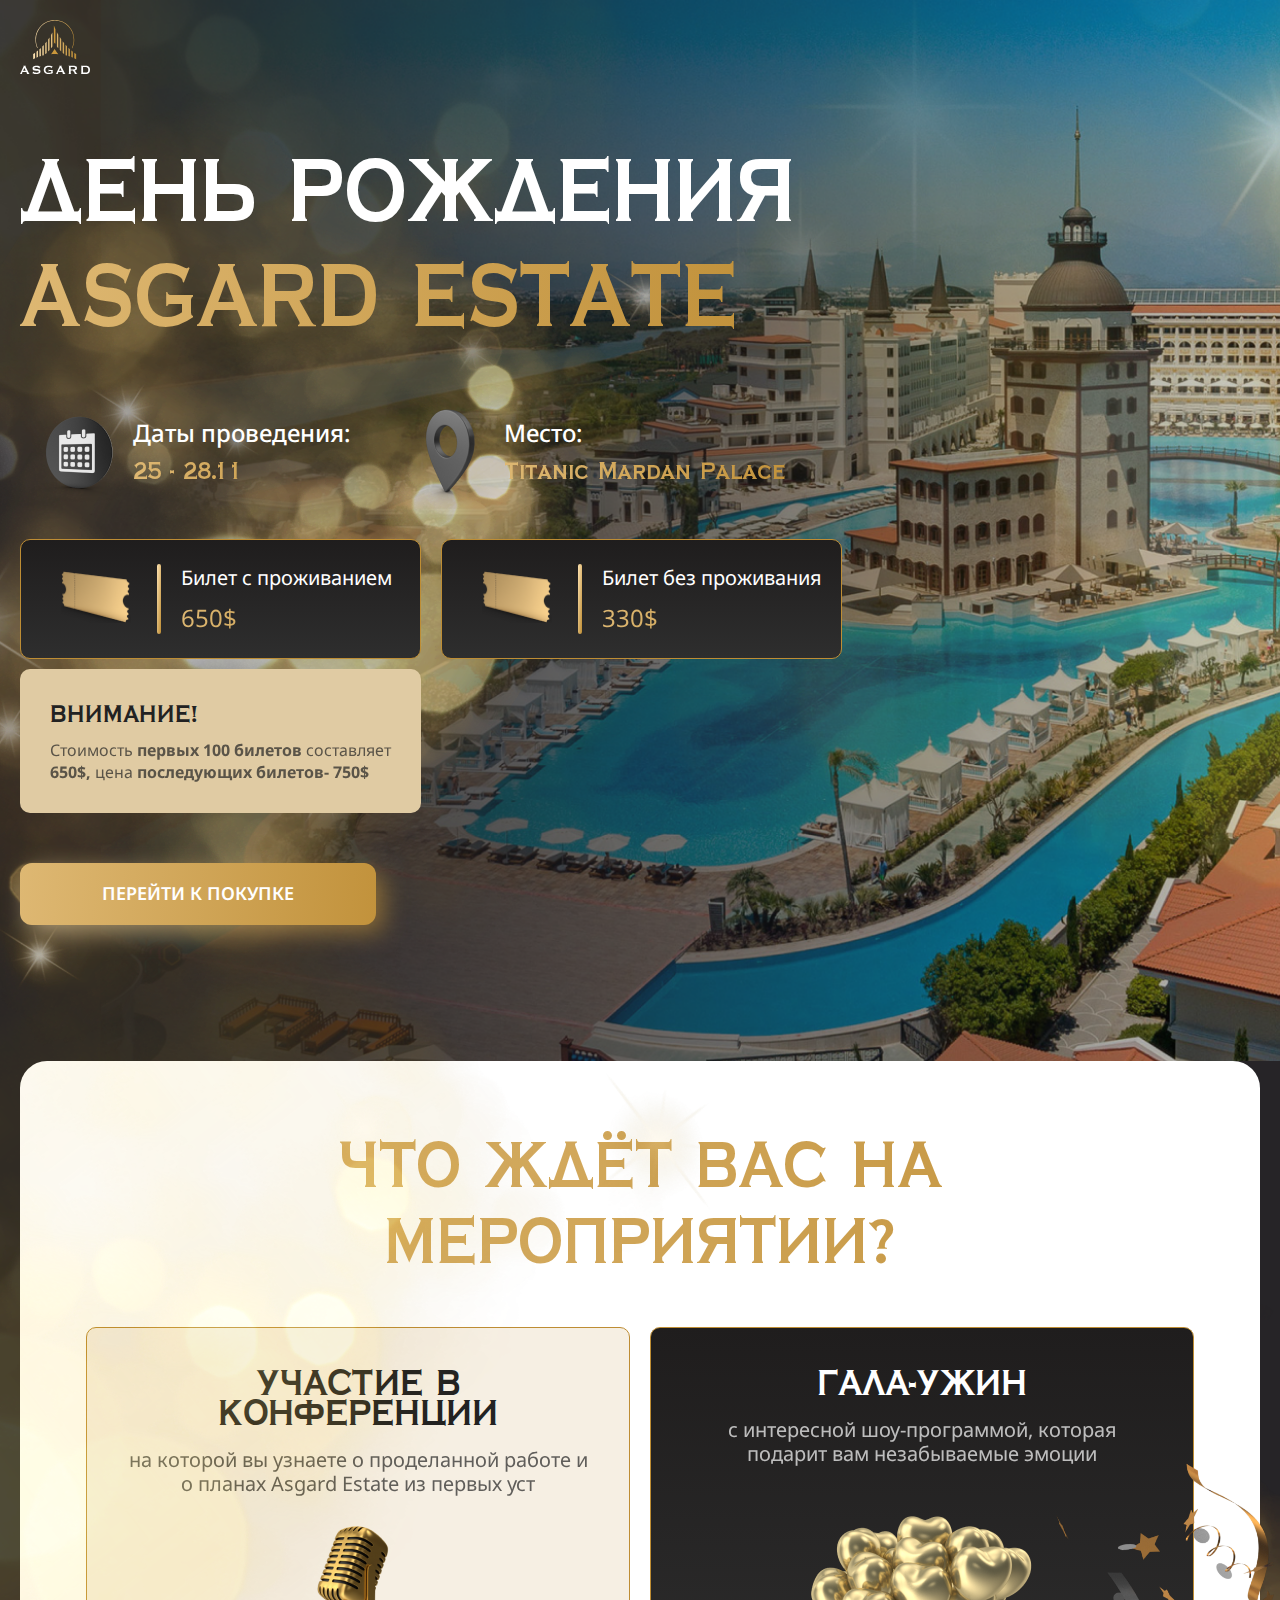
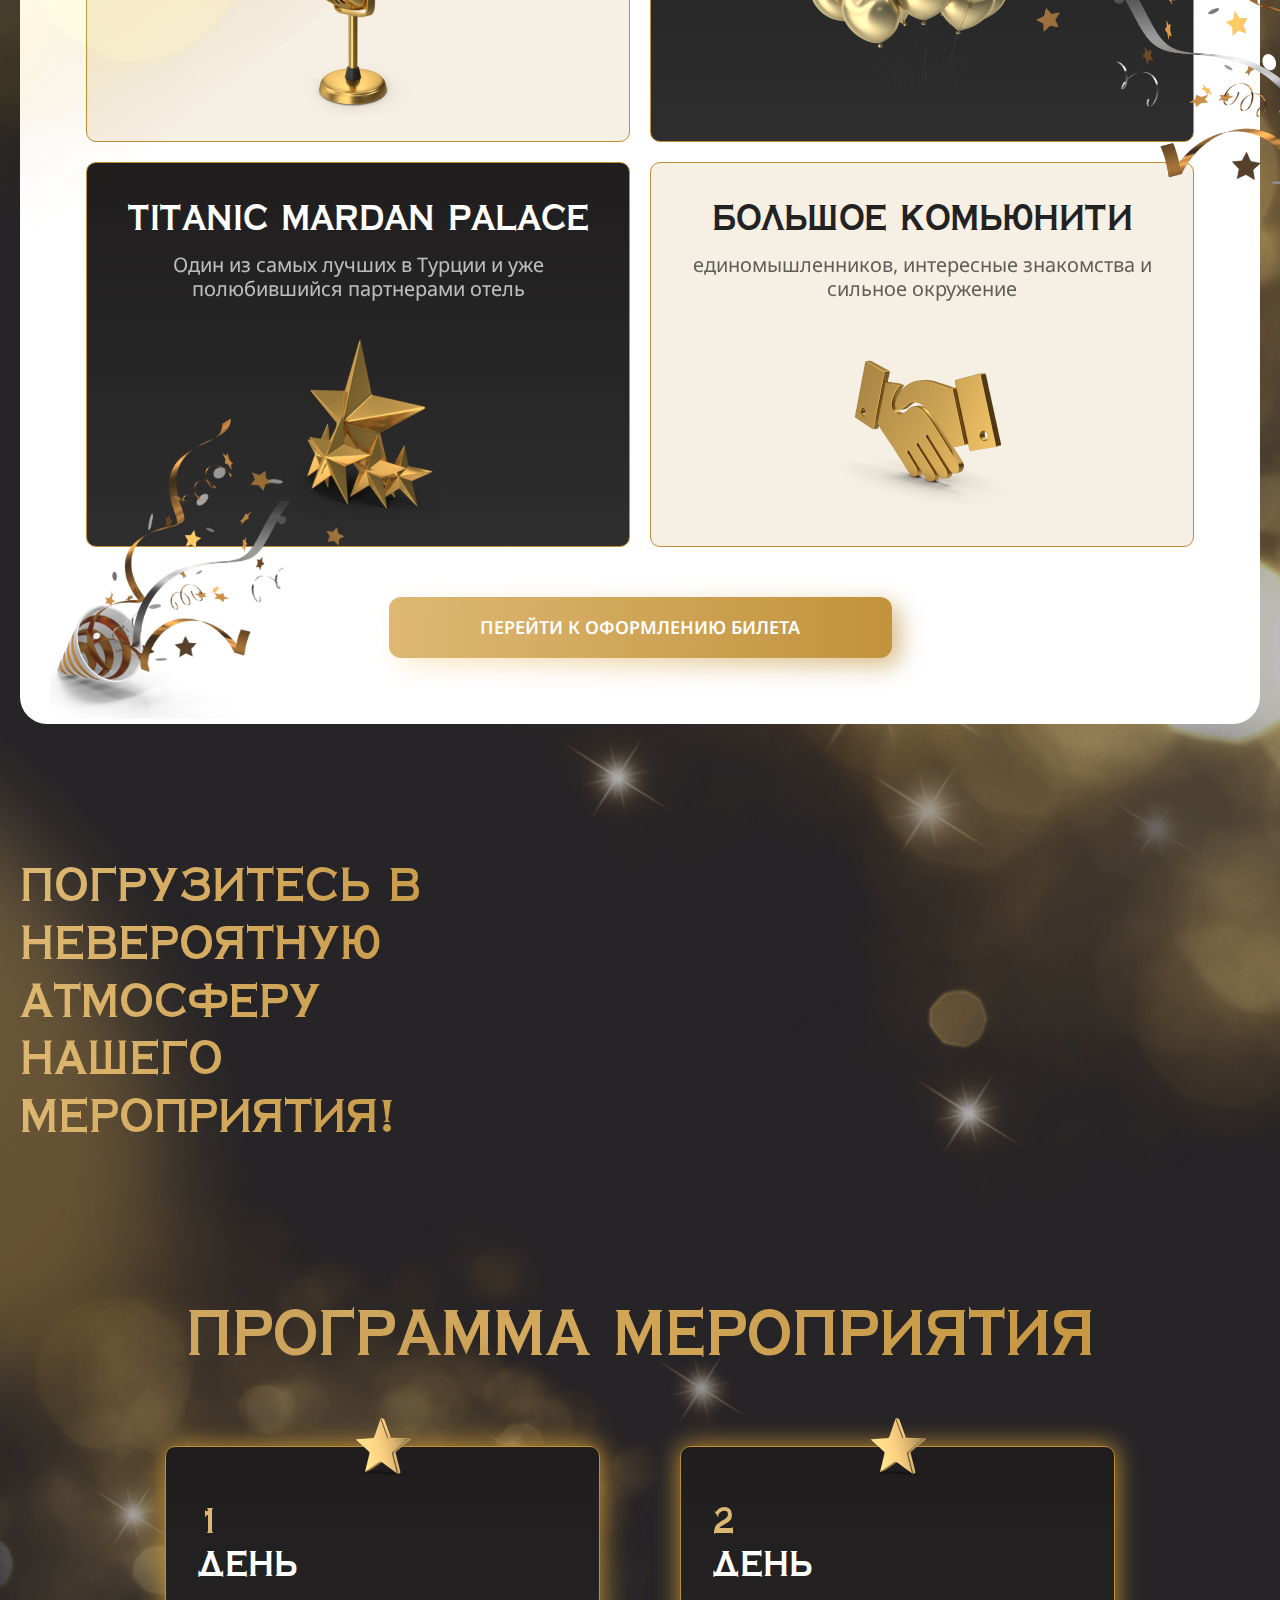
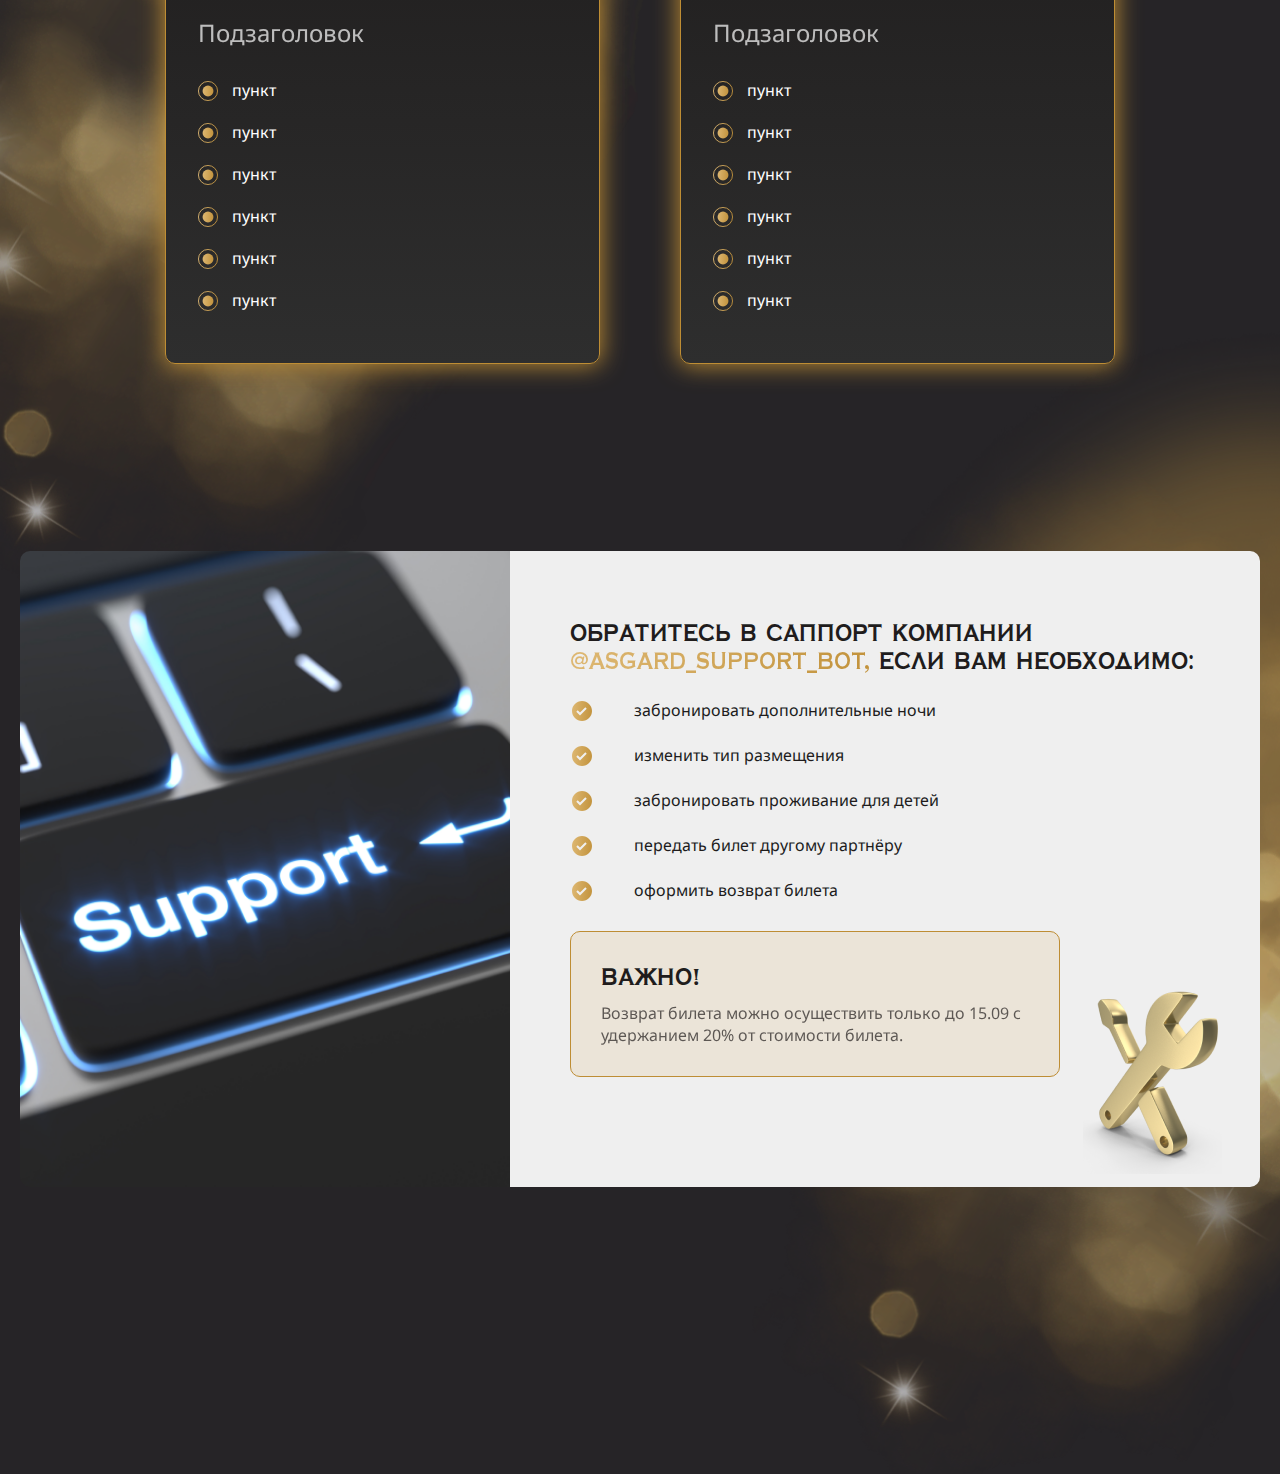
==== index.html @ 9347aa6e "v1.0" ====
<!DOCTYPE html>
<html lang="ru">
  <head>
    <meta charset="UTF-8" />
    <meta name="viewport" content="width=device-width, initial-scale=1.0" />

    <link rel="preconnect" href="https://fonts.googleapis.com" />
    <link rel="preconnect" href="https://fonts.gstatic.com" crossorigin />
    <link
      href="https://fonts.googleapis.com/css2?family=Noto+Sans:wght@400;500;700&display=swap"
      rel="stylesheet"
    />

    <link rel="stylesheet" href="css/styles.css" />
    <title>Birthday asgard</title>
  </head>
  <body>
    <header class="header">
      <div class="container">
        <div class="header__wrapper">
          <div class="header__logo logo"><img src="img/logo.svg" alt="" /></div>
          <div class="header__title">День рождения <span class="--select">ASGARD ESTATE</span></div>
          <div class="header__infos">
            <div class="header__info">
              <div class="header__info-img"><img src="img/header/info-1.png" alt="" /></div>
              <div class="header__info-texts">
                <div class="header__info-title">Даты проведения:</div>
                <div class="header__info-text --select">25 - 28.11</div>
              </div>
            </div>
            <div class="header__info">
              <div class="header__info-img"><img src="img/header/info-2.png" alt="" /></div>
              <div class="header__info-texts">
                <div class="header__info-title">Место:</div>
                <div class="header__info-text --select">Titanic Mardan Palace</div>
              </div>
            </div>
          </div>
          <div class="header__items">
            <div class="header__item">
              <div class="header__item-img"><img src="img/header/item.png" alt="" /></div>
              <div class="header__item-texts">
                <div class="header__item-title">Билет с проживанием</div>
                <div class="header__item-text --select">650$</div>
              </div>
            </div>
            <div class="header__item">
              <div class="header__item-img"><img src="img/header/item.png" alt="" /></div>
              <div class="header__item-texts">
                <div class="header__item-title">Билет без проживания</div>
                <div class="header__item-text --select">330$</div>
              </div>
            </div>
            <div class="header__desc">
              <div class="header__desc-title">Внимание!</div>
              <div class="header__desc-text">
                Стоимость <b> первых 100 билетов</b> составляет <b>650$,</b> цена
                <b> последующих билетов- 750$</b>
              </div>
            </div>
          </div>

          <button class="header__btn btn"><div>Перейти к покупке</div></button>
        </div>
      </div>

      <div class="header__dec header__dec-1"><img src="img/header/dec.png" alt="" /></div>
      <div class="header__dec header__dec-2"><img src="img/header/dec2.png" alt="" /></div>
    </header>

    <section class="description">
      <div class="container">
        <div class="description__wrapper">
          <div class="description__title --select">Что ждёт вас на мероприятии?</div>
          <div class="description__items">
            <div class="description__item">
              <div class="description__item-title">Участие в конференции</div>
              <div class="description__item-text">
                на которой вы узнаете о проделанной работе и о планах Asgard Estate из первых уст
              </div>
              <div class="description__item-img"><img src="img/description/1.png" alt="" /></div>
            </div>
            <div class="description__item description__item--dark">
              <div class="description__item-title">Гала-ужин</div>
              <div class="description__item-text">
                с интересной шоу-программой, которая подарит вам незабываемые эмоции
              </div>
              <div class="description__item-img"><img src="img/description/2.png" alt="" /></div>
            </div>
            <div class="description__item description__item--dark">
              <div class="description__item-title">Titanic Mardan Palace</div>
              <div class="description__item-text">
                Один из самых лучших в Турции и уже полюбившийся партнерами отель
              </div>
              <div class="description__item-img"><img src="img/description/3.png" alt="" /></div>
            </div>
            <div class="description__item">
              <div class="description__item-title">Большое комьюнити</div>
              <div class="description__item-text">
                единомышленников, интересные знакомства и сильное окружение
              </div>
              <div class="description__item-img"><img src="img/description/4.png" alt="" /></div>
            </div>
          </div>
          <button class="description__btn btn"><div>Перейти к оформлению билета</div></button>

          <div class="description__dec-3"><img src="img/description/dec3.png" alt="" /></div>
        </div>
      </div>

      <div class="description__dec"><img src="img/description/dec.png" alt="" /></div>
      <div class="description__dec2"><img src="img/description/dec2.png" alt="" /></div>
    </section>

    <section class="video">
      <div class="container">
        <div class="video__wrapper">
          <div class="video__title --select">
            Погрузитесь в невероятную атмосферу нашего мероприятия!
          </div>
          <div class="video__video">
            <iframe
              width="100%"
              height="100%"
              src="https://www.youtube.com/embed/FR8OXDDoQOs?controls=0"
              title="YouTube video player"
              frameborder="0"
              allow="accelerometer; autoplay; clipboard-write; encrypted-media; gyroscope; picture-in-picture; web-share"
              allowfullscreen
            ></iframe>
          </div>
        </div>
      </div>

      <div class="video__dec"><img src="img/video/dec.png" alt="" /></div>
    </section>

    <section class="program">
      <div class="container">
        <div class="program__wrapper">
          <div class="program__title --select">Программа мероприятия</div>
          <div class="program__items">
            <div class="program__item">
              <div class="program__item-num --select">1</div>
              <div class="program__item-title">день</div>
              <div class="program__item-subtitle">Подзаголовок</div>
              <div class="program__item-elems">
                <div class="program__item-elem">пункт</div>
                <div class="program__item-elem">пункт</div>
                <div class="program__item-elem">пункт</div>
                <div class="program__item-elem">пункт</div>
                <div class="program__item-elem">пункт</div>
                <div class="program__item-elem">пункт</div>
              </div>
            </div>
            <div class="program__item">
              <div class="program__item-num --select">2</div>
              <div class="program__item-title">день</div>
              <div class="program__item-subtitle">Подзаголовок</div>
              <div class="program__item-elems">
                <div class="program__item-elem">пункт</div>
                <div class="program__item-elem">пункт</div>
                <div class="program__item-elem">пункт</div>
                <div class="program__item-elem">пункт</div>
                <div class="program__item-elem">пункт</div>
                <div class="program__item-elem">пункт</div>
              </div>
            </div>
          </div>
        </div>
      </div>
    </section>

    <footer class="footer">
      <div class="container">
        <div class="footer__wrapper">
          <div class="footer__img"><img src="img/footer/img.png" alt="" /></div>
          <div class="footer__content">
            <div class="footer__title">
              Обратитесь в саппорт компании <br />
              <span class="--select"> @asgard_support_bot,</span> если вам необходимо:
            </div>
            <div class="footer__list">
              <div class="footer__list-item">забронировать дополнительные ночи</div>
              <div class="footer__list-item">изменить тип размещения</div>
              <div class="footer__list-item">забронировать проживание для детей</div>
              <div class="footer__list-item">передать билет другому партнёру</div>
              <div class="footer__list-item">оформить возврат билета</div>
            </div>
            <div class="footer__desc">
              <div class="footer__desc-title">Важно!</div>
              <div class="footer__desc-text">
                Возврат билета можно осуществить только до 15.09 с удержанием 20% от стоимости
                билета.
              </div>
            </div>

            <div class="footer__dec-2"><img src="img/footer/dec2.png" alt="" /></div>
          </div>
        </div>
      </div>

      <div class="footer__dec"><img src="img/footer/dec.png" alt="" /></div>
    </footer>
  </body>
</html>
---- css/styles.css ----
@font-face{font-family:"CopperPlate";src:url("../fonts/CopperPlate-Bold.eot");src:url("../fonts/CopperPlate-Bold.eot?#iefix") format("embedded-opentype"),url("../fonts/CopperPlate-Bold.woff2") format("woff2"),url("../fonts/CopperPlate-Bold.woff") format("woff"),url("../fonts/CopperPlate-Bold.ttf") format("truetype"),url("../fonts/CopperPlate-Bold.svg#CopperPlate-Bold") format("svg");font-weight:bold;font-style:normal;font-display:swap}:root{--font-text: "Noto Sans", sans-serif;--font-text-2: "CopperPlate", sans-serif;--color-dark: #262427;--color-light: #efefef;--gradient: linear-gradient(274.39deg, #be8d34 -14.04%, #fee3b2 215.29%)}html,body,*,*::after,*::before{padding:0;margin:0;box-sizing:border-box;font-weight:400}ul,ol{list-style:none}img{width:100%;height:100%;-o-object-fit:cover;object-fit:cover}a{color:inherit;text-decoration:none}input[type=number]::-webkit-outer-spin-button,input[type=number]::-webkit-inner-spin-button{-webkit-appearance:none;margin:0}input[type=number]{-moz-appearance:textfield}input[type=number]:hover,input[type=number]:focus{-moz-appearance:number-input}input[type=number]::-webkit-inner-spin-button,input[type=number]::-webkit-outer-spin-button{-webkit-appearance:none;margin:0}body{background-color:var(--color-dark);color:#fff;font-family:var(--font-text);font-weight:normal;position:relative}body.lock{overflow:hidden}body.--light{background-color:#fff;color:#121010}.container{width:100%;max-width:1840px;margin:0 auto;padding:0 20px}.--select{background-image:var(--gradient);background-clip:text;-webkit-background-clip:text;-webkit-text-fill-color:rgba(0,0,0,0)}.btn{background-color:rgba(0,0,0,0);border:0;width:100%;cursor:pointer;position:relative}.btn::before{content:"";position:absolute;width:100%;height:100%;top:8px;left:8px;background-image:linear-gradient(274deg, #be8d34 0%, #fee3b2 100%);border-radius:12px;filter:blur(12px);opacity:.6;pointer-events:none}.btn div{font-family:var(--font-text);color:#fff;background-image:var(--gradient);border-radius:12px;width:100%;display:block;padding:20px 10px;font-weight:600;font-size:18px;line-height:120%;text-align:center;border:0;position:relative;z-index:1;text-transform:uppercase;width:100%;height:100%}.header{padding:20px 0 136px;background-image:url(../img/header/bg.png);background-position:top center;background-size:cover;background-repeat:no-repeat;position:relative}.header__dec{display:flex;position:absolute;pointer-events:none}.header__dec-1{left:0;top:0;width:1250px}.header__dec-2{width:843px;left:0;top:358px;z-index:2}.header__wrapper{position:relative;z-index:3}.header__logo{margin-bottom:60px}.header__title{max-width:781px;font-size:88px;font-family:var(--font-text-2);line-height:120%;text-transform:uppercase;margin-bottom:46px}.header__infos{display:flex;margin-bottom:30px}.header__info{display:flex;align-items:center;margin-right:40px}.header__info:last-child{margin-right:0}.header__info-img{width:100%;max-width:113px;display:flex}.header__info-texts{font-size:24px;line-height:120%}.header__info-title{font-weight:500;margin-bottom:10px}.header__info-text{font-family:var(--font-text-2)}.header__items{display:grid;grid-template-columns:repeat(2, 1fr);grid-column-gap:20px;grid-row-gap:10px;width:100%;max-width:822px;margin-bottom:50px}.header__item{border-radius:10px;background:linear-gradient(180deg, #1f1d1d 0%, #2e2e2e 100%);display:flex;align-items:center;padding:24px 10px 24px 40px;border:.5px #be8d34 solid}.header__item-img{width:100%;max-width:70px;margin-right:26px}.header__item-texts{padding-left:24px;position:relative}.header__item-texts::before{content:"";position:absolute;width:4px;height:100%;border-radius:10px;background-image:linear-gradient(274deg, #be8d34 0%, #fee3b2 100%);left:0;top:50%;transform:translateY(-50%)}.header__item-title{font-size:20px;margin-bottom:10px}.header__item-text{font-size:24px}.header__desc{color:#222;padding:30px;border-radius:10px;background-color:#e0cba3}.header__desc-title{font-family:var(--font-text-2);font-size:24px;line-height:125%;text-transform:uppercase;margin-bottom:10px}.header__desc-text{opacity:.7}.header__desc-text b{font-weight:700}.header__btn{width:100%;max-width:356px;display:flex}@media(max-width: 1300px){.header__dec-1{width:768px}}@media(max-width: 850px){.header__dec-2{width:768px}.header__logo{margin-bottom:30px}.header__title{text-align:center;font-size:60px}.header__info-img{max-width:90px}.header__info-texts{font-size:20px}.header__item{padding:20px}.header__item-img{margin-right:20px}.header__item-title{font-size:18px}.header__desc{grid-column:1/3}.header__btn{margin:0 auto}}@media(max-width: 768px){.header__dec-1,.header__dec-2{width:450px}}@media(max-width: 650px){.header{padding-bottom:50px}.header__logo{margin-bottom:20px}.header__title{font-size:45px;max-width:500px;margin:0 auto 30px}.header__info{margin-right:20px}.header__info-img{max-width:60px}.header__info-texts{font-size:18px}.header__items{margin-bottom:30px;grid-column-gap:10px}.header__item{padding:15px}.header__item-title{margin-bottom:0;font-size:16px}.header__item-img{max-width:50px;margin-right:15px}.header__item-texts{padding-left:17px}.header__item-texts::before{width:2px}.header__desc{padding:15px}.header__desc-title{margin-bottom:0}}@media(max-width: 500px){.header__dec-1,.header__dec-2{display:none}.header__title{font-size:40px}.header__info-texts{font-size:16px}.header__info-img{max-width:40px}.header__info-title{margin-bottom:5px}.header__items{grid-template-columns:repeat(1, 1fr)}.header__item-img{margin-right:10px}.header__item-texts{padding-left:12px}.header__desc{grid-column:1/2}.header__item{padding:10px}}@media(max-width: 375px){.header__title{font-size:35px}.header__infos{flex-direction:column;margin-bottom:20px}.header__info{margin-right:0;margin-bottom:10px}.header__info:last-child{margin-bottom:0}.header__desc-title{font-size:16px}.header__desc-text{font-size:14px}}@media(max-width: 350px){.header__title{font-size:30px}}.logo{width:100%;max-width:70px}@media(max-width: 650px){.logo{max-width:50px}}.description{margin-bottom:81px;position:relative}.description__dec{position:absolute;right:0;top:-38px;width:1450px}.description__dec2{position:absolute;width:460px;right:0;top:230px;z-index:2;pointer-events:none}.description__dec-3{position:absolute;z-index:2;pointer-events:none;width:405px;left:30px;bottom:0}.description__wrapper{border-radius:27px;background-color:#fff;display:flex;flex-direction:column;align-items:center;text-align:center;padding:66px;position:relative;z-index:1}.description__title{font-family:var(--font-text-2);font-size:64px;line-height:120%;text-transform:uppercase;margin-bottom:47px}.description__items{width:100%;max-width:1270px;display:grid;grid-template-columns:repeat(2, 1fr);grid-column-gap:20px;grid-row-gap:20px;margin-bottom:50px}.description__item{border-radius:10px;background-color:rgba(224,203,163,.3);color:#222;padding:40px 40px 25px;border:.5px #be8d34 solid}.description__item--dark{background-image:linear-gradient(180deg, #1f1d1d 0%, #2e2e2e 100%);color:#fff}.description__item-title{font-family:var(--font-text-2);font-size:36px;line-height:83.333%;text-transform:uppercase;margin-bottom:20px}.description__item-text{font-size:20px;line-height:120%;opacity:.7;margin-bottom:20px}.description__item-img{height:100%;max-height:200px;display:flex;max-width:-moz-fit-content;max-width:fit-content;margin:0 auto}.description__btn{max-width:503px}@media(max-width: 1700px){.description__dec2{width:300px}}@media(max-width: 1500px){.description__dec-3{width:300px}}@media(max-width: 1450px){.description__dec{width:1200px}}@media(max-width: 1350px){.description__dec2{width:250px;top:400px}}@media(max-width: 1200px){.description__dec{width:768px}.description__dec2{display:none}.description__dec-3{width:200px}.description__wrapper{padding:66px 40px}.description__title{font-size:50px}.description__item{padding:40px 20px 25px}.description__item-title{font-size:30px}.description__item-text{font-size:18px}.description__item-img{max-height:180px}}@media(max-width: 768px){.description{margin-bottom:50px}.description__dec{width:450px}.description__dec-3{display:none}.description__wrapper{padding:50px 20px}.description__title{font-size:40px;margin-bottom:30px}.description__items{grid-template-columns:repeat(1, 1fr)}}@media(max-width: 500px){.description__dec{display:none}.description__title{font-size:34px}.description__item-title{font-size:30px}.description__item-text{font-size:16px}.description__item-img{max-height:150px}}@media(max-width: 400px){.description__title{font-size:30px}.description__item-title{font-size:24px}}.video{margin-bottom:100px;position:relative}.video__dec{display:flex;position:absolute;width:836px;left:0;top:-206px;pointer-events:none}.video__wrapper{display:flex;align-items:center;position:relative;z-index:1}.video__title{width:100%;max-width:890px;margin-right:20px;font-family:var(--font-text-2);font-size:48px;line-height:120%;text-transform:uppercase}.video__video{width:100%;max-width:890px;height:490px;display:flex;flex-shrink:0}@media(max-width: 1500px){.video__video{max-width:700px;height:390px}}@media(max-width: 1200px){.video__video{max-width:500px;height:280px}}@media(max-width: 1100px){.video__title{font-size:40px}}@media(max-width: 900px){.video__title{font-size:34px}}@media(max-width: 850px){.video{margin-bottom:60px}.video__dec{width:500px}.video__wrapper{flex-direction:column}.video__title{text-align:center;margin-right:0;margin-bottom:30px}.video__video{max-width:550px;height:280px}}@media(max-width: 550px){.video__dec{display:none}.video__title{font-size:26px}.video__video{height:250px}}@media(max-width: 480px){.video__video{height:200px}}@media(max-width: 400px){.video__video{height:160px}}.program{margin-bottom:187px}.program__title{font-family:var(--font-text-2);font-size:64px;line-height:120%;text-transform:uppercase;margin-bottom:74px;text-align:center}.program__items{display:grid;grid-template-columns:repeat(2, 1fr);grid-column-gap:80px;grid-row-gap:50px;width:100%;max-width:950px;margin:0 auto}.program__item{border-radius:10px;border:.5px #be8d34 solid;box-shadow:0 0 25px 1px #be8d34;background-image:linear-gradient(180deg, #1f1d1d 0%, #2e2e2e 100%);padding:52px 32px;position:relative}.program__item::before{content:"";position:absolute;width:62px;height:62px;left:50%;top:-32px;transform:translateX(-50%);background-image:url(../img/program/item.png);background-repeat:no-repeat;background-position:center;background-size:contain}.program__item-num{font-family:var(--font-text-2);font-size:36px;line-height:120%;text-transform:uppercase}.program__item-title{font-family:var(--font-text-2);font-size:36px;line-height:120%;text-transform:uppercase;margin-bottom:30px}.program__item-subtitle{margin-bottom:30px;font-size:24px;opacity:.7}.program__item-elem{padding-left:34px;position:relative;margin-bottom:20px}.program__item-elem:last-child{margin-bottom:0}.program__item-elem::before{content:"";position:absolute;width:20px;height:20px;left:0;top:2px;background-image:url(../img/circle.svg);background-repeat:no-repeat;background-position:center;background-size:contain}@media(max-width: 950px){.program__title{font-size:50px;margin-bottom:50px}.program__items{grid-column-gap:40px}}@media(max-width: 768px){.program{margin-bottom:80px}.program__title{font-size:40px;margin-bottom:50px}.program__items{max-width:500px;grid-template-columns:repeat(1, 1fr)}.program__item{padding:40px 20px}.program__item-title{font-size:28px;margin-bottom:20px}.program__item-subtitle{font-size:20px}}@media(max-width: 400px){.program__title{font-size:30px}}.footer{padding-bottom:287px;position:relative}.footer__dec{display:flex;position:absolute;right:0;bottom:0;width:818px;pointer-events:none}.footer__dec-2{display:flex;pointer-events:none;position:absolute;width:139px;bottom:13px;right:38px}.footer__wrapper{display:flex;border-radius:10px;position:relative;z-index:1}.footer__img{width:100%;max-width:890px;display:flex;overflow:hidden;border-radius:10px 0 0 10px}.footer__content{color:#201c1c;width:100%;max-width:910px;display:flex;flex-direction:column;flex-shrink:0;background-color:#efefef;padding:68px 60px 110px;border-radius:0 10px 10px 0;position:relative}.footer__title{font-family:var(--font-text-2);font-size:24px;line-height:120%;text-transform:uppercase;margin-bottom:23px}.footer__list{margin-bottom:30px}.footer__list-item{padding-left:64px;position:relative;margin-bottom:23px}.footer__list-item:last-child{margin-bottom:0}.footer__list-item::before{content:"";position:absolute;width:24px;height:24px;left:0;top:0;background-image:url(../img/footer/check.svg);background-repeat:no-repeat;background-size:contain}.footer__desc{border-radius:10px;background-color:rgba(224,203,163,.3);padding:30px;border:.5px #be8d34 solid;width:100%;max-width:490px}.footer__desc-title{font-family:var(--font-text-2);font-size:24px;line-height:125%;text-transform:uppercase;margin-bottom:10px}.footer__desc-text{opacity:.7}@media(max-width: 1450px){.footer__content{max-width:750px}}@media(max-width: 1250px){.footer__dec-2{bottom:-100px;right:0}.footer__content{max-width:550px}}@media(max-width: 1000px){.footer{padding-bottom:100px}.footer__dec{width:768px}.footer__content{padding:50px 30px;max-width:450px}.footer__title br{display:none}}@media(max-width: 768px){.footer__dec{width:450px}.footer__img{display:none}.footer__content{max-width:100%;border-radius:10px}.footer__list-item{padding-left:34px;margin-bottom:15px}}@media(max-width: 450px){.footer__dec{display:none}.footer__title{font-size:20px}.footer__content{padding:50px 20px}}
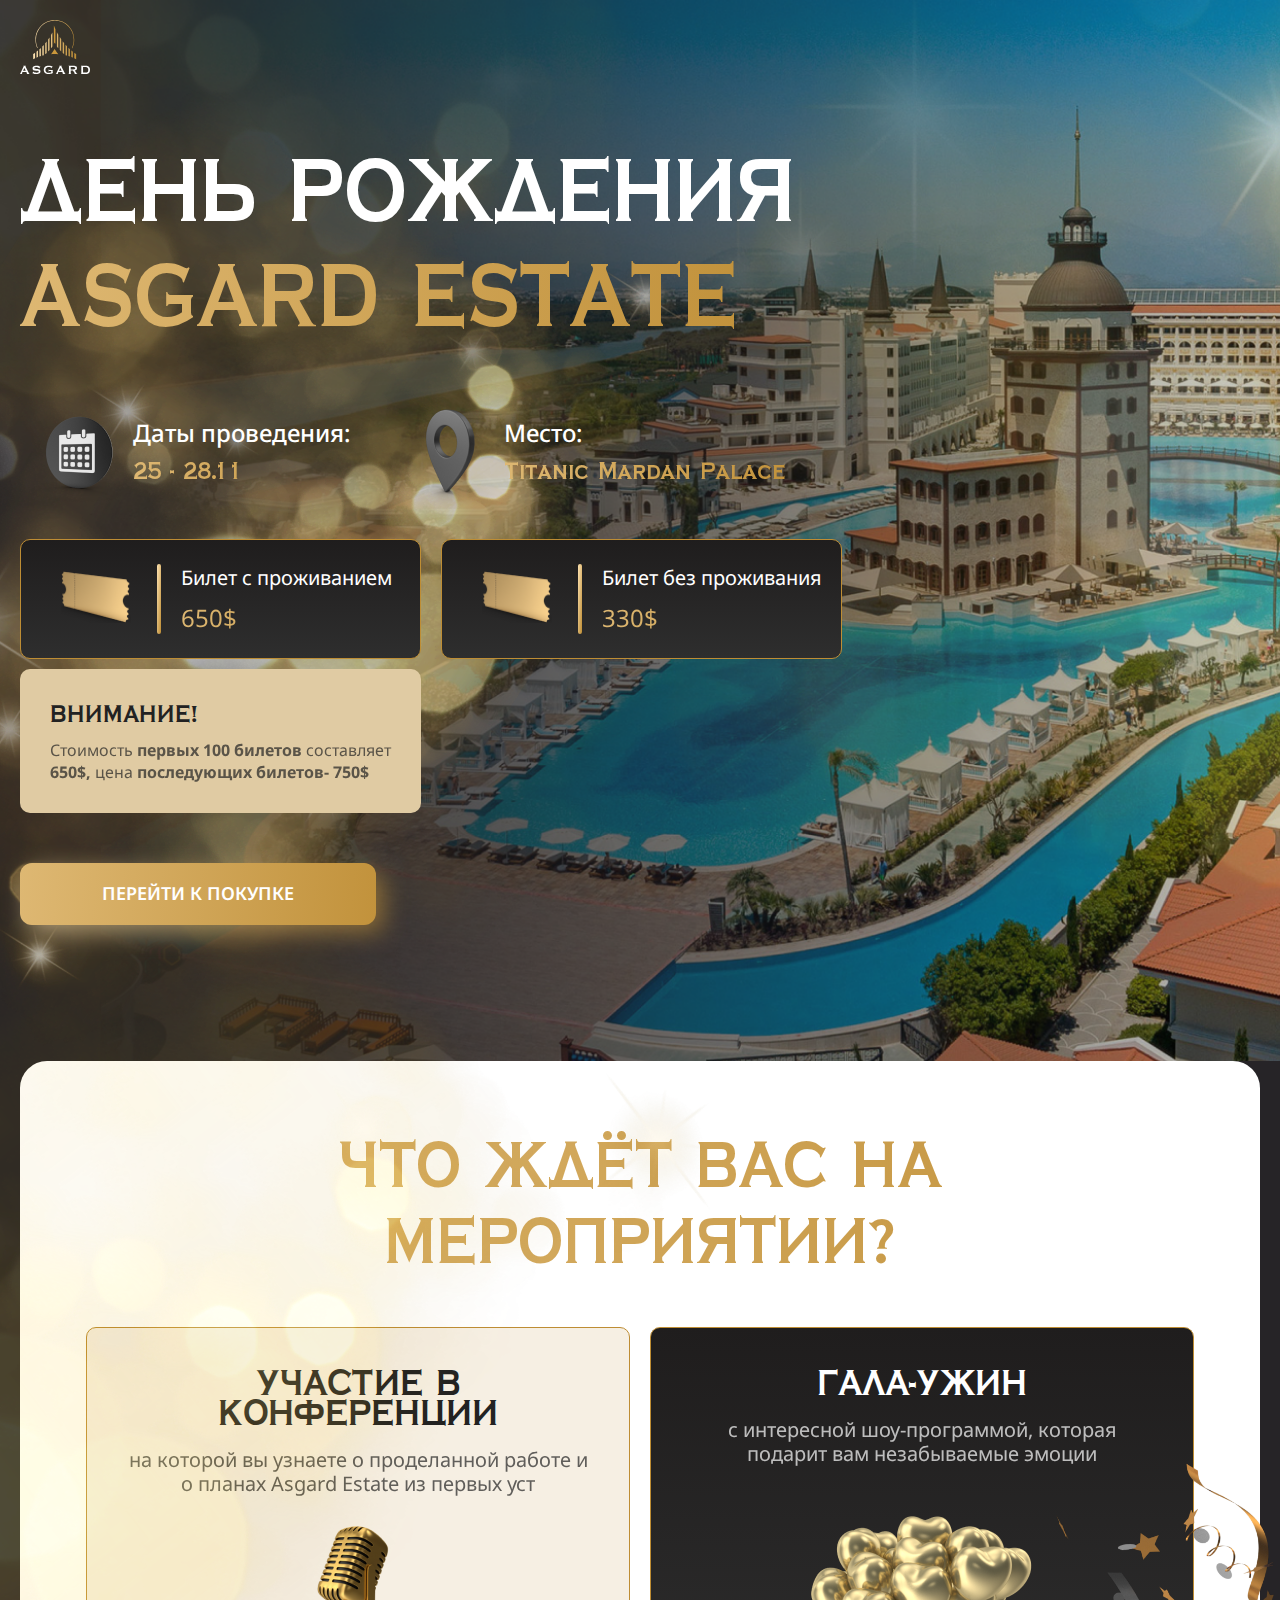
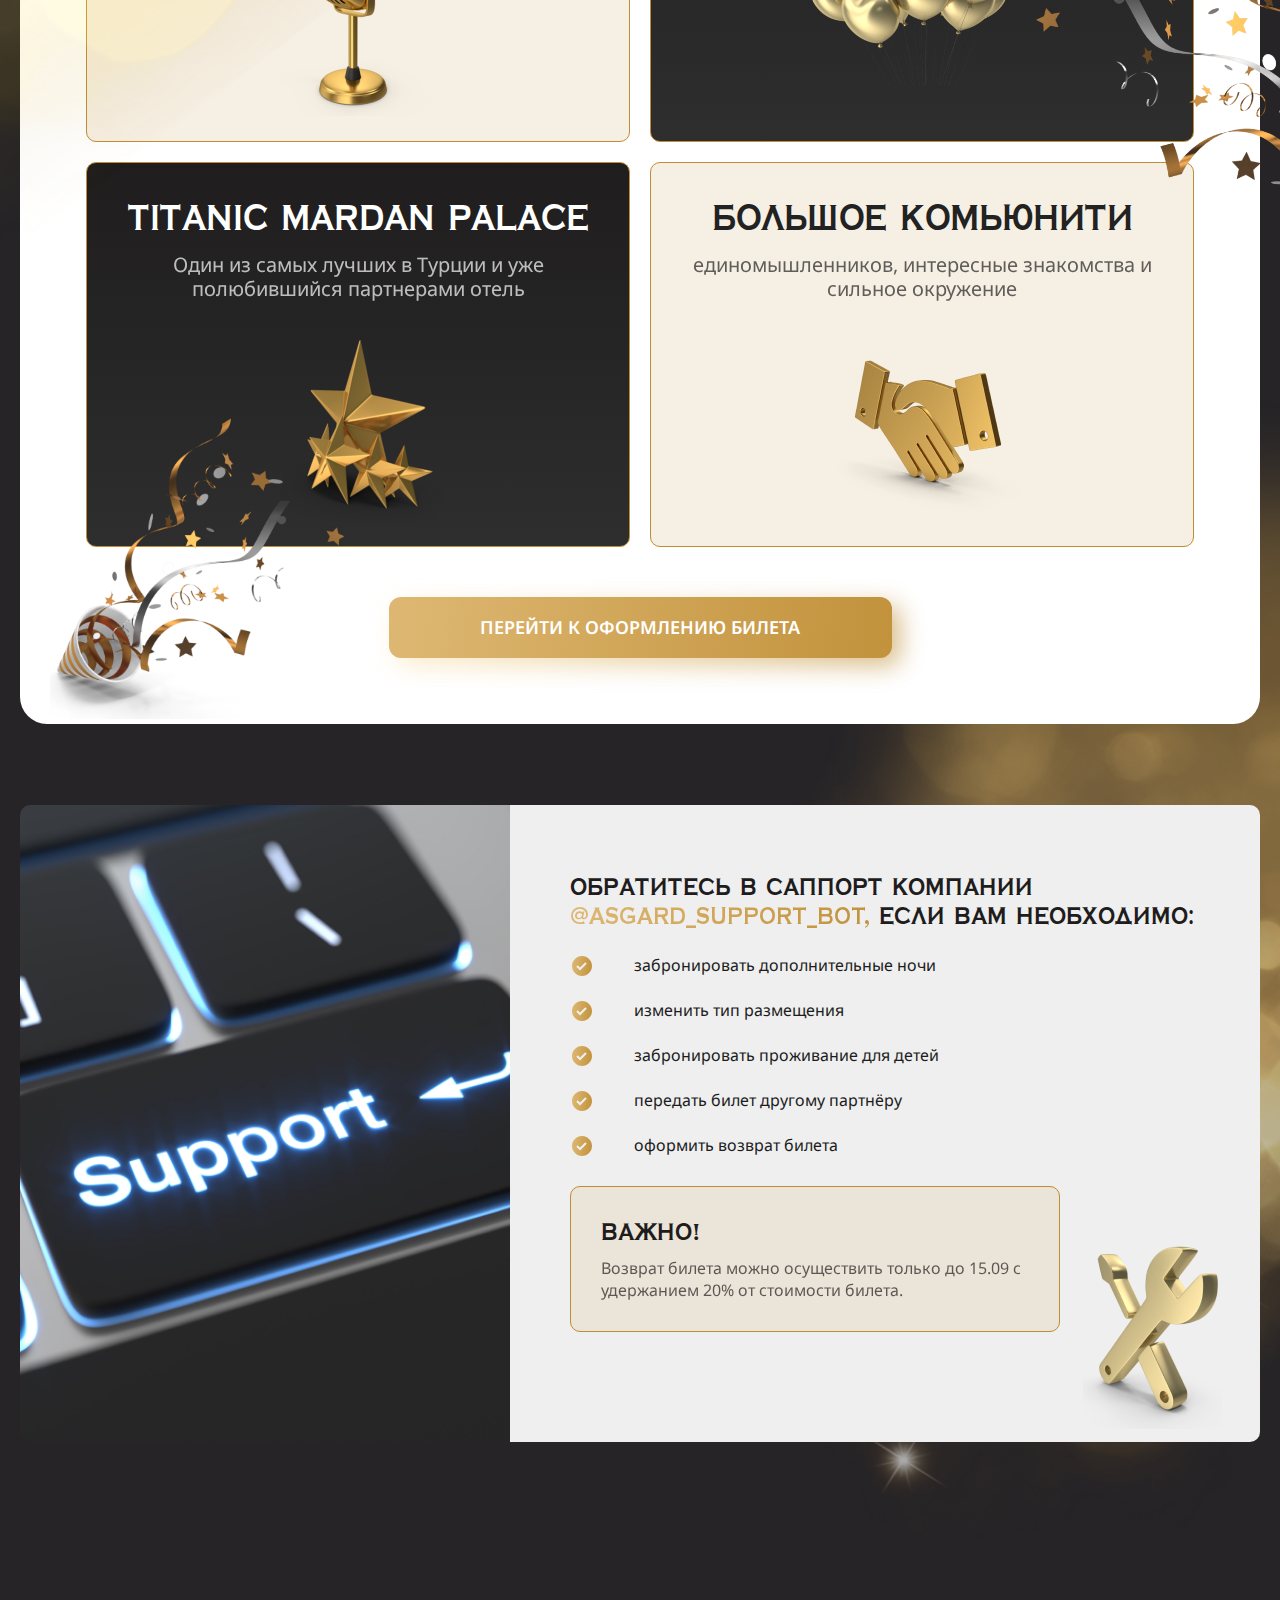
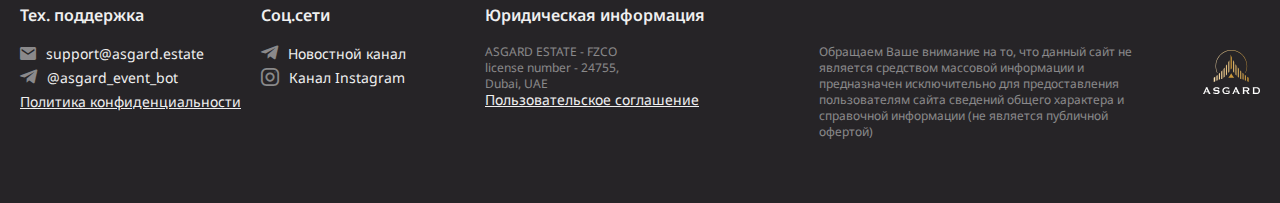
==== commit 17bdd9eb: "add documentation" ====
--- a/index.html
+++ b/index.html
@@ -60,7 +60,9 @@
             </div>
           </div>
 
-          <button class="header__btn btn"><div>Перейти к покупке</div></button>
+          <a href="https://t.me/asgard_event_bot" target="_blank" class="header__btn btn"
+            ><div>Перейти к покупке</div></a
+          >
         </div>
       </div>
 
@@ -102,17 +104,19 @@
               <div class="description__item-img"><img src="img/description/4.png" alt="" /></div>
             </div>
           </div>
-          <button class="description__btn btn"><div>Перейти к оформлению билета</div></button>
+          <a href="https://t.me/asgard_event_bot" target="_blank" class="description__btn btn"
+            ><div>Перейти к оформлению билета</div></a
+          >
 
           <div class="description__dec-3"><img src="img/description/dec3.png" alt="" /></div>
         </div>
       </div>
 
-      <div class="description__dec"><img src="img/description/dec.png" alt="" /></div>
+      <!-- <div class="description__dec"><img src="img/description/dec.png" alt="" /></div> -->
       <div class="description__dec2"><img src="img/description/dec2.png" alt="" /></div>
     </section>
 
-    <section class="video">
+    <!-- <section class="video">
       <div class="container">
         <div class="video__wrapper">
           <div class="video__title --select">
@@ -133,8 +137,8 @@
       </div>
 
       <div class="video__dec"><img src="img/video/dec.png" alt="" /></div>
-    </section>
-
+    </section> -->
+    <!-- 
     <section class="program">
       <div class="container">
         <div class="program__wrapper">
@@ -169,38 +173,107 @@
           </div>
         </div>
       </div>
-    </section>
-
-    <footer class="footer">
-      <div class="container">
-        <div class="footer__wrapper">
-          <div class="footer__img"><img src="img/footer/img.png" alt="" /></div>
-          <div class="footer__content">
-            <div class="footer__title">
+    </section> -->
+
+    <section class="support">
+      <div class="container">
+        <div class="support__wrapper">
+          <div class="support__img"><img src="img/support/img.png" alt="" /></div>
+          <div class="support__content">
+            <div class="support__title">
               Обратитесь в саппорт компании <br />
               <span class="--select"> @asgard_support_bot,</span> если вам необходимо:
             </div>
-            <div class="footer__list">
-              <div class="footer__list-item">забронировать дополнительные ночи</div>
-              <div class="footer__list-item">изменить тип размещения</div>
-              <div class="footer__list-item">забронировать проживание для детей</div>
-              <div class="footer__list-item">передать билет другому партнёру</div>
-              <div class="footer__list-item">оформить возврат билета</div>
-            </div>
-            <div class="footer__desc">
-              <div class="footer__desc-title">Важно!</div>
-              <div class="footer__desc-text">
+            <div class="support__list">
+              <div class="support__list-item">забронировать дополнительные ночи</div>
+              <div class="support__list-item">изменить тип размещения</div>
+              <div class="support__list-item">забронировать проживание для детей</div>
+              <div class="support__list-item">передать билет другому партнёру</div>
+              <div class="support__list-item">оформить возврат билета</div>
+            </div>
+            <div class="support__desc">
+              <div class="support__desc-title">Важно!</div>
+              <div class="support__desc-text">
                 Возврат билета можно осуществить только до 15.09 с удержанием 20% от стоимости
                 билета.
               </div>
             </div>
 
-            <div class="footer__dec-2"><img src="img/footer/dec2.png" alt="" /></div>
-          </div>
-        </div>
-      </div>
-
-      <div class="footer__dec"><img src="img/footer/dec.png" alt="" /></div>
+            <div class="support__dec-2"><img src="img/support/dec2.png" alt="" /></div>
+          </div>
+        </div>
+      </div>
+
+      <div class="support__dec"><img src="img/support/dec.png" alt="" /></div>
+    </section>
+
+    <footer class="footer">
+      <div class="container">
+        <div class="footer__wrapper">
+          <div class="footer__links-wrapper">
+            <div class="footer__links-block">
+              <div class="footer__title">Тех. поддержка</div>
+              <div class="footer__links">
+                <a href="mailto:support@asgard.estate" class="footer__link">
+                  <span class="icon-mail"></span>
+                  <p>support@asgard.estate</p></a
+                >
+                <a href="https://t.me/asgard_event_bot" target="_blank" class="footer__link"
+                  ><span class="icon-telegram-i"></span>
+                  <p>@asgard_event_bot</p></a
+                >
+                <a
+                  href="privacy-policy.html"
+                  target="_blank"
+                  class="footer__link footer__link--underline"
+                >
+                  <p>Политика конфиденциальности</p></a
+                >
+              </div>
+            </div>
+            <div class="footer__links-block">
+              <div class="footer__title">Соц.сети</div>
+              <div class="footer__links">
+                <a href="https://t.me/AsgardInternational" target="_blank" class="footer__link"
+                  ><span class="icon-telegram-i"></span>
+                  <p>Новостной канал</p></a
+                >
+                <a
+                  href="https://instagram.com/asgard.estate?igshid=YmMyMTA2M2Y="
+                  target="_blank"
+                  class="footer__link"
+                  ><span class="icon-instagram"></span>
+                  <p>Канал Instagram</p></a
+                >
+              </div>
+            </div>
+          </div>
+          <div class="footer__text-wrapper">
+            <div class="footer__title">Юридическая информация</div>
+            <div class="footer__text">
+              <p>
+                ASGARD ESTATE - FZCO <br />
+                license number - 24755, <br />
+                Dubai, UAE
+                <br />
+                <a
+                  href="terms-of-use.html"
+                  target="_blank"
+                  class="footer__link footer__link--underline"
+                >
+                  Пользовательское соглашение</a
+                >
+              </p>
+              <p>
+                Обращаем Ваше внимание на то, что данный сайт не является средством массовой
+                информации и предназначен исключительно для предоставления пользователям сайта
+                сведений общего характера и справочной информации (не является публичной офертой)
+              </p>
+            </div>
+          </div>
+          <div class="footer__logo"><img src="img/logo.svg" alt="" /></div>
+        </div>
+      </div>
     </footer>
   </body>
 </html>
--- a/css/styles.css
+++ b/css/styles.css
@@ -1 +1 @@
-@font-face{font-family:"CopperPlate";src:url("../fonts/CopperPlate-Bold.eot");src:url("../fonts/CopperPlate-Bold.eot?#iefix") format("embedded-opentype"),url("../fonts/CopperPlate-Bold.woff2") format("woff2"),url("../fonts/CopperPlate-Bold.woff") format("woff"),url("../fonts/CopperPlate-Bold.ttf") format("truetype"),url("../fonts/CopperPlate-Bold.svg#CopperPlate-Bold") format("svg");font-weight:bold;font-style:normal;font-display:swap}:root{--font-text: "Noto Sans", sans-serif;--font-text-2: "CopperPlate", sans-serif;--color-dark: #262427;--color-light: #efefef;--gradient: linear-gradient(274.39deg, #be8d34 -14.04%, #fee3b2 215.29%)}html,body,*,*::after,*::before{padding:0;margin:0;box-sizing:border-box;font-weight:400}ul,ol{list-style:none}img{width:100%;height:100%;-o-object-fit:cover;object-fit:cover}a{color:inherit;text-decoration:none}input[type=number]::-webkit-outer-spin-button,input[type=number]::-webkit-inner-spin-button{-webkit-appearance:none;margin:0}input[type=number]{-moz-appearance:textfield}input[type=number]:hover,input[type=number]:focus{-moz-appearance:number-input}input[type=number]::-webkit-inner-spin-button,input[type=number]::-webkit-outer-spin-button{-webkit-appearance:none;margin:0}body{background-color:var(--color-dark);color:#fff;font-family:var(--font-text);font-weight:normal;position:relative}body.lock{overflow:hidden}body.--light{background-color:#fff;color:#121010}.container{width:100%;max-width:1840px;margin:0 auto;padding:0 20px}.--select{background-image:var(--gradient);background-clip:text;-webkit-background-clip:text;-webkit-text-fill-color:rgba(0,0,0,0)}.btn{background-color:rgba(0,0,0,0);border:0;width:100%;cursor:pointer;position:relative}.btn::before{content:"";position:absolute;width:100%;height:100%;top:8px;left:8px;background-image:linear-gradient(274deg, #be8d34 0%, #fee3b2 100%);border-radius:12px;filter:blur(12px);opacity:.6;pointer-events:none}.btn div{font-family:var(--font-text);color:#fff;background-image:var(--gradient);border-radius:12px;width:100%;display:block;padding:20px 10px;font-weight:600;font-size:18px;line-height:120%;text-align:center;border:0;position:relative;z-index:1;text-transform:uppercase;width:100%;height:100%}.header{padding:20px 0 136px;background-image:url(../img/header/bg.png);background-position:top center;background-size:cover;background-repeat:no-repeat;position:relative}.header__dec{display:flex;position:absolute;pointer-events:none}.header__dec-1{left:0;top:0;width:1250px}.header__dec-2{width:843px;left:0;top:358px;z-index:2}.header__wrapper{position:relative;z-index:3}.header__logo{margin-bottom:60px}.header__title{max-width:781px;font-size:88px;font-family:var(--font-text-2);line-height:120%;text-transform:uppercase;margin-bottom:46px}.header__infos{display:flex;margin-bottom:30px}.header__info{display:flex;align-items:center;margin-right:40px}.header__info:last-child{margin-right:0}.header__info-img{width:100%;max-width:113px;display:flex}.header__info-texts{font-size:24px;line-height:120%}.header__info-title{font-weight:500;margin-bottom:10px}.header__info-text{font-family:var(--font-text-2)}.header__items{display:grid;grid-template-columns:repeat(2, 1fr);grid-column-gap:20px;grid-row-gap:10px;width:100%;max-width:822px;margin-bottom:50px}.header__item{border-radius:10px;background:linear-gradient(180deg, #1f1d1d 0%, #2e2e2e 100%);display:flex;align-items:center;padding:24px 10px 24px 40px;border:.5px #be8d34 solid}.header__item-img{width:100%;max-width:70px;margin-right:26px}.header__item-texts{padding-left:24px;position:relative}.header__item-texts::before{content:"";position:absolute;width:4px;height:100%;border-radius:10px;background-image:linear-gradient(274deg, #be8d34 0%, #fee3b2 100%);left:0;top:50%;transform:translateY(-50%)}.header__item-title{font-size:20px;margin-bottom:10px}.header__item-text{font-size:24px}.header__desc{color:#222;padding:30px;border-radius:10px;background-color:#e0cba3}.header__desc-title{font-family:var(--font-text-2);font-size:24px;line-height:125%;text-transform:uppercase;margin-bottom:10px}.header__desc-text{opacity:.7}.header__desc-text b{font-weight:700}.header__btn{width:100%;max-width:356px;display:flex}@media(max-width: 1300px){.header__dec-1{width:768px}}@media(max-width: 850px){.header__dec-2{width:768px}.header__logo{margin-bottom:30px}.header__title{text-align:center;font-size:60px}.header__info-img{max-width:90px}.header__info-texts{font-size:20px}.header__item{padding:20px}.header__item-img{margin-right:20px}.header__item-title{font-size:18px}.header__desc{grid-column:1/3}.header__btn{margin:0 auto}}@media(max-width: 768px){.header__dec-1,.header__dec-2{width:450px}}@media(max-width: 650px){.header{padding-bottom:50px}.header__logo{margin-bottom:20px}.header__title{font-size:45px;max-width:500px;margin:0 auto 30px}.header__info{margin-right:20px}.header__info-img{max-width:60px}.header__info-texts{font-size:18px}.header__items{margin-bottom:30px;grid-column-gap:10px}.header__item{padding:15px}.header__item-title{margin-bottom:0;font-size:16px}.header__item-img{max-width:50px;margin-right:15px}.header__item-texts{padding-left:17px}.header__item-texts::before{width:2px}.header__desc{padding:15px}.header__desc-title{margin-bottom:0}}@media(max-width: 500px){.header__dec-1,.header__dec-2{display:none}.header__title{font-size:40px}.header__info-texts{font-size:16px}.header__info-img{max-width:40px}.header__info-title{margin-bottom:5px}.header__items{grid-template-columns:repeat(1, 1fr)}.header__item-img{margin-right:10px}.header__item-texts{padding-left:12px}.header__desc{grid-column:1/2}.header__item{padding:10px}}@media(max-width: 375px){.header__title{font-size:35px}.header__infos{flex-direction:column;margin-bottom:20px}.header__info{margin-right:0;margin-bottom:10px}.header__info:last-child{margin-bottom:0}.header__desc-title{font-size:16px}.header__desc-text{font-size:14px}}@media(max-width: 350px){.header__title{font-size:30px}}.logo{width:100%;max-width:70px}@media(max-width: 650px){.logo{max-width:50px}}.description{margin-bottom:81px;position:relative}.description__dec{position:absolute;right:0;top:-38px;width:1450px}.description__dec2{position:absolute;width:460px;right:0;top:230px;z-index:2;pointer-events:none}.description__dec-3{position:absolute;z-index:2;pointer-events:none;width:405px;left:30px;bottom:0}.description__wrapper{border-radius:27px;background-color:#fff;display:flex;flex-direction:column;align-items:center;text-align:center;padding:66px;position:relative;z-index:1}.description__title{font-family:var(--font-text-2);font-size:64px;line-height:120%;text-transform:uppercase;margin-bottom:47px}.description__items{width:100%;max-width:1270px;display:grid;grid-template-columns:repeat(2, 1fr);grid-column-gap:20px;grid-row-gap:20px;margin-bottom:50px}.description__item{border-radius:10px;background-color:rgba(224,203,163,.3);color:#222;padding:40px 40px 25px;border:.5px #be8d34 solid}.description__item--dark{background-image:linear-gradient(180deg, #1f1d1d 0%, #2e2e2e 100%);color:#fff}.description__item-title{font-family:var(--font-text-2);font-size:36px;line-height:83.333%;text-transform:uppercase;margin-bottom:20px}.description__item-text{font-size:20px;line-height:120%;opacity:.7;margin-bottom:20px}.description__item-img{height:100%;max-height:200px;display:flex;max-width:-moz-fit-content;max-width:fit-content;margin:0 auto}.description__btn{max-width:503px}@media(max-width: 1700px){.description__dec2{width:300px}}@media(max-width: 1500px){.description__dec-3{width:300px}}@media(max-width: 1450px){.description__dec{width:1200px}}@media(max-width: 1350px){.description__dec2{width:250px;top:400px}}@media(max-width: 1200px){.description__dec{width:768px}.description__dec2{display:none}.description__dec-3{width:200px}.description__wrapper{padding:66px 40px}.description__title{font-size:50px}.description__item{padding:40px 20px 25px}.description__item-title{font-size:30px}.description__item-text{font-size:18px}.description__item-img{max-height:180px}}@media(max-width: 768px){.description{margin-bottom:50px}.description__dec{width:450px}.description__dec-3{display:none}.description__wrapper{padding:50px 20px}.description__title{font-size:40px;margin-bottom:30px}.description__items{grid-template-columns:repeat(1, 1fr)}}@media(max-width: 500px){.description__dec{display:none}.description__title{font-size:34px}.description__item-title{font-size:30px}.description__item-text{font-size:16px}.description__item-img{max-height:150px}}@media(max-width: 400px){.description__title{font-size:30px}.description__item-title{font-size:24px}}.video{margin-bottom:100px;position:relative}.video__dec{display:flex;position:absolute;width:836px;left:0;top:-206px;pointer-events:none}.video__wrapper{display:flex;align-items:center;position:relative;z-index:1}.video__title{width:100%;max-width:890px;margin-right:20px;font-family:var(--font-text-2);font-size:48px;line-height:120%;text-transform:uppercase}.video__video{width:100%;max-width:890px;height:490px;display:flex;flex-shrink:0}@media(max-width: 1500px){.video__video{max-width:700px;height:390px}}@media(max-width: 1200px){.video__video{max-width:500px;height:280px}}@media(max-width: 1100px){.video__title{font-size:40px}}@media(max-width: 900px){.video__title{font-size:34px}}@media(max-width: 850px){.video{margin-bottom:60px}.video__dec{width:500px}.video__wrapper{flex-direction:column}.video__title{text-align:center;margin-right:0;margin-bottom:30px}.video__video{max-width:550px;height:280px}}@media(max-width: 550px){.video__dec{display:none}.video__title{font-size:26px}.video__video{height:250px}}@media(max-width: 480px){.video__video{height:200px}}@media(max-width: 400px){.video__video{height:160px}}.program{margin-bottom:187px}.program__title{font-family:var(--font-text-2);font-size:64px;line-height:120%;text-transform:uppercase;margin-bottom:74px;text-align:center}.program__items{display:grid;grid-template-columns:repeat(2, 1fr);grid-column-gap:80px;grid-row-gap:50px;width:100%;max-width:950px;margin:0 auto}.program__item{border-radius:10px;border:.5px #be8d34 solid;box-shadow:0 0 25px 1px #be8d34;background-image:linear-gradient(180deg, #1f1d1d 0%, #2e2e2e 100%);padding:52px 32px;position:relative}.program__item::before{content:"";position:absolute;width:62px;height:62px;left:50%;top:-32px;transform:translateX(-50%);background-image:url(../img/program/item.png);background-repeat:no-repeat;background-position:center;background-size:contain}.program__item-num{font-family:var(--font-text-2);font-size:36px;line-height:120%;text-transform:uppercase}.program__item-title{font-family:var(--font-text-2);font-size:36px;line-height:120%;text-transform:uppercase;margin-bottom:30px}.program__item-subtitle{margin-bottom:30px;font-size:24px;opacity:.7}.program__item-elem{padding-left:34px;position:relative;margin-bottom:20px}.program__item-elem:last-child{margin-bottom:0}.program__item-elem::before{content:"";position:absolute;width:20px;height:20px;left:0;top:2px;background-image:url(../img/circle.svg);background-repeat:no-repeat;background-position:center;background-size:contain}@media(max-width: 950px){.program__title{font-size:50px;margin-bottom:50px}.program__items{grid-column-gap:40px}}@media(max-width: 768px){.program{margin-bottom:80px}.program__title{font-size:40px;margin-bottom:50px}.program__items{max-width:500px;grid-template-columns:repeat(1, 1fr)}.program__item{padding:40px 20px}.program__item-title{font-size:28px;margin-bottom:20px}.program__item-subtitle{font-size:20px}}@media(max-width: 400px){.program__title{font-size:30px}}.footer{padding-bottom:287px;position:relative}.footer__dec{display:flex;position:absolute;right:0;bottom:0;width:818px;pointer-events:none}.footer__dec-2{display:flex;pointer-events:none;position:absolute;width:139px;bottom:13px;right:38px}.footer__wrapper{display:flex;border-radius:10px;position:relative;z-index:1}.footer__img{width:100%;max-width:890px;display:flex;overflow:hidden;border-radius:10px 0 0 10px}.footer__content{color:#201c1c;width:100%;max-width:910px;display:flex;flex-direction:column;flex-shrink:0;background-color:#efefef;padding:68px 60px 110px;border-radius:0 10px 10px 0;position:relative}.footer__title{font-family:var(--font-text-2);font-size:24px;line-height:120%;text-transform:uppercase;margin-bottom:23px}.footer__list{margin-bottom:30px}.footer__list-item{padding-left:64px;position:relative;margin-bottom:23px}.footer__list-item:last-child{margin-bottom:0}.footer__list-item::before{content:"";position:absolute;width:24px;height:24px;left:0;top:0;background-image:url(../img/footer/check.svg);background-repeat:no-repeat;background-size:contain}.footer__desc{border-radius:10px;background-color:rgba(224,203,163,.3);padding:30px;border:.5px #be8d34 solid;width:100%;max-width:490px}.footer__desc-title{font-family:var(--font-text-2);font-size:24px;line-height:125%;text-transform:uppercase;margin-bottom:10px}.footer__desc-text{opacity:.7}@media(max-width: 1450px){.footer__content{max-width:750px}}@media(max-width: 1250px){.footer__dec-2{bottom:-100px;right:0}.footer__content{max-width:550px}}@media(max-width: 1000px){.footer{padding-bottom:100px}.footer__dec{width:768px}.footer__content{padding:50px 30px;max-width:450px}.footer__title br{display:none}}@media(max-width: 768px){.footer__dec{width:450px}.footer__img{display:none}.footer__content{max-width:100%;border-radius:10px}.footer__list-item{padding-left:34px;margin-bottom:15px}}@media(max-width: 450px){.footer__dec{display:none}.footer__title{font-size:20px}.footer__content{padding:50px 20px}}+@font-face{font-family:"CopperPlate";src:url("../fonts/CopperPlate-Bold.eot");src:url("../fonts/CopperPlate-Bold.eot?#iefix") format("embedded-opentype"),url("../fonts/CopperPlate-Bold.woff2") format("woff2"),url("../fonts/CopperPlate-Bold.woff") format("woff"),url("../fonts/CopperPlate-Bold.ttf") format("truetype"),url("../fonts/CopperPlate-Bold.svg#CopperPlate-Bold") format("svg");font-weight:bold;font-style:normal;font-display:swap}@font-face{font-family:"icomoon";src:url("../fonts/icomoon.eot?wpksqj");src:url("../fonts/icomoon.eot?wpksqj#iefix") format("embedded-opentype"),url("../fonts/icomoon.ttf?wpksqj") format("truetype"),url("../fonts/icomoon.woff?wpksqj") format("woff"),url("../fonts/icomoon.svg?wpksqj#icomoon") format("svg");font-weight:normal;font-style:normal;font-display:block}[class^=icon-],[class*=" icon-"]{font-family:"icomoon" !important;speak:never;font-style:normal;font-weight:normal;font-variant:normal;text-transform:none;line-height:1;-webkit-font-smoothing:antialiased;-moz-osx-font-smoothing:grayscale}[class^=icon-]::before,[class*=" icon-"]::before{transition:.3s}.icon-zoom-min:before{content:"";color:#fff}.icon-zoom-plus:before{content:"";color:#fff}.icon-arrow-l:before{content:"";color:#e0cba3}.icon-arrow-r:before{content:"";color:#e0cba3}.icon-close:before{content:"";color:#fff}.icon-instagram:before{content:"";color:#efefef}.icon-mail:before{content:"";color:#efefef}.icon-telegram-i:before{content:"";color:#efefef}.icon-youtube:before{content:"";color:#efefef}:root{--font-text: "Noto Sans", sans-serif;--font-text-2: "CopperPlate", sans-serif;--color-dark: #262427;--color-light: #efefef;--gradient: linear-gradient(274.39deg, #be8d34 -14.04%, #fee3b2 215.29%)}html,body,*,*::after,*::before{padding:0;margin:0;box-sizing:border-box;font-weight:400}ul,ol{list-style:none}img{width:100%;height:100%;-o-object-fit:cover;object-fit:cover}a{color:inherit;text-decoration:none}input[type=number]::-webkit-outer-spin-button,input[type=number]::-webkit-inner-spin-button{-webkit-appearance:none;margin:0}input[type=number]{-moz-appearance:textfield}input[type=number]:hover,input[type=number]:focus{-moz-appearance:number-input}input[type=number]::-webkit-inner-spin-button,input[type=number]::-webkit-outer-spin-button{-webkit-appearance:none;margin:0}body{background-color:var(--color-dark);color:#fff;font-family:var(--font-text);font-weight:normal;position:relative}body.lock{overflow:hidden}body.--light{background-color:#fff;color:#121010}.container{width:100%;max-width:1840px;margin:0 auto;padding:0 20px}.--select{background-image:var(--gradient);background-clip:text;-webkit-background-clip:text;-webkit-text-fill-color:rgba(0,0,0,0)}.btn{background-color:rgba(0,0,0,0);border:0;width:100%;cursor:pointer;position:relative}.btn::before{content:"";position:absolute;width:100%;height:100%;top:8px;left:8px;background-image:linear-gradient(274deg, #be8d34 0%, #fee3b2 100%);border-radius:12px;filter:blur(12px);opacity:.6;pointer-events:none}.btn div{font-family:var(--font-text);color:#fff;background-image:var(--gradient);border-radius:12px;width:100%;display:block;padding:20px 10px;font-weight:600;font-size:18px;line-height:120%;text-align:center;border:0;position:relative;z-index:1;text-transform:uppercase;width:100%;height:100%}.header{padding:20px 0 136px;background-image:url(../img/header/bg.png);background-position:top center;background-size:cover;background-repeat:no-repeat;position:relative}.header__dec{display:flex;position:absolute;pointer-events:none}.header__dec-1{left:0;top:0;width:1250px}.header__dec-2{width:843px;left:0;top:358px;z-index:2}.header__wrapper{position:relative;z-index:3}.header__logo{margin-bottom:60px}.header__title{max-width:781px;font-size:88px;font-family:var(--font-text-2);line-height:120%;text-transform:uppercase;margin-bottom:46px}.header__infos{display:flex;margin-bottom:30px}.header__info{display:flex;align-items:center;margin-right:40px}.header__info:last-child{margin-right:0}.header__info-img{width:100%;max-width:113px;display:flex}.header__info-texts{font-size:24px;line-height:120%}.header__info-title{font-weight:500;margin-bottom:10px}.header__info-text{font-family:var(--font-text-2)}.header__items{display:grid;grid-template-columns:repeat(2, 1fr);grid-column-gap:20px;grid-row-gap:10px;width:100%;max-width:822px;margin-bottom:50px}.header__item{border-radius:10px;background:linear-gradient(180deg, #1f1d1d 0%, #2e2e2e 100%);display:flex;align-items:center;padding:24px 10px 24px 40px;border:.5px #be8d34 solid}.header__item-img{width:100%;max-width:70px;margin-right:26px}.header__item-texts{padding-left:24px;position:relative}.header__item-texts::before{content:"";position:absolute;width:4px;height:100%;border-radius:10px;background-image:linear-gradient(274deg, #be8d34 0%, #fee3b2 100%);left:0;top:50%;transform:translateY(-50%)}.header__item-title{font-size:20px;margin-bottom:10px}.header__item-text{font-size:24px}.header__desc{color:#222;padding:30px;border-radius:10px;background-color:#e0cba3}.header__desc-title{font-family:var(--font-text-2);font-size:24px;line-height:125%;text-transform:uppercase;margin-bottom:10px}.header__desc-text{opacity:.7}.header__desc-text b{font-weight:700}.header__btn{width:100%;max-width:356px;display:flex}@media(max-width: 1300px){.header__dec-1{width:768px}}@media(max-width: 850px){.header__dec-2{width:768px}.header__logo{margin-bottom:30px}.header__title{text-align:center;font-size:60px}.header__info-img{max-width:90px}.header__info-texts{font-size:20px}.header__item{padding:20px}.header__item-img{margin-right:20px}.header__item-title{font-size:18px}.header__desc{grid-column:1/3}.header__btn{margin:0 auto}}@media(max-width: 768px){.header__dec-1,.header__dec-2{width:450px}}@media(max-width: 650px){.header{padding-bottom:50px}.header__logo{margin-bottom:20px}.header__title{font-size:45px;max-width:500px;margin:0 auto 30px}.header__info{margin-right:20px}.header__info-img{max-width:60px}.header__info-texts{font-size:18px}.header__items{margin-bottom:30px;grid-column-gap:10px}.header__item{padding:15px}.header__item-title{margin-bottom:0;font-size:16px}.header__item-img{max-width:50px;margin-right:15px}.header__item-texts{padding-left:17px}.header__item-texts::before{width:2px}.header__desc{padding:15px}.header__desc-title{margin-bottom:0}}@media(max-width: 500px){.header__dec-1,.header__dec-2{display:none}.header__title{font-size:40px}.header__info-texts{font-size:16px}.header__info-img{max-width:40px}.header__info-title{margin-bottom:5px}.header__items{grid-template-columns:repeat(1, 1fr)}.header__item-img{margin-right:10px}.header__item-texts{padding-left:12px}.header__desc{grid-column:1/2}.header__item{padding:10px}}@media(max-width: 375px){.header__title{font-size:35px}.header__infos{flex-direction:column;margin-bottom:20px}.header__info{margin-right:0;margin-bottom:10px}.header__info:last-child{margin-bottom:0}.header__desc-title{font-size:16px}.header__desc-text{font-size:14px}}@media(max-width: 350px){.header__title{font-size:30px}}.logo{width:100%;max-width:70px}@media(max-width: 650px){.logo{max-width:50px}}.description{margin-bottom:81px;position:relative}.description__dec{position:absolute;right:0;top:-38px;width:1450px}.description__dec2{position:absolute;width:460px;right:0;top:230px;z-index:2;pointer-events:none}.description__dec-3{position:absolute;z-index:2;pointer-events:none;width:405px;left:30px;bottom:0}.description__wrapper{border-radius:27px;background-color:#fff;display:flex;flex-direction:column;align-items:center;text-align:center;padding:66px;position:relative;z-index:1}.description__title{font-family:var(--font-text-2);font-size:64px;line-height:120%;text-transform:uppercase;margin-bottom:47px}.description__items{width:100%;max-width:1270px;display:grid;grid-template-columns:repeat(2, 1fr);grid-column-gap:20px;grid-row-gap:20px;margin-bottom:50px}.description__item{border-radius:10px;background-color:rgba(224,203,163,.3);color:#222;padding:40px 40px 25px;border:.5px #be8d34 solid}.description__item--dark{background-image:linear-gradient(180deg, #1f1d1d 0%, #2e2e2e 100%);color:#fff}.description__item-title{font-family:var(--font-text-2);font-size:36px;line-height:83.333%;text-transform:uppercase;margin-bottom:20px}.description__item-text{font-size:20px;line-height:120%;opacity:.7;margin-bottom:20px}.description__item-img{height:100%;max-height:200px;display:flex;max-width:-moz-fit-content;max-width:fit-content;margin:0 auto}.description__btn{max-width:503px}@media(max-width: 1700px){.description__dec2{width:300px}}@media(max-width: 1500px){.description__dec-3{width:300px}}@media(max-width: 1450px){.description__dec{width:1200px}}@media(max-width: 1350px){.description__dec2{width:250px;top:400px}}@media(max-width: 1200px){.description__dec{width:768px}.description__dec2{display:none}.description__dec-3{width:200px}.description__wrapper{padding:66px 40px}.description__title{font-size:50px}.description__item{padding:40px 20px 25px}.description__item-title{font-size:30px}.description__item-text{font-size:18px}.description__item-img{max-height:180px}}@media(max-width: 768px){.description{margin-bottom:50px}.description__dec{width:450px}.description__dec-3{display:none}.description__wrapper{padding:50px 20px}.description__title{font-size:40px;margin-bottom:30px}.description__items{grid-template-columns:repeat(1, 1fr)}}@media(max-width: 500px){.description__dec{display:none}.description__title{font-size:34px}.description__item-title{font-size:30px}.description__item-text{font-size:16px}.description__item-img{max-height:150px}}@media(max-width: 400px){.description__title{font-size:30px}.description__item-title{font-size:24px}}.video{margin-bottom:100px;position:relative}.video__dec{display:flex;position:absolute;width:836px;left:0;top:-206px;pointer-events:none}.video__wrapper{display:flex;align-items:center;position:relative;z-index:1}.video__title{width:100%;max-width:890px;margin-right:20px;font-family:var(--font-text-2);font-size:48px;line-height:120%;text-transform:uppercase}.video__video{width:100%;max-width:890px;height:490px;display:flex;flex-shrink:0}@media(max-width: 1500px){.video__video{max-width:700px;height:390px}}@media(max-width: 1200px){.video__video{max-width:500px;height:280px}}@media(max-width: 1100px){.video__title{font-size:40px}}@media(max-width: 900px){.video__title{font-size:34px}}@media(max-width: 850px){.video{margin-bottom:60px}.video__dec{width:500px}.video__wrapper{flex-direction:column}.video__title{text-align:center;margin-right:0;margin-bottom:30px}.video__video{max-width:550px;height:280px}}@media(max-width: 550px){.video__dec{display:none}.video__title{font-size:26px}.video__video{height:250px}}@media(max-width: 480px){.video__video{height:200px}}@media(max-width: 400px){.video__video{height:160px}}.program{margin-bottom:187px}.program__title{font-family:var(--font-text-2);font-size:64px;line-height:120%;text-transform:uppercase;margin-bottom:74px;text-align:center}.program__items{display:grid;grid-template-columns:repeat(2, 1fr);grid-column-gap:80px;grid-row-gap:50px;width:100%;max-width:950px;margin:0 auto}.program__item{border-radius:10px;border:.5px #be8d34 solid;box-shadow:0 0 25px 1px #be8d34;background-image:linear-gradient(180deg, #1f1d1d 0%, #2e2e2e 100%);padding:52px 32px;position:relative}.program__item::before{content:"";position:absolute;width:62px;height:62px;left:50%;top:-32px;transform:translateX(-50%);background-image:url(../img/program/item.png);background-repeat:no-repeat;background-position:center;background-size:contain}.program__item-num{font-family:var(--font-text-2);font-size:36px;line-height:120%;text-transform:uppercase}.program__item-title{font-family:var(--font-text-2);font-size:36px;line-height:120%;text-transform:uppercase;margin-bottom:30px}.program__item-subtitle{margin-bottom:30px;font-size:24px;opacity:.7}.program__item-elem{padding-left:34px;position:relative;margin-bottom:20px}.program__item-elem:last-child{margin-bottom:0}.program__item-elem::before{content:"";position:absolute;width:20px;height:20px;left:0;top:2px;background-image:url(../img/circle.svg);background-repeat:no-repeat;background-position:center;background-size:contain}@media(max-width: 950px){.program__title{font-size:50px;margin-bottom:50px}.program__items{grid-column-gap:40px}}@media(max-width: 768px){.program{margin-bottom:80px}.program__title{font-size:40px;margin-bottom:50px}.program__items{max-width:500px;grid-template-columns:repeat(1, 1fr)}.program__item{padding:40px 20px}.program__item-title{font-size:28px;margin-bottom:20px}.program__item-subtitle{font-size:20px}}@media(max-width: 400px){.program__title{font-size:30px}}.support{padding-bottom:100px;position:relative}.support__dec{display:flex;position:absolute;right:0;bottom:0;width:818px;pointer-events:none}.support__dec-2{display:flex;pointer-events:none;position:absolute;width:139px;bottom:13px;right:38px}.support__wrapper{display:flex;border-radius:10px;position:relative;z-index:1}.support__img{width:100%;max-width:890px;display:flex;overflow:hidden;border-radius:10px 0 0 10px}.support__content{color:#201c1c;width:100%;max-width:910px;display:flex;flex-direction:column;flex-shrink:0;background-color:#efefef;padding:68px 60px 110px;border-radius:0 10px 10px 0;position:relative}.support__title{font-family:var(--font-text-2);font-size:24px;line-height:120%;text-transform:uppercase;margin-bottom:23px}.support__list{margin-bottom:30px}.support__list-item{padding-left:64px;position:relative;margin-bottom:23px}.support__list-item:last-child{margin-bottom:0}.support__list-item::before{content:"";position:absolute;width:24px;height:24px;left:0;top:0;background-image:url(../img/support/check.svg);background-repeat:no-repeat;background-size:contain}.support__desc{border-radius:10px;background-color:rgba(224,203,163,.3);padding:30px;border:.5px #be8d34 solid;width:100%;max-width:490px}.support__desc-title{font-family:var(--font-text-2);font-size:24px;line-height:125%;text-transform:uppercase;margin-bottom:10px}.support__desc-text{opacity:.7}@media(max-width: 1450px){.support__content{max-width:750px}}@media(max-width: 1250px){.support__dec-2{bottom:-100px;right:0}.support__content{max-width:550px}}@media(max-width: 1000px){.support{padding-bottom:80px}.support__dec{width:768px}.support__content{padding:50px 30px;max-width:450px}.support__title br{display:none}}@media(max-width: 768px){.support__dec{width:450px}.support__img{display:none}.support__content{max-width:100%;border-radius:10px}.support__list-item{padding-left:34px;margin-bottom:15px}}@media(max-width: 450px){.support__dec{display:none}.support__title{font-size:20px}.support__content{padding:50px 20px}}.footer{background-color:#262427;padding:63px 0;position:relative;z-index:1}.footer__wrapper{display:grid;grid-template-columns:395px 1fr 57px;grid-column-gap:70px;grid-row-gap:30px}.footer__links-wrapper{display:flex;width:100%;max-width:395px}.footer__links-block{margin-right:20px}.footer__links-block:last-child{margin-right:0}.footer__title{font-weight:600;font-size:16px;line-height:130%;color:#efefef;margin-bottom:18px}.footer__link{width:-moz-fit-content;width:fit-content;display:flex;align-items:center;transition:.3s;color:#efefef;margin-bottom:5px;text-transform:none;font-family:var(--font-text);font-size:14px}.footer__link:hover{color:#be8d34}.footer__link:hover span::before{color:#be8d34}.footer__link--underline{text-decoration:underline}.footer__link p{font-size:14px;line-height:19px}.footer__link span{font-size:14px;margin-right:10px;display:flex}.footer__link span::before{color:rgba(239,239,239,.5)}.footer__link:last-child{margin-bottom:0}.footer__text{display:grid;grid-template-columns:repeat(2, 1fr);grid-column-gap:20px;grid-row-gap:20px}.footer__text p{font-size:12px;line-height:16px;color:rgba(239,239,239,.5);display:flex;flex-direction:column}.footer__logo{width:100%;max-width:57px;height:-moz-fit-content;height:fit-content;display:flex;margin:auto 0}.footer .icon-mail{font-size:13px}.footer .icon-telegram-i{font-size:14.4px}.footer .icon-youtube{font-size:12px}.footer .icon-instagram{font-size:18px}@media(max-width: 1200px){.footer__text{grid-template-columns:repeat(1, 1fr)}.footer__logo{margin:0}}@media(max-width: 1000px){.footer__wrapper{grid-template-columns:225px 1fr 57px;grid-column-gap:50px}.footer__links-wrapper{flex-direction:column}.footer__links-block{margin-right:0px;margin-bottom:40px}.footer__links-block:last-child{margin-bottom:0}}@media(max-width: 768px){.footer__wrapper{grid-template-columns:1fr;grid-column-gap:50px}.footer__links-wrapper{flex-direction:row;max-width:395px;margin:0 auto}.footer__links-block{margin-right:20px;margin-bottom:0}.footer__text-wrapper{max-width:395px;margin:0 auto}.footer__logo{margin:0 auto}}@media(max-width: 450px){.footer__links-wrapper{flex-direction:column}.footer__links-block{margin-right:0px;margin-bottom:20px}}.documentation{padding:150px 0}.documentation--select{font-weight:700}.documentation__block{margin-bottom:80px}.documentation__block:last-child{margin-bottom:0}.documentation__title{font-weight:900;font-size:32px;text-align:center;margin-bottom:30px;font-family:var(--font-text-2)}.documentation__title:last-child{margin-bottom:0}.documentation__title-block{font-size:24px;font-family:var(--font-text-2);font-weight:900;margin-bottom:30px}.documentation p{text-indent:20px}.documentation p,.documentation ul{margin-bottom:20px}.documentation p:last-child,.documentation ul:last-child{margin-bottom:0}.documentation li{text-indent:40px;margin-bottom:10px}.documentation li:last-child{margin-bottom:0}@media(max-width: 1024px){.documentation{padding:100px 0}}@media(max-width: 768px){.documentation{padding:80px 0}.documentation__title{font-size:24px}.documentation__title-block{font-size:20px}}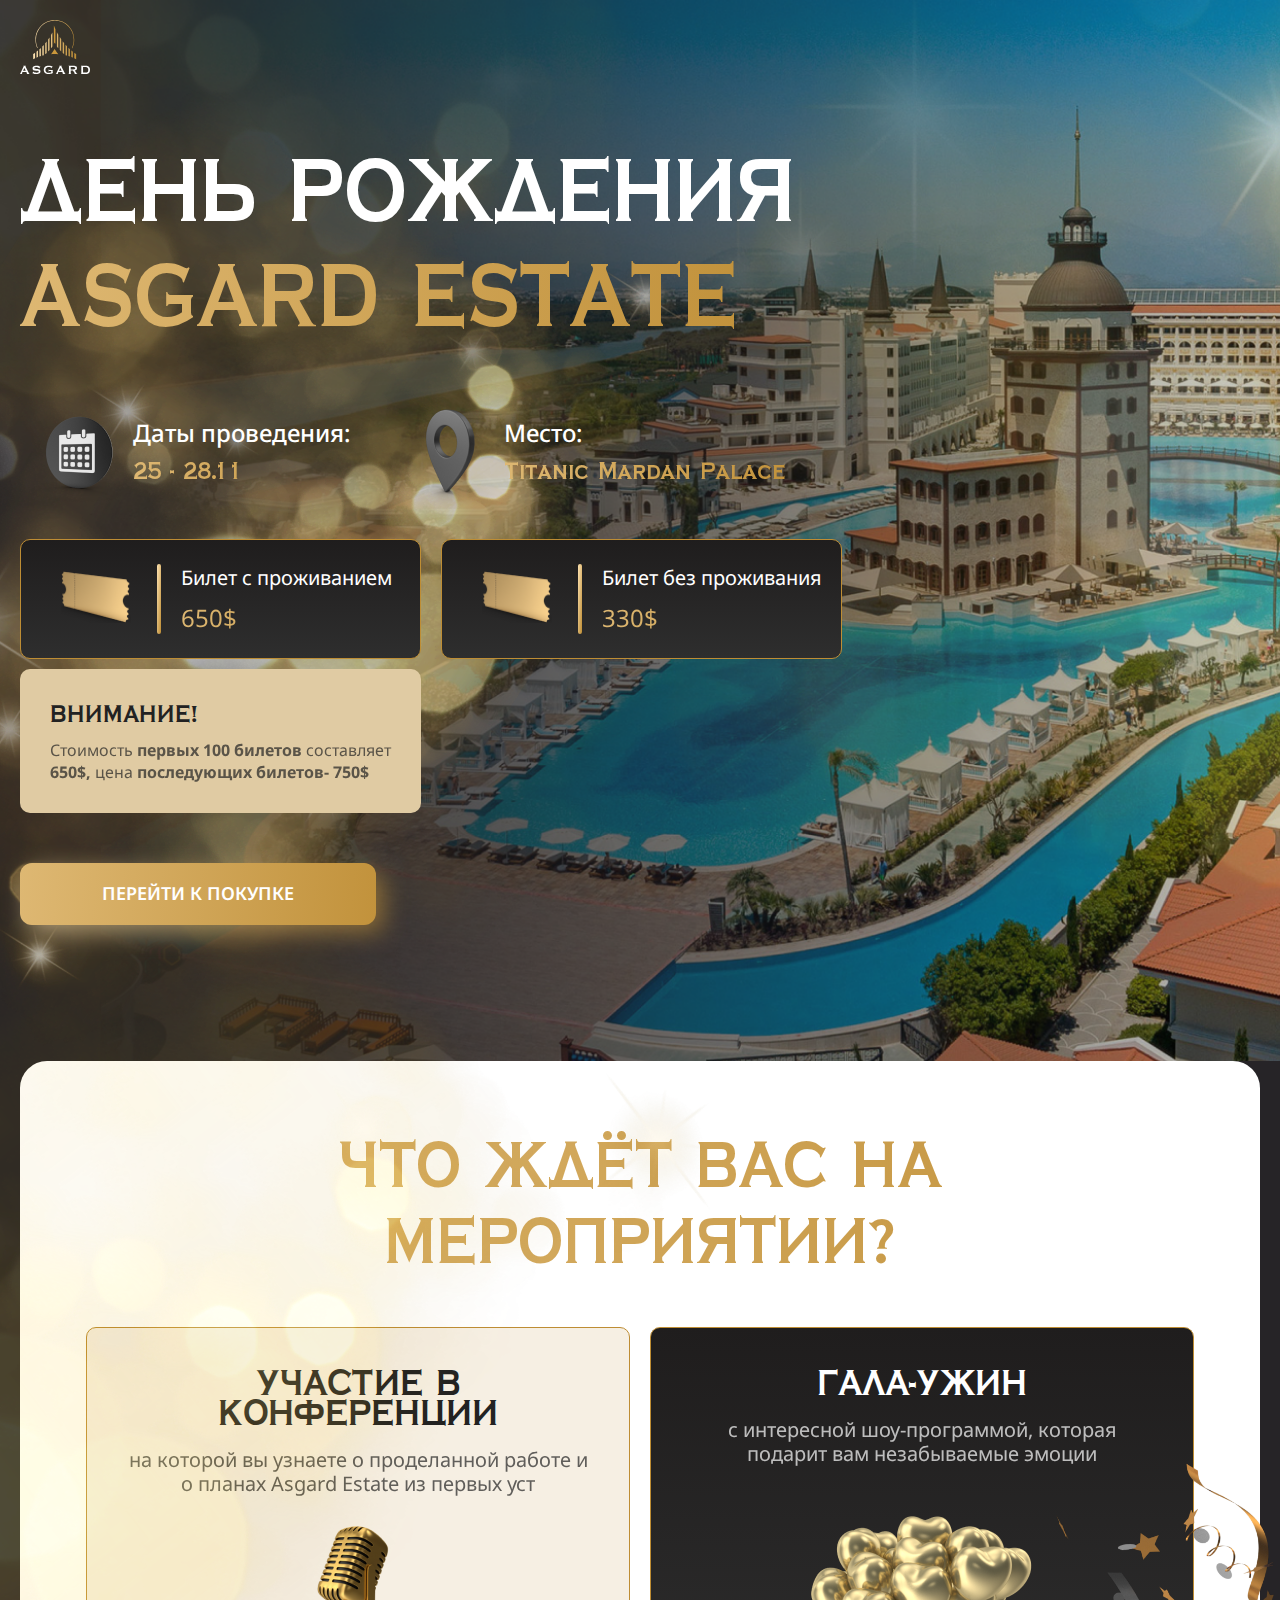
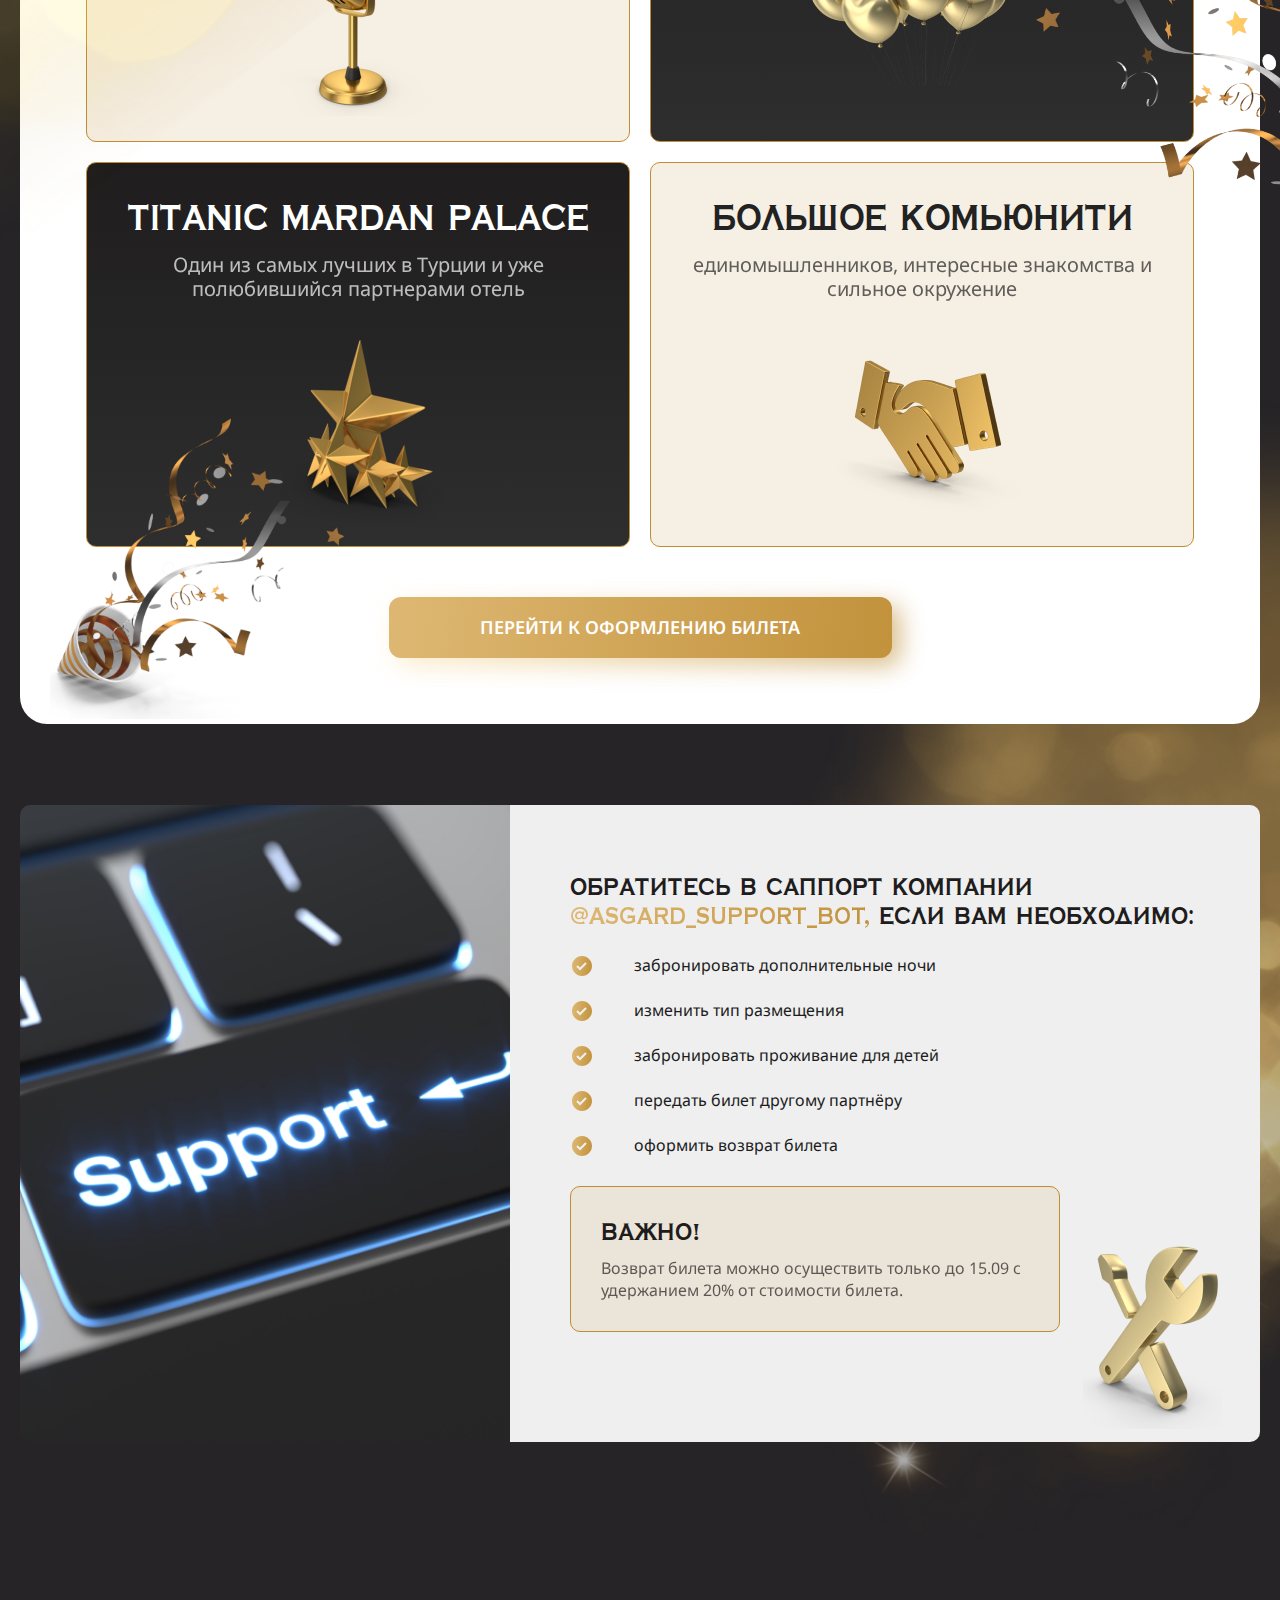
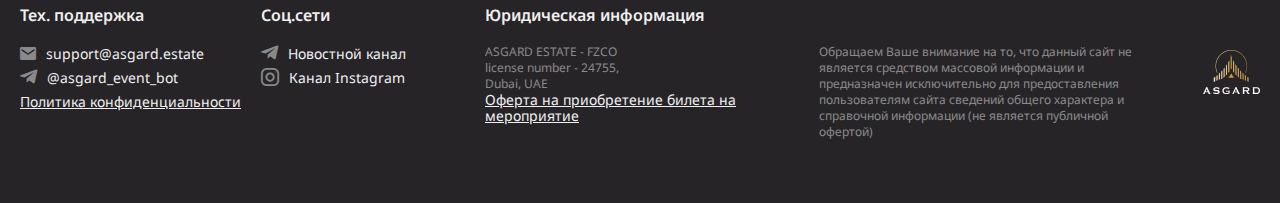
==== commit 3b4e20d3: "add documentation" ====
--- a/index.html
+++ b/index.html
@@ -3,6 +3,7 @@
   <head>
     <meta charset="UTF-8" />
     <meta name="viewport" content="width=device-width, initial-scale=1.0" />
+    <link rel="icon" href="img/favicon.ico" />
 
     <link rel="preconnect" href="https://fonts.googleapis.com" />
     <link rel="preconnect" href="https://fonts.gstatic.com" crossorigin />
@@ -261,8 +262,8 @@
                   target="_blank"
                   class="footer__link footer__link--underline"
                 >
-                  Пользовательское соглашение</a
-                >
+                  Оферта на приобретение билета на мероприятие
+                </a>
               </p>
               <p>
                 Обращаем Ваше внимание на то, что данный сайт не является средством массовой
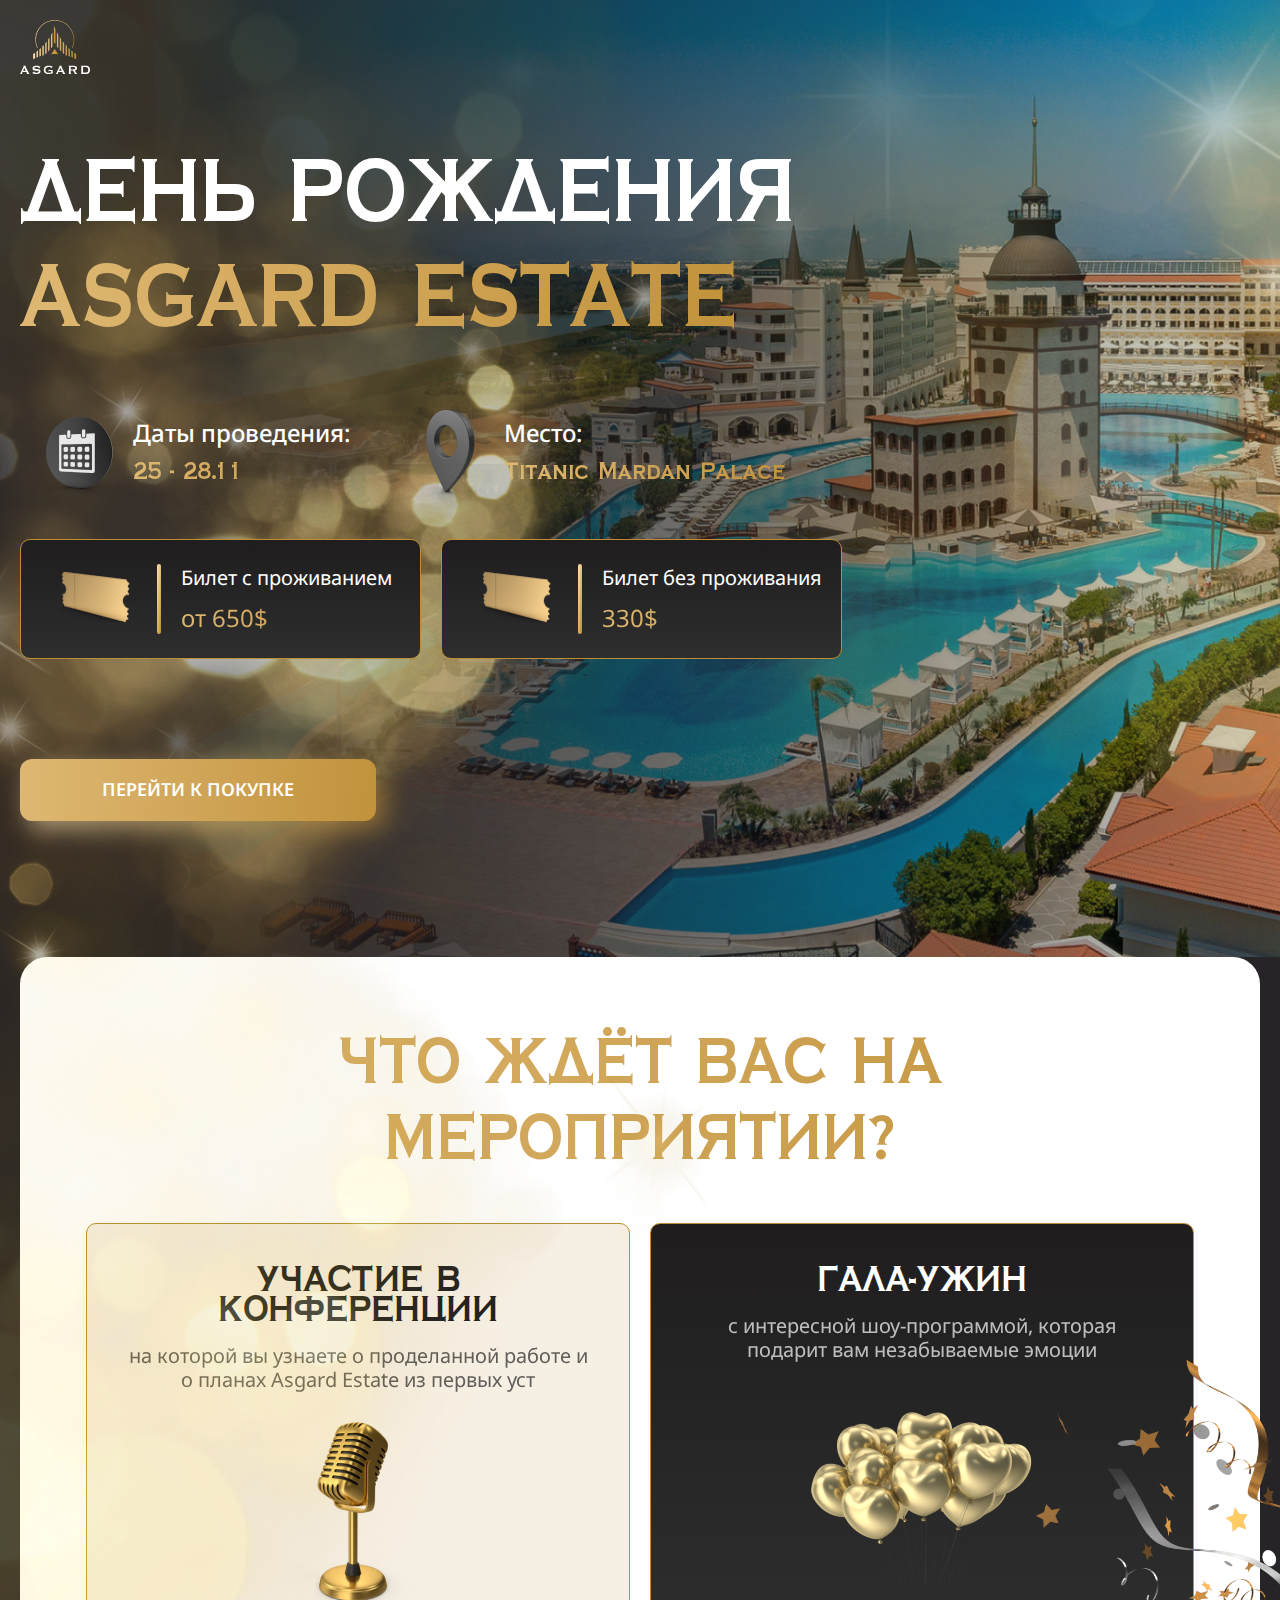
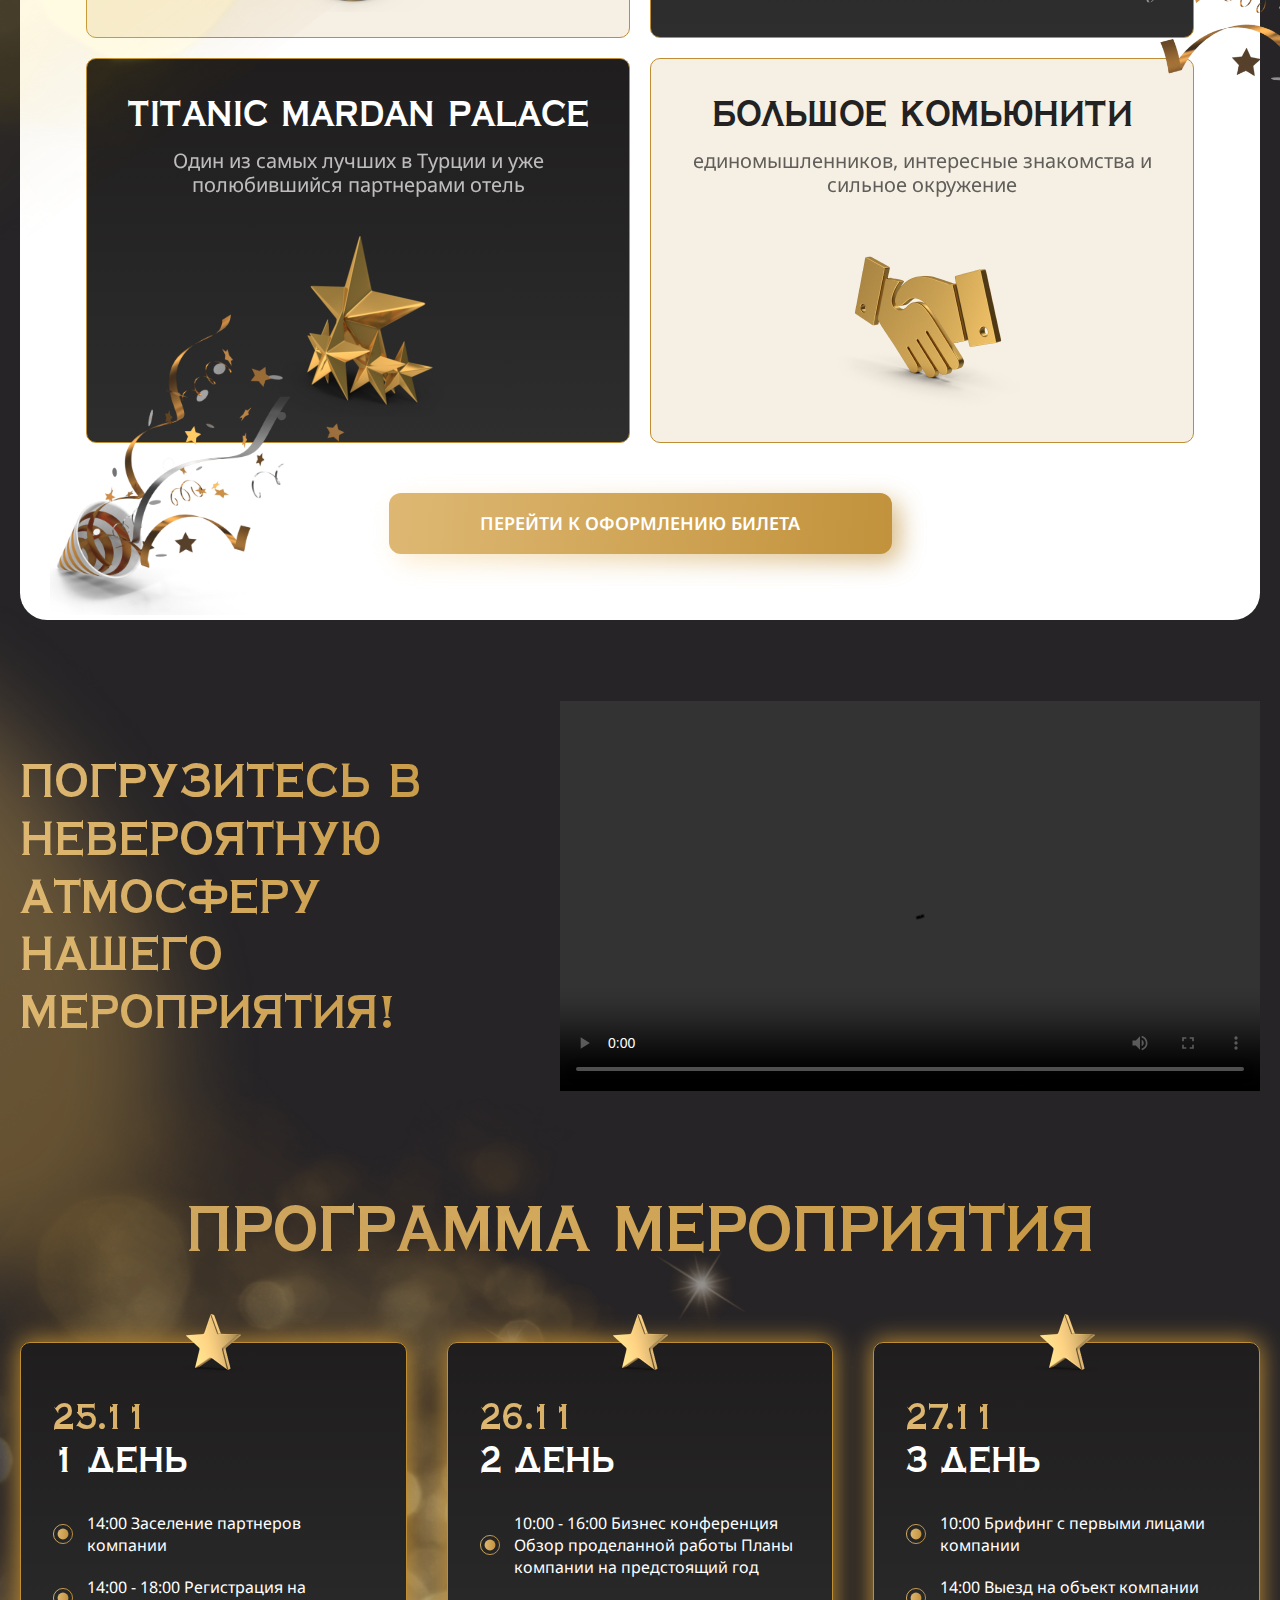
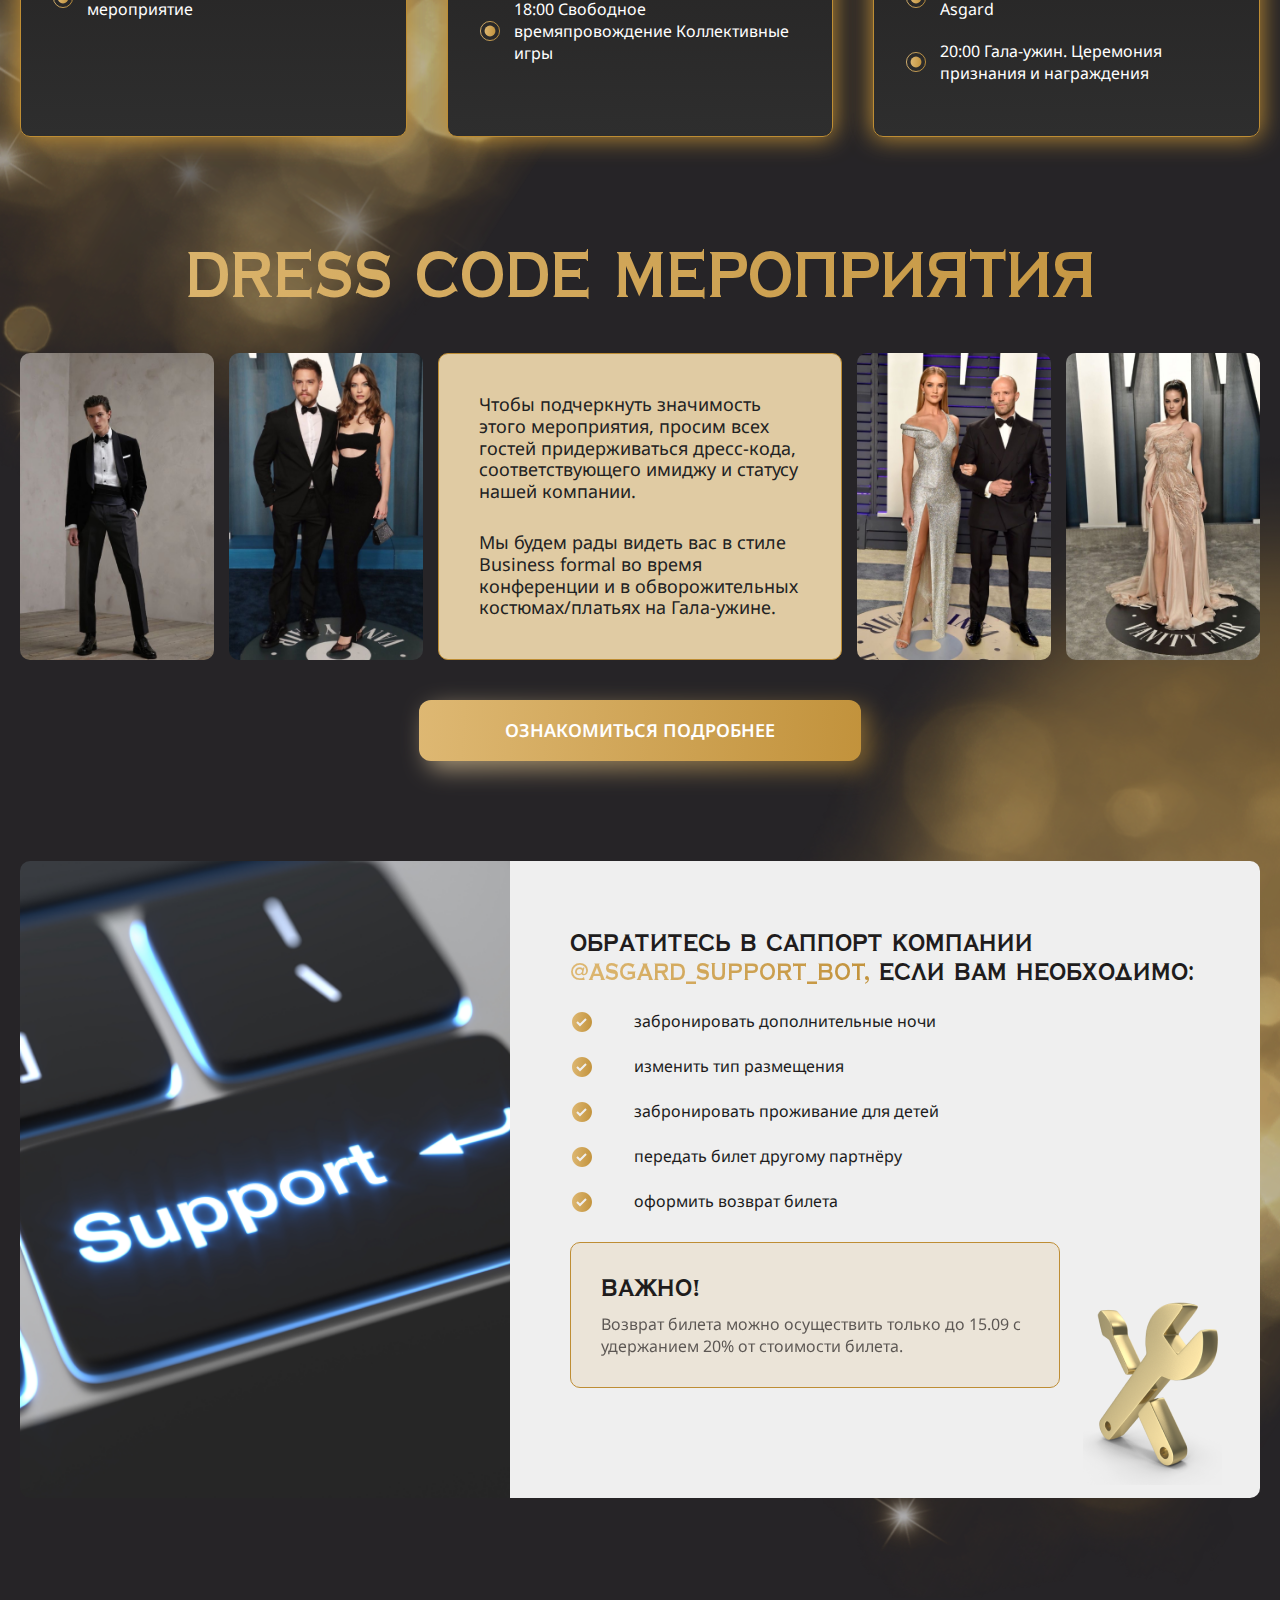
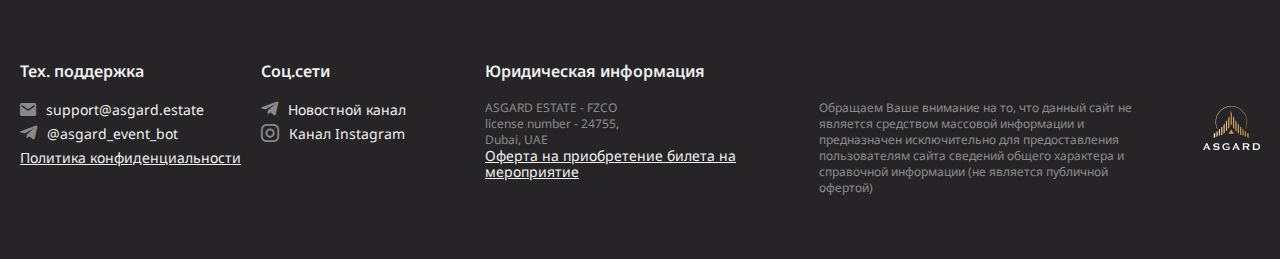
==== commit 1b873770: "v1.2" ====
--- a/index.html
+++ b/index.html
@@ -42,7 +42,7 @@
               <div class="header__item-img"><img src="img/header/item.png" alt="" /></div>
               <div class="header__item-texts">
                 <div class="header__item-title">Билет с проживанием</div>
-                <div class="header__item-text --select">650$</div>
+                <div class="header__item-text --select">от 650$</div>
               </div>
             </div>
             <div class="header__item">
@@ -52,13 +52,13 @@
                 <div class="header__item-text --select">330$</div>
               </div>
             </div>
-            <div class="header__desc">
+            <!-- <div class="header__desc">
               <div class="header__desc-title">Внимание!</div>
               <div class="header__desc-text">
                 Стоимость <b> первых 100 билетов</b> составляет <b>650$,</b> цена
                 <b> последующих билетов- 750$</b>
               </div>
-            </div>
+            </div> -->
           </div>
 
           <a href="https://t.me/asgard_event_bot" target="_blank" class="header__btn btn"
@@ -117,64 +117,93 @@
       <div class="description__dec2"><img src="img/description/dec2.png" alt="" /></div>
     </section>
 
-    <!-- <section class="video">
+    <section class="video">
       <div class="container">
         <div class="video__wrapper">
           <div class="video__title --select">
             Погрузитесь в невероятную атмосферу нашего мероприятия!
           </div>
-          <div class="video__video">
-            <iframe
-              width="100%"
-              height="100%"
-              src="https://www.youtube.com/embed/FR8OXDDoQOs?controls=0"
-              title="YouTube video player"
-              frameborder="0"
-              allow="accelerometer; autoplay; clipboard-write; encrypted-media; gyroscope; picture-in-picture; web-share"
-              allowfullscreen
-            ></iframe>
-          </div>
+          <video class="video__video" src="video/video.MP4" controls type="video/mp4"></video>
         </div>
       </div>
 
       <div class="video__dec"><img src="img/video/dec.png" alt="" /></div>
-    </section> -->
-    <!-- 
+    </section>
+
     <section class="program">
       <div class="container">
         <div class="program__wrapper">
           <div class="program__title --select">Программа мероприятия</div>
           <div class="program__items">
             <div class="program__item">
-              <div class="program__item-num --select">1</div>
-              <div class="program__item-title">день</div>
-              <div class="program__item-subtitle">Подзаголовок</div>
+              <div class="program__item-num --select">25.11</div>
+              <div class="program__item-title">1 день</div>
               <div class="program__item-elems">
-                <div class="program__item-elem">пункт</div>
-                <div class="program__item-elem">пункт</div>
-                <div class="program__item-elem">пункт</div>
-                <div class="program__item-elem">пункт</div>
-                <div class="program__item-elem">пункт</div>
-                <div class="program__item-elem">пункт</div>
+                <div class="program__item-elem">14:00 Заселение партнеров компании</div>
+                <div class="program__item-elem">14:00 - 18:00 Регистрация на мероприятие</div>
               </div>
             </div>
             <div class="program__item">
-              <div class="program__item-num --select">2</div>
-              <div class="program__item-title">день</div>
-              <div class="program__item-subtitle">Подзаголовок</div>
+              <div class="program__item-num --select">26.11</div>
+              <div class="program__item-title">2 день</div>
               <div class="program__item-elems">
-                <div class="program__item-elem">пункт</div>
-                <div class="program__item-elem">пункт</div>
-                <div class="program__item-elem">пункт</div>
-                <div class="program__item-elem">пункт</div>
-                <div class="program__item-elem">пункт</div>
-                <div class="program__item-elem">пункт</div>
-              </div>
-            </div>
-          </div>
-        </div>
-      </div>
-    </section> -->
+                <div class="program__item-elem">
+                  10:00 - 16:00 Бизнес конференция Обзор проделанной работы Планы компании на
+                  предстоящий год
+                </div>
+                <div class="program__item-elem">
+                  18:00 Свободное времяпровождение Коллективные игры
+                </div>
+              </div>
+            </div>
+            <div class="program__item">
+              <div class="program__item-num --select">27.11</div>
+              <div class="program__item-title">3 день</div>
+              <div class="program__item-elems">
+                <div class="program__item-elem">10:00 Брифинг с первыми лицами компании</div>
+                <div class="program__item-elem">14:00 Выезд на объект компании Asgard</div>
+                <div class="program__item-elem">
+                  20:00 Гала-ужин. Церемония признания и награждения
+                </div>
+              </div>
+            </div>
+          </div>
+        </div>
+      </div>
+    </section>
+
+    <section class="dresscode">
+      <div class="container">
+        <div class="dresscode__wrapper">
+          <div class="dresscode__title --select">Dress code мероприятия</div>
+          <div class="dresscode__items">
+            <div class="dresscode__item-imgs">
+              <div class="dresscode__item-img"><img src="img/dresscode/1.png" alt="" /></div>
+              <div class="dresscode__item-img"><img src="img/dresscode/2.png" alt="" /></div>
+            </div>
+
+            <div class="dresscode__item-desc">
+              <p>
+                Чтобы подчеркнуть значимость этого мероприятия, просим всех гостей придерживаться
+                дресс-кода, соответствующего имиджу и статусу нашей компании.
+              </p>
+              <p>
+                Мы будем рады видеть вас в стиле Business formal во время конференции и в
+                обворожительных костюмах/платьях на Гала-ужине.
+              </p>
+            </div>
+
+            <div class="dresscode__item-imgs">
+              <div class="dresscode__item-img"><img src="img/dresscode/3.png" alt="" /></div>
+              <div class="dresscode__item-img"><img src="img/dresscode/4.png" alt="" /></div>
+            </div>
+          </div>
+          <a href="files/dresscode.pdf" download class="dresscode__btn btn"
+            ><div>Ознакомиться подробнее</div></a
+          >
+        </div>
+      </div>
+    </section>
 
     <section class="support">
       <div class="container">
--- a/css/styles.css
+++ b/css/styles.css
@@ -1 +1 @@
-@font-face{font-family:"CopperPlate";src:url("../fonts/CopperPlate-Bold.eot");src:url("../fonts/CopperPlate-Bold.eot?#iefix") format("embedded-opentype"),url("../fonts/CopperPlate-Bold.woff2") format("woff2"),url("../fonts/CopperPlate-Bold.woff") format("woff"),url("../fonts/CopperPlate-Bold.ttf") format("truetype"),url("../fonts/CopperPlate-Bold.svg#CopperPlate-Bold") format("svg");font-weight:bold;font-style:normal;font-display:swap}@font-face{font-family:"icomoon";src:url("../fonts/icomoon.eot?wpksqj");src:url("../fonts/icomoon.eot?wpksqj#iefix") format("embedded-opentype"),url("../fonts/icomoon.ttf?wpksqj") format("truetype"),url("../fonts/icomoon.woff?wpksqj") format("woff"),url("../fonts/icomoon.svg?wpksqj#icomoon") format("svg");font-weight:normal;font-style:normal;font-display:block}[class^=icon-],[class*=" icon-"]{font-family:"icomoon" !important;speak:never;font-style:normal;font-weight:normal;font-variant:normal;text-transform:none;line-height:1;-webkit-font-smoothing:antialiased;-moz-osx-font-smoothing:grayscale}[class^=icon-]::before,[class*=" icon-"]::before{transition:.3s}.icon-zoom-min:before{content:"";color:#fff}.icon-zoom-plus:before{content:"";color:#fff}.icon-arrow-l:before{content:"";color:#e0cba3}.icon-arrow-r:before{content:"";color:#e0cba3}.icon-close:before{content:"";color:#fff}.icon-instagram:before{content:"";color:#efefef}.icon-mail:before{content:"";color:#efefef}.icon-telegram-i:before{content:"";color:#efefef}.icon-youtube:before{content:"";color:#efefef}:root{--font-text: "Noto Sans", sans-serif;--font-text-2: "CopperPlate", sans-serif;--color-dark: #262427;--color-light: #efefef;--gradient: linear-gradient(274.39deg, #be8d34 -14.04%, #fee3b2 215.29%)}html,body,*,*::after,*::before{padding:0;margin:0;box-sizing:border-box;font-weight:400}ul,ol{list-style:none}img{width:100%;height:100%;-o-object-fit:cover;object-fit:cover}a{color:inherit;text-decoration:none}input[type=number]::-webkit-outer-spin-button,input[type=number]::-webkit-inner-spin-button{-webkit-appearance:none;margin:0}input[type=number]{-moz-appearance:textfield}input[type=number]:hover,input[type=number]:focus{-moz-appearance:number-input}input[type=number]::-webkit-inner-spin-button,input[type=number]::-webkit-outer-spin-button{-webkit-appearance:none;margin:0}body{background-color:var(--color-dark);color:#fff;font-family:var(--font-text);font-weight:normal;position:relative}body.lock{overflow:hidden}body.--light{background-color:#fff;color:#121010}.container{width:100%;max-width:1840px;margin:0 auto;padding:0 20px}.--select{background-image:var(--gradient);background-clip:text;-webkit-background-clip:text;-webkit-text-fill-color:rgba(0,0,0,0)}.btn{background-color:rgba(0,0,0,0);border:0;width:100%;cursor:pointer;position:relative}.btn::before{content:"";position:absolute;width:100%;height:100%;top:8px;left:8px;background-image:linear-gradient(274deg, #be8d34 0%, #fee3b2 100%);border-radius:12px;filter:blur(12px);opacity:.6;pointer-events:none}.btn div{font-family:var(--font-text);color:#fff;background-image:var(--gradient);border-radius:12px;width:100%;display:block;padding:20px 10px;font-weight:600;font-size:18px;line-height:120%;text-align:center;border:0;position:relative;z-index:1;text-transform:uppercase;width:100%;height:100%}.header{padding:20px 0 136px;background-image:url(../img/header/bg.png);background-position:top center;background-size:cover;background-repeat:no-repeat;position:relative}.header__dec{display:flex;position:absolute;pointer-events:none}.header__dec-1{left:0;top:0;width:1250px}.header__dec-2{width:843px;left:0;top:358px;z-index:2}.header__wrapper{position:relative;z-index:3}.header__logo{margin-bottom:60px}.header__title{max-width:781px;font-size:88px;font-family:var(--font-text-2);line-height:120%;text-transform:uppercase;margin-bottom:46px}.header__infos{display:flex;margin-bottom:30px}.header__info{display:flex;align-items:center;margin-right:40px}.header__info:last-child{margin-right:0}.header__info-img{width:100%;max-width:113px;display:flex}.header__info-texts{font-size:24px;line-height:120%}.header__info-title{font-weight:500;margin-bottom:10px}.header__info-text{font-family:var(--font-text-2)}.header__items{display:grid;grid-template-columns:repeat(2, 1fr);grid-column-gap:20px;grid-row-gap:10px;width:100%;max-width:822px;margin-bottom:50px}.header__item{border-radius:10px;background:linear-gradient(180deg, #1f1d1d 0%, #2e2e2e 100%);display:flex;align-items:center;padding:24px 10px 24px 40px;border:.5px #be8d34 solid}.header__item-img{width:100%;max-width:70px;margin-right:26px}.header__item-texts{padding-left:24px;position:relative}.header__item-texts::before{content:"";position:absolute;width:4px;height:100%;border-radius:10px;background-image:linear-gradient(274deg, #be8d34 0%, #fee3b2 100%);left:0;top:50%;transform:translateY(-50%)}.header__item-title{font-size:20px;margin-bottom:10px}.header__item-text{font-size:24px}.header__desc{color:#222;padding:30px;border-radius:10px;background-color:#e0cba3}.header__desc-title{font-family:var(--font-text-2);font-size:24px;line-height:125%;text-transform:uppercase;margin-bottom:10px}.header__desc-text{opacity:.7}.header__desc-text b{font-weight:700}.header__btn{width:100%;max-width:356px;display:flex}@media(max-width: 1300px){.header__dec-1{width:768px}}@media(max-width: 850px){.header__dec-2{width:768px}.header__logo{margin-bottom:30px}.header__title{text-align:center;font-size:60px}.header__info-img{max-width:90px}.header__info-texts{font-size:20px}.header__item{padding:20px}.header__item-img{margin-right:20px}.header__item-title{font-size:18px}.header__desc{grid-column:1/3}.header__btn{margin:0 auto}}@media(max-width: 768px){.header__dec-1,.header__dec-2{width:450px}}@media(max-width: 650px){.header{padding-bottom:50px}.header__logo{margin-bottom:20px}.header__title{font-size:45px;max-width:500px;margin:0 auto 30px}.header__info{margin-right:20px}.header__info-img{max-width:60px}.header__info-texts{font-size:18px}.header__items{margin-bottom:30px;grid-column-gap:10px}.header__item{padding:15px}.header__item-title{margin-bottom:0;font-size:16px}.header__item-img{max-width:50px;margin-right:15px}.header__item-texts{padding-left:17px}.header__item-texts::before{width:2px}.header__desc{padding:15px}.header__desc-title{margin-bottom:0}}@media(max-width: 500px){.header__dec-1,.header__dec-2{display:none}.header__title{font-size:40px}.header__info-texts{font-size:16px}.header__info-img{max-width:40px}.header__info-title{margin-bottom:5px}.header__items{grid-template-columns:repeat(1, 1fr)}.header__item-img{margin-right:10px}.header__item-texts{padding-left:12px}.header__desc{grid-column:1/2}.header__item{padding:10px}}@media(max-width: 375px){.header__title{font-size:35px}.header__infos{flex-direction:column;margin-bottom:20px}.header__info{margin-right:0;margin-bottom:10px}.header__info:last-child{margin-bottom:0}.header__desc-title{font-size:16px}.header__desc-text{font-size:14px}}@media(max-width: 350px){.header__title{font-size:30px}}.logo{width:100%;max-width:70px}@media(max-width: 650px){.logo{max-width:50px}}.description{margin-bottom:81px;position:relative}.description__dec{position:absolute;right:0;top:-38px;width:1450px}.description__dec2{position:absolute;width:460px;right:0;top:230px;z-index:2;pointer-events:none}.description__dec-3{position:absolute;z-index:2;pointer-events:none;width:405px;left:30px;bottom:0}.description__wrapper{border-radius:27px;background-color:#fff;display:flex;flex-direction:column;align-items:center;text-align:center;padding:66px;position:relative;z-index:1}.description__title{font-family:var(--font-text-2);font-size:64px;line-height:120%;text-transform:uppercase;margin-bottom:47px}.description__items{width:100%;max-width:1270px;display:grid;grid-template-columns:repeat(2, 1fr);grid-column-gap:20px;grid-row-gap:20px;margin-bottom:50px}.description__item{border-radius:10px;background-color:rgba(224,203,163,.3);color:#222;padding:40px 40px 25px;border:.5px #be8d34 solid}.description__item--dark{background-image:linear-gradient(180deg, #1f1d1d 0%, #2e2e2e 100%);color:#fff}.description__item-title{font-family:var(--font-text-2);font-size:36px;line-height:83.333%;text-transform:uppercase;margin-bottom:20px}.description__item-text{font-size:20px;line-height:120%;opacity:.7;margin-bottom:20px}.description__item-img{height:100%;max-height:200px;display:flex;max-width:-moz-fit-content;max-width:fit-content;margin:0 auto}.description__btn{max-width:503px}@media(max-width: 1700px){.description__dec2{width:300px}}@media(max-width: 1500px){.description__dec-3{width:300px}}@media(max-width: 1450px){.description__dec{width:1200px}}@media(max-width: 1350px){.description__dec2{width:250px;top:400px}}@media(max-width: 1200px){.description__dec{width:768px}.description__dec2{display:none}.description__dec-3{width:200px}.description__wrapper{padding:66px 40px}.description__title{font-size:50px}.description__item{padding:40px 20px 25px}.description__item-title{font-size:30px}.description__item-text{font-size:18px}.description__item-img{max-height:180px}}@media(max-width: 768px){.description{margin-bottom:50px}.description__dec{width:450px}.description__dec-3{display:none}.description__wrapper{padding:50px 20px}.description__title{font-size:40px;margin-bottom:30px}.description__items{grid-template-columns:repeat(1, 1fr)}}@media(max-width: 500px){.description__dec{display:none}.description__title{font-size:34px}.description__item-title{font-size:30px}.description__item-text{font-size:16px}.description__item-img{max-height:150px}}@media(max-width: 400px){.description__title{font-size:30px}.description__item-title{font-size:24px}}.video{margin-bottom:100px;position:relative}.video__dec{display:flex;position:absolute;width:836px;left:0;top:-206px;pointer-events:none}.video__wrapper{display:flex;align-items:center;position:relative;z-index:1}.video__title{width:100%;max-width:890px;margin-right:20px;font-family:var(--font-text-2);font-size:48px;line-height:120%;text-transform:uppercase}.video__video{width:100%;max-width:890px;height:490px;display:flex;flex-shrink:0}@media(max-width: 1500px){.video__video{max-width:700px;height:390px}}@media(max-width: 1200px){.video__video{max-width:500px;height:280px}}@media(max-width: 1100px){.video__title{font-size:40px}}@media(max-width: 900px){.video__title{font-size:34px}}@media(max-width: 850px){.video{margin-bottom:60px}.video__dec{width:500px}.video__wrapper{flex-direction:column}.video__title{text-align:center;margin-right:0;margin-bottom:30px}.video__video{max-width:550px;height:280px}}@media(max-width: 550px){.video__dec{display:none}.video__title{font-size:26px}.video__video{height:250px}}@media(max-width: 480px){.video__video{height:200px}}@media(max-width: 400px){.video__video{height:160px}}.program{margin-bottom:187px}.program__title{font-family:var(--font-text-2);font-size:64px;line-height:120%;text-transform:uppercase;margin-bottom:74px;text-align:center}.program__items{display:grid;grid-template-columns:repeat(2, 1fr);grid-column-gap:80px;grid-row-gap:50px;width:100%;max-width:950px;margin:0 auto}.program__item{border-radius:10px;border:.5px #be8d34 solid;box-shadow:0 0 25px 1px #be8d34;background-image:linear-gradient(180deg, #1f1d1d 0%, #2e2e2e 100%);padding:52px 32px;position:relative}.program__item::before{content:"";position:absolute;width:62px;height:62px;left:50%;top:-32px;transform:translateX(-50%);background-image:url(../img/program/item.png);background-repeat:no-repeat;background-position:center;background-size:contain}.program__item-num{font-family:var(--font-text-2);font-size:36px;line-height:120%;text-transform:uppercase}.program__item-title{font-family:var(--font-text-2);font-size:36px;line-height:120%;text-transform:uppercase;margin-bottom:30px}.program__item-subtitle{margin-bottom:30px;font-size:24px;opacity:.7}.program__item-elem{padding-left:34px;position:relative;margin-bottom:20px}.program__item-elem:last-child{margin-bottom:0}.program__item-elem::before{content:"";position:absolute;width:20px;height:20px;left:0;top:2px;background-image:url(../img/circle.svg);background-repeat:no-repeat;background-position:center;background-size:contain}@media(max-width: 950px){.program__title{font-size:50px;margin-bottom:50px}.program__items{grid-column-gap:40px}}@media(max-width: 768px){.program{margin-bottom:80px}.program__title{font-size:40px;margin-bottom:50px}.program__items{max-width:500px;grid-template-columns:repeat(1, 1fr)}.program__item{padding:40px 20px}.program__item-title{font-size:28px;margin-bottom:20px}.program__item-subtitle{font-size:20px}}@media(max-width: 400px){.program__title{font-size:30px}}.support{padding-bottom:100px;position:relative}.support__dec{display:flex;position:absolute;right:0;bottom:0;width:818px;pointer-events:none}.support__dec-2{display:flex;pointer-events:none;position:absolute;width:139px;bottom:13px;right:38px}.support__wrapper{display:flex;border-radius:10px;position:relative;z-index:1}.support__img{width:100%;max-width:890px;display:flex;overflow:hidden;border-radius:10px 0 0 10px}.support__content{color:#201c1c;width:100%;max-width:910px;display:flex;flex-direction:column;flex-shrink:0;background-color:#efefef;padding:68px 60px 110px;border-radius:0 10px 10px 0;position:relative}.support__title{font-family:var(--font-text-2);font-size:24px;line-height:120%;text-transform:uppercase;margin-bottom:23px}.support__list{margin-bottom:30px}.support__list-item{padding-left:64px;position:relative;margin-bottom:23px}.support__list-item:last-child{margin-bottom:0}.support__list-item::before{content:"";position:absolute;width:24px;height:24px;left:0;top:0;background-image:url(../img/support/check.svg);background-repeat:no-repeat;background-size:contain}.support__desc{border-radius:10px;background-color:rgba(224,203,163,.3);padding:30px;border:.5px #be8d34 solid;width:100%;max-width:490px}.support__desc-title{font-family:var(--font-text-2);font-size:24px;line-height:125%;text-transform:uppercase;margin-bottom:10px}.support__desc-text{opacity:.7}@media(max-width: 1450px){.support__content{max-width:750px}}@media(max-width: 1250px){.support__dec-2{bottom:-100px;right:0}.support__content{max-width:550px}}@media(max-width: 1000px){.support{padding-bottom:80px}.support__dec{width:768px}.support__content{padding:50px 30px;max-width:450px}.support__title br{display:none}}@media(max-width: 768px){.support__dec{width:450px}.support__img{display:none}.support__content{max-width:100%;border-radius:10px}.support__list-item{padding-left:34px;margin-bottom:15px}}@media(max-width: 450px){.support__dec{display:none}.support__title{font-size:20px}.support__content{padding:50px 20px}}.footer{background-color:#262427;padding:63px 0;position:relative;z-index:1}.footer__wrapper{display:grid;grid-template-columns:395px 1fr 57px;grid-column-gap:70px;grid-row-gap:30px}.footer__links-wrapper{display:flex;width:100%;max-width:395px}.footer__links-block{margin-right:20px}.footer__links-block:last-child{margin-right:0}.footer__title{font-weight:600;font-size:16px;line-height:130%;color:#efefef;margin-bottom:18px}.footer__link{width:-moz-fit-content;width:fit-content;display:flex;align-items:center;transition:.3s;color:#efefef;margin-bottom:5px;text-transform:none;font-family:var(--font-text);font-size:14px}.footer__link:hover{color:#be8d34}.footer__link:hover span::before{color:#be8d34}.footer__link--underline{text-decoration:underline}.footer__link p{font-size:14px;line-height:19px}.footer__link span{font-size:14px;margin-right:10px;display:flex}.footer__link span::before{color:rgba(239,239,239,.5)}.footer__link:last-child{margin-bottom:0}.footer__text{display:grid;grid-template-columns:repeat(2, 1fr);grid-column-gap:20px;grid-row-gap:20px}.footer__text p{font-size:12px;line-height:16px;color:rgba(239,239,239,.5);display:flex;flex-direction:column}.footer__logo{width:100%;max-width:57px;height:-moz-fit-content;height:fit-content;display:flex;margin:auto 0}.footer .icon-mail{font-size:13px}.footer .icon-telegram-i{font-size:14.4px}.footer .icon-youtube{font-size:12px}.footer .icon-instagram{font-size:18px}@media(max-width: 1200px){.footer__text{grid-template-columns:repeat(1, 1fr)}.footer__logo{margin:0}}@media(max-width: 1000px){.footer__wrapper{grid-template-columns:225px 1fr 57px;grid-column-gap:50px}.footer__links-wrapper{flex-direction:column}.footer__links-block{margin-right:0px;margin-bottom:40px}.footer__links-block:last-child{margin-bottom:0}}@media(max-width: 768px){.footer__wrapper{grid-template-columns:1fr;grid-column-gap:50px}.footer__links-wrapper{flex-direction:row;max-width:395px;margin:0 auto}.footer__links-block{margin-right:20px;margin-bottom:0}.footer__text-wrapper{max-width:395px;margin:0 auto}.footer__logo{margin:0 auto}}@media(max-width: 450px){.footer__links-wrapper{flex-direction:column}.footer__links-block{margin-right:0px;margin-bottom:20px}}.documentation{padding:150px 0}.documentation--select{font-weight:700}.documentation__block{margin-bottom:80px}.documentation__block:last-child{margin-bottom:0}.documentation__title{font-weight:900;font-size:32px;text-align:center;margin-bottom:30px;font-family:var(--font-text-2)}.documentation__title:last-child{margin-bottom:0}.documentation__title-block{font-size:24px;font-family:var(--font-text-2);font-weight:900;margin-bottom:30px}.documentation p{text-indent:20px}.documentation p,.documentation ul{margin-bottom:20px}.documentation p:last-child,.documentation ul:last-child{margin-bottom:0}.documentation li{text-indent:40px;margin-bottom:10px}.documentation li:last-child{margin-bottom:0}@media(max-width: 1024px){.documentation{padding:100px 0}}@media(max-width: 768px){.documentation{padding:80px 0}.documentation__title{font-size:24px}.documentation__title-block{font-size:20px}}+@font-face{font-family:"CopperPlate";src:url("../fonts/CopperPlate-Bold.eot");src:url("../fonts/CopperPlate-Bold.eot?#iefix") format("embedded-opentype"),url("../fonts/CopperPlate-Bold.woff2") format("woff2"),url("../fonts/CopperPlate-Bold.woff") format("woff"),url("../fonts/CopperPlate-Bold.ttf") format("truetype"),url("../fonts/CopperPlate-Bold.svg#CopperPlate-Bold") format("svg");font-weight:bold;font-style:normal;font-display:swap}@font-face{font-family:"icomoon";src:url("../fonts/icomoon.eot?wpksqj");src:url("../fonts/icomoon.eot?wpksqj#iefix") format("embedded-opentype"),url("../fonts/icomoon.ttf?wpksqj") format("truetype"),url("../fonts/icomoon.woff?wpksqj") format("woff"),url("../fonts/icomoon.svg?wpksqj#icomoon") format("svg");font-weight:normal;font-style:normal;font-display:block}[class^=icon-],[class*=" icon-"]{font-family:"icomoon" !important;speak:never;font-style:normal;font-weight:normal;font-variant:normal;text-transform:none;line-height:1;-webkit-font-smoothing:antialiased;-moz-osx-font-smoothing:grayscale}[class^=icon-]::before,[class*=" icon-"]::before{transition:.3s}.icon-zoom-min:before{content:"";color:#fff}.icon-zoom-plus:before{content:"";color:#fff}.icon-arrow-l:before{content:"";color:#e0cba3}.icon-arrow-r:before{content:"";color:#e0cba3}.icon-close:before{content:"";color:#fff}.icon-instagram:before{content:"";color:#efefef}.icon-mail:before{content:"";color:#efefef}.icon-telegram-i:before{content:"";color:#efefef}.icon-youtube:before{content:"";color:#efefef}:root{--font-text: "Noto Sans", sans-serif;--font-text-2: "CopperPlate", sans-serif;--color-dark: #262427;--color-light: #efefef;--gradient: linear-gradient(274.39deg, #be8d34 -14.04%, #fee3b2 215.29%)}html,body,*,*::after,*::before{padding:0;margin:0;box-sizing:border-box;font-weight:400}ul,ol{list-style:none}img{width:100%;height:100%;-o-object-fit:cover;object-fit:cover}a{color:inherit;text-decoration:none}input[type=number]::-webkit-outer-spin-button,input[type=number]::-webkit-inner-spin-button{-webkit-appearance:none;margin:0}input[type=number]{-moz-appearance:textfield}input[type=number]:hover,input[type=number]:focus{-moz-appearance:number-input}input[type=number]::-webkit-inner-spin-button,input[type=number]::-webkit-outer-spin-button{-webkit-appearance:none;margin:0}body{background-color:var(--color-dark);color:#fff;font-family:var(--font-text);font-weight:normal;position:relative}body.lock{overflow:hidden}body.--light{background-color:#fff;color:#121010}.container{width:100%;max-width:1840px;margin:0 auto;padding:0 20px}.--select{background-image:var(--gradient);background-clip:text;-webkit-background-clip:text;-webkit-text-fill-color:rgba(0,0,0,0)}.btn{background-color:rgba(0,0,0,0);border:0;width:100%;cursor:pointer;position:relative;display:flex}.btn::before{content:"";position:absolute;width:100%;height:100%;top:8px;left:8px;background-image:linear-gradient(274deg, #be8d34 0%, #fee3b2 100%);border-radius:12px;filter:blur(12px);opacity:.6;pointer-events:none}.btn div{font-family:var(--font-text);color:#fff;background-image:var(--gradient);border-radius:12px;width:100%;display:block;padding:20px 10px;font-weight:600;font-size:18px;line-height:120%;text-align:center;border:0;position:relative;z-index:1;text-transform:uppercase;width:100%;height:100%}.header{padding:20px 0 136px;background-image:url(../img/header/bg.png);background-position:top center;background-size:cover;background-repeat:no-repeat;position:relative}.header__dec{display:flex;position:absolute;pointer-events:none}.header__dec-1{left:0;top:0;width:1250px}.header__dec-2{width:843px;left:0;top:358px;z-index:2}.header__wrapper{position:relative;z-index:3}.header__logo{margin-bottom:60px}.header__title{max-width:781px;font-size:88px;font-family:var(--font-text-2);line-height:120%;text-transform:uppercase;margin-bottom:46px}.header__infos{display:flex;margin-bottom:30px}.header__info{display:flex;align-items:center;margin-right:40px}.header__info:last-child{margin-right:0}.header__info-img{width:100%;max-width:113px;display:flex}.header__info-texts{font-size:24px;line-height:120%}.header__info-title{font-weight:500;margin-bottom:10px}.header__info-text{font-family:var(--font-text-2)}.header__items{display:grid;grid-template-columns:repeat(2, 1fr);grid-column-gap:20px;grid-row-gap:10px;width:100%;max-width:822px;margin-bottom:100px}.header__item{border-radius:10px;background:linear-gradient(180deg, #1f1d1d 0%, #2e2e2e 100%);display:flex;align-items:center;padding:24px 10px 24px 40px;border:.5px #be8d34 solid}.header__item-img{width:100%;max-width:70px;margin-right:26px}.header__item-texts{padding-left:24px;position:relative}.header__item-texts::before{content:"";position:absolute;width:4px;height:100%;border-radius:10px;background-image:linear-gradient(274deg, #be8d34 0%, #fee3b2 100%);left:0;top:50%;transform:translateY(-50%)}.header__item-title{font-size:20px;margin-bottom:10px}.header__item-text{font-size:24px}.header__desc{color:#222;padding:30px;border-radius:10px;background-color:#e0cba3}.header__desc-title{font-family:var(--font-text-2);font-size:24px;line-height:125%;text-transform:uppercase;margin-bottom:10px}.header__desc-text{opacity:.7}.header__desc-text b{font-weight:700}.header__btn{width:100%;max-width:356px;display:flex}@media(max-width: 1300px){.header__dec-1{width:768px}}@media(max-width: 850px){.header__dec-2{width:768px}.header__logo{margin-bottom:30px}.header__title{text-align:center;font-size:60px}.header__info-img{max-width:90px}.header__info-texts{font-size:20px}.header__items{margin-bottom:50px}.header__item{padding:20px}.header__item-img{margin-right:20px}.header__item-title{font-size:18px}.header__desc{grid-column:1/3}.header__btn{margin:0 auto}}@media(max-width: 768px){.header__dec-1,.header__dec-2{width:450px}}@media(max-width: 650px){.header{padding-bottom:50px}.header__logo{margin-bottom:20px}.header__title{font-size:45px;max-width:500px;margin:0 auto 30px}.header__info{margin-right:20px}.header__info-img{max-width:60px}.header__info-texts{font-size:18px}.header__items{margin-bottom:30px;grid-column-gap:10px}.header__item{padding:15px}.header__item-title{margin-bottom:0;font-size:16px}.header__item-img{max-width:50px;margin-right:15px}.header__item-texts{padding-left:17px}.header__item-texts::before{width:2px}.header__desc{padding:15px}.header__desc-title{margin-bottom:0}}@media(max-width: 500px){.header__dec-1,.header__dec-2{display:none}.header__title{font-size:40px}.header__info-texts{font-size:16px}.header__info-img{max-width:40px}.header__info-title{margin-bottom:5px}.header__items{grid-template-columns:repeat(1, 1fr)}.header__item-img{margin-right:10px}.header__item-texts{padding-left:12px}.header__desc{grid-column:1/2}.header__item{padding:10px}}@media(max-width: 375px){.header__title{font-size:35px}.header__infos{flex-direction:column;margin-bottom:20px}.header__info{margin-right:0;margin-bottom:10px}.header__info:last-child{margin-bottom:0}.header__desc-title{font-size:16px}.header__desc-text{font-size:14px}}@media(max-width: 350px){.header__title{font-size:30px}}.logo{width:100%;max-width:70px}@media(max-width: 650px){.logo{max-width:50px}}.description{margin-bottom:81px;position:relative}.description__dec{position:absolute;right:0;top:-38px;width:1450px}.description__dec2{position:absolute;width:460px;right:0;top:230px;z-index:2;pointer-events:none}.description__dec-3{position:absolute;z-index:2;pointer-events:none;width:405px;left:30px;bottom:0}.description__wrapper{border-radius:27px;background-color:#fff;display:flex;flex-direction:column;align-items:center;text-align:center;padding:66px;position:relative;z-index:1}.description__title{font-family:var(--font-text-2);font-size:64px;line-height:120%;text-transform:uppercase;margin-bottom:47px}.description__items{width:100%;max-width:1270px;display:grid;grid-template-columns:repeat(2, 1fr);grid-column-gap:20px;grid-row-gap:20px;margin-bottom:50px}.description__item{border-radius:10px;background-color:rgba(224,203,163,.3);color:#222;padding:40px 40px 25px;border:.5px #be8d34 solid}.description__item--dark{background-image:linear-gradient(180deg, #1f1d1d 0%, #2e2e2e 100%);color:#fff}.description__item-title{font-family:var(--font-text-2);font-size:36px;line-height:83.333%;text-transform:uppercase;margin-bottom:20px}.description__item-text{font-size:20px;line-height:120%;opacity:.7;margin-bottom:20px}.description__item-img{height:100%;max-height:200px;display:flex;max-width:-moz-fit-content;max-width:fit-content;margin:0 auto}.description__btn{max-width:503px}@media(max-width: 1700px){.description__dec2{width:300px}}@media(max-width: 1500px){.description__dec-3{width:300px}}@media(max-width: 1450px){.description__dec{width:1200px}}@media(max-width: 1350px){.description__dec2{width:250px;top:400px}}@media(max-width: 1200px){.description__dec{width:768px}.description__dec2{display:none}.description__dec-3{width:200px}.description__wrapper{padding:66px 40px}.description__title{font-size:50px}.description__item{padding:40px 20px 25px}.description__item-title{font-size:30px}.description__item-text{font-size:18px}.description__item-img{max-height:180px}}@media(max-width: 768px){.description{margin-bottom:50px}.description__dec{width:450px}.description__dec-3{display:none}.description__wrapper{padding:50px 20px}.description__title{font-size:40px;margin-bottom:30px}.description__items{grid-template-columns:repeat(1, 1fr)}}@media(max-width: 500px){.description__dec{display:none}.description__title{font-size:34px}.description__item-title{font-size:30px}.description__item-text{font-size:16px}.description__item-img{max-height:150px}}@media(max-width: 400px){.description__title{font-size:30px}.description__item-title{font-size:24px}}.video{margin-bottom:100px;position:relative}.video__dec{display:flex;position:absolute;width:836px;left:0;top:-206px;pointer-events:none}.video__wrapper{display:flex;align-items:center;position:relative;z-index:1}.video__title{width:100%;max-width:890px;margin-right:20px;font-family:var(--font-text-2);font-size:48px;line-height:120%;text-transform:uppercase}.video__video{width:100%;max-width:890px;height:490px;display:flex;flex-shrink:0;-o-object-fit:cover;object-fit:cover}@media(max-width: 1500px){.video__video{max-width:700px;height:390px}}@media(max-width: 1200px){.video__video{max-width:500px;height:280px}}@media(max-width: 1100px){.video__title{font-size:40px}}@media(max-width: 900px){.video__title{font-size:34px}}@media(max-width: 850px){.video{margin-bottom:60px}.video__dec{width:500px}.video__wrapper{flex-direction:column}.video__title{text-align:center;margin-right:0;margin-bottom:30px}.video__video{max-width:550px;height:280px}}@media(max-width: 550px){.video__dec{display:none}.video__title{font-size:26px}.video__video{height:250px}}@media(max-width: 480px){.video__video{height:200px}}@media(max-width: 400px){.video__video{height:160px}}.program{margin-bottom:100px}.program__title{font-family:var(--font-text-2);font-size:64px;line-height:120%;text-transform:uppercase;margin-bottom:74px;text-align:center}.program__items{display:grid;grid-template-columns:repeat(3, 1fr);grid-column-gap:80px;grid-row-gap:50px;width:100%;max-width:1465px;margin:0 auto}.program__item{border-radius:10px;border:.5px #be8d34 solid;box-shadow:0 0 25px 1px #be8d34;background-image:linear-gradient(180deg, #1f1d1d 0%, #2e2e2e 100%);padding:52px 32px;position:relative}.program__item::before{content:"";position:absolute;width:62px;height:62px;left:50%;top:-32px;transform:translateX(-50%);background-image:url(../img/program/item.png);background-repeat:no-repeat;background-position:center;background-size:contain}.program__item-num{font-family:var(--font-text-2);font-size:36px;line-height:120%;text-transform:uppercase}.program__item-title{font-family:var(--font-text-2);font-size:36px;line-height:120%;text-transform:uppercase;margin-bottom:30px}.program__item-subtitle{margin-bottom:30px;font-size:24px;opacity:.7}.program__item-elem{padding-left:34px;position:relative;margin-bottom:20px}.program__item-elem:last-child{margin-bottom:0}.program__item-elem::before{content:"";position:absolute;width:20px;height:20px;left:0;top:50%;transform:translateY(-50%);background-image:url(../img/circle.svg);background-repeat:no-repeat;background-position:center;background-size:contain}@media(max-width: 1400px){.program__items{grid-column-gap:40px}}@media(max-width: 1150px){.program__items{grid-column-gap:20px}.program__item{padding:52px 20px}.program__item-num,.program__item-title{font-size:30px}}@media(max-width: 950px){.program__items{grid-template-columns:repeat(1, 1fr);max-width:550px}}@media(max-width: 768px){.program{margin-bottom:80px}.program__title{font-size:40px;margin-bottom:50px}.program__items{max-width:500px;grid-template-columns:repeat(1, 1fr)}.program__item{padding:40px 20px}.program__item-title{font-size:28px;margin-bottom:20px}.program__item-subtitle{font-size:20px}}@media(max-width: 400px){.program__title{font-size:30px}}.support{padding-bottom:100px;position:relative}.support__dec{display:flex;position:absolute;right:0;bottom:0;width:818px;pointer-events:none}.support__dec-2{display:flex;pointer-events:none;position:absolute;width:139px;bottom:13px;right:38px}.support__wrapper{display:flex;border-radius:10px;position:relative;z-index:1}.support__img{width:100%;max-width:890px;display:flex;overflow:hidden;border-radius:10px 0 0 10px}.support__content{color:#201c1c;width:100%;max-width:910px;display:flex;flex-direction:column;flex-shrink:0;background-color:#efefef;padding:68px 60px 110px;border-radius:0 10px 10px 0;position:relative}.support__title{font-family:var(--font-text-2);font-size:24px;line-height:120%;text-transform:uppercase;margin-bottom:23px}.support__list{margin-bottom:30px}.support__list-item{padding-left:64px;position:relative;margin-bottom:23px}.support__list-item:last-child{margin-bottom:0}.support__list-item::before{content:"";position:absolute;width:24px;height:24px;left:0;top:0;background-image:url(../img/support/check.svg);background-repeat:no-repeat;background-size:contain}.support__desc{border-radius:10px;background-color:rgba(224,203,163,.3);padding:30px;border:.5px #be8d34 solid;width:100%;max-width:490px}.support__desc-title{font-family:var(--font-text-2);font-size:24px;line-height:125%;text-transform:uppercase;margin-bottom:10px}.support__desc-text{opacity:.7}@media(max-width: 1450px){.support__content{max-width:750px}}@media(max-width: 1250px){.support__dec-2{bottom:-100px;right:0}.support__content{max-width:550px}}@media(max-width: 1000px){.support{padding-bottom:80px}.support__dec{width:768px}.support__content{padding:50px 30px;max-width:450px}.support__title br{display:none}}@media(max-width: 768px){.support__dec{width:450px}.support__img{display:none}.support__content{max-width:100%;border-radius:10px}.support__list-item{padding-left:34px;margin-bottom:15px}}@media(max-width: 450px){.support__dec{display:none}.support__title{font-size:20px}.support__content{padding:50px 20px}}.footer{background-color:#262427;padding:63px 0;position:relative;z-index:1}.footer__wrapper{display:grid;grid-template-columns:395px 1fr 57px;grid-column-gap:70px;grid-row-gap:30px}.footer__links-wrapper{display:flex;width:100%;max-width:395px}.footer__links-block{margin-right:20px}.footer__links-block:last-child{margin-right:0}.footer__title{font-weight:600;font-size:16px;line-height:130%;color:#efefef;margin-bottom:18px}.footer__link{width:-moz-fit-content;width:fit-content;display:flex;align-items:center;transition:.3s;color:#efefef;margin-bottom:5px;text-transform:none;font-family:var(--font-text);font-size:14px}.footer__link:hover{color:#be8d34}.footer__link:hover span::before{color:#be8d34}.footer__link--underline{text-decoration:underline}.footer__link p{font-size:14px;line-height:19px}.footer__link span{font-size:14px;margin-right:10px;display:flex}.footer__link span::before{color:rgba(239,239,239,.5)}.footer__link:last-child{margin-bottom:0}.footer__text{display:grid;grid-template-columns:repeat(2, 1fr);grid-column-gap:20px;grid-row-gap:20px}.footer__text p{font-size:12px;line-height:16px;color:rgba(239,239,239,.5);display:flex;flex-direction:column}.footer__logo{width:100%;max-width:57px;height:-moz-fit-content;height:fit-content;display:flex;margin:auto 0}.footer .icon-mail{font-size:13px}.footer .icon-telegram-i{font-size:14.4px}.footer .icon-youtube{font-size:12px}.footer .icon-instagram{font-size:18px}@media(max-width: 1200px){.footer__text{grid-template-columns:repeat(1, 1fr)}.footer__logo{margin:0}}@media(max-width: 1000px){.footer__wrapper{grid-template-columns:225px 1fr 57px;grid-column-gap:50px}.footer__links-wrapper{flex-direction:column}.footer__links-block{margin-right:0px;margin-bottom:40px}.footer__links-block:last-child{margin-bottom:0}}@media(max-width: 768px){.footer__wrapper{grid-template-columns:1fr;grid-column-gap:50px}.footer__links-wrapper{flex-direction:row;max-width:395px;margin:0 auto}.footer__links-block{margin-right:20px;margin-bottom:0}.footer__text-wrapper{max-width:395px;margin:0 auto}.footer__logo{margin:0 auto}}@media(max-width: 450px){.footer__links-wrapper{flex-direction:column}.footer__links-block{margin-right:0px;margin-bottom:20px}}.documentation{padding:150px 0}.documentation--select{font-weight:700}.documentation__block{margin-bottom:80px}.documentation__block:last-child{margin-bottom:0}.documentation__title{font-weight:900;font-size:32px;text-align:center;margin-bottom:30px;font-family:var(--font-text-2)}.documentation__title:last-child{margin-bottom:0}.documentation__title-block{font-size:24px;font-family:var(--font-text-2);font-weight:900;margin-bottom:30px}.documentation p{text-indent:20px}.documentation p,.documentation ul{margin-bottom:20px}.documentation p:last-child,.documentation ul:last-child{margin-bottom:0}.documentation li{text-indent:40px;margin-bottom:10px}.documentation li:last-child{margin-bottom:0}@media(max-width: 1024px){.documentation{padding:100px 0}}@media(max-width: 768px){.documentation{padding:80px 0}.documentation__title{font-size:24px}.documentation__title-block{font-size:20px}}.dresscode{margin-bottom:100px}.dresscode__wrapper{position:relative;z-index:1}.dresscode__title{font-family:var(--font-text-2);font-size:64px;font-weight:700;line-height:120%;text-transform:uppercase;margin-bottom:40px;text-align:center}.dresscode__items{display:grid;grid-template-columns:3fr 4fr 3fr;grid-column-gap:63px;grid-row-gap:20px;margin-bottom:40px}.dresscode__item-imgs{display:grid;grid-template-columns:repeat(2, 1fr);grid-column-gap:15px}.dresscode__item-img{border-radius:10px;overflow:hidden;display:flex}.dresscode__item-desc{border-radius:10px;border:1px solid #be8d34;background-color:#e0cba3;padding:40px;display:flex;flex-direction:column;align-items:center;justify-content:center}.dresscode__item-desc p{color:#222;font-size:22px;line-height:120%;margin-bottom:30px}.dresscode__item-desc p:last-child{margin-bottom:0}.dresscode__btn{max-width:442px;margin:0 auto}@media(max-width: 1650px){.dresscode__items{grid-column-gap:15px}}@media(max-width: 1350px){.dresscode__items{grid-template-columns:repeat(3, 1fr)}.dresscode__item-desc p{font-size:18px}}@media(max-width: 1100px){.dresscode__item-desc{padding:40px 20px}.dresscode__item-desc p{font-size:16px;margin-bottom:20px}}@media(max-width: 950px){.dresscode__items{grid-template-columns:1fr;max-width:550px;margin:0 auto 40px}.dresscode__item-desc{order:1}.dresscode__item-imgs{grid-column-gap:20px}.dresscode__item-imgs:first-child{order:2}.dresscode__item-imgs:last-child{order:3}}@media(max-width: 768px){.dresscode{margin-bottom:80px}.dresscode__title{font-size:40px;margin-bottom:50px}}@media(max-width: 400px){.dresscode__title{font-size:30px}}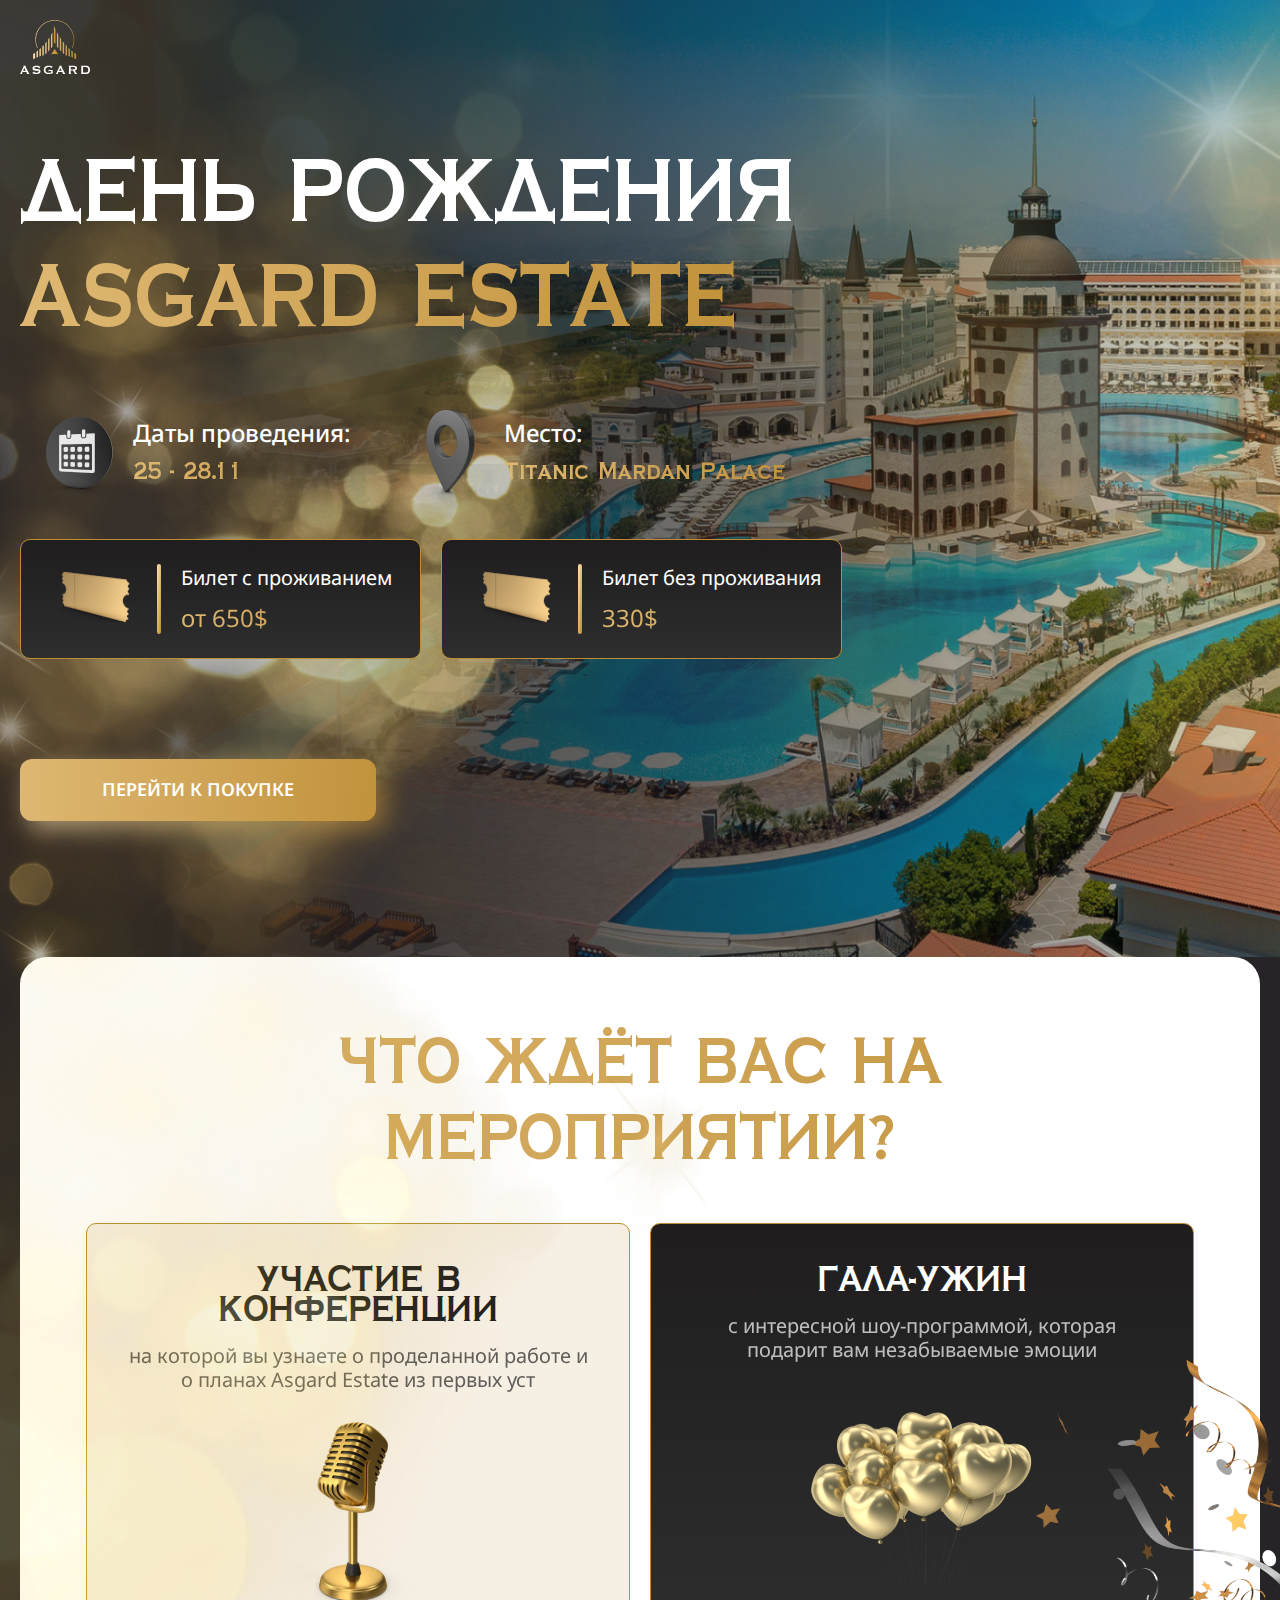
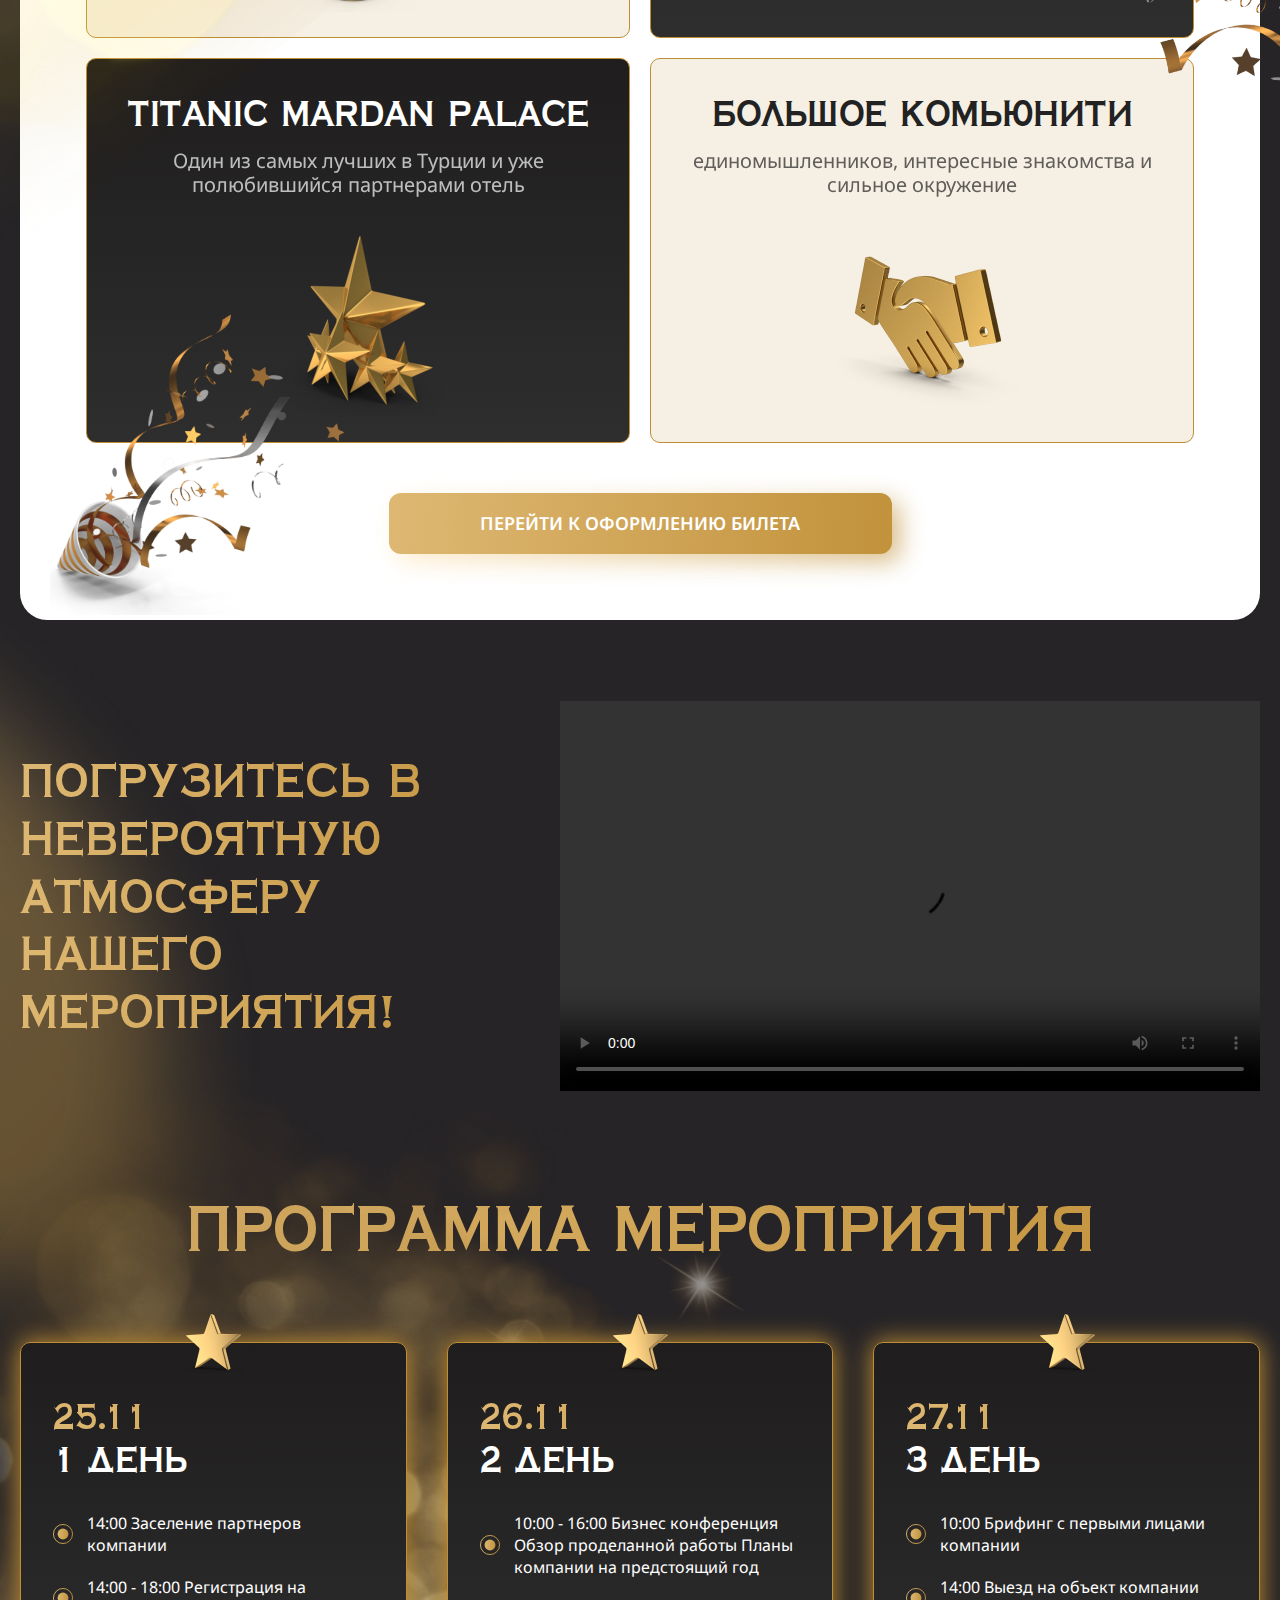
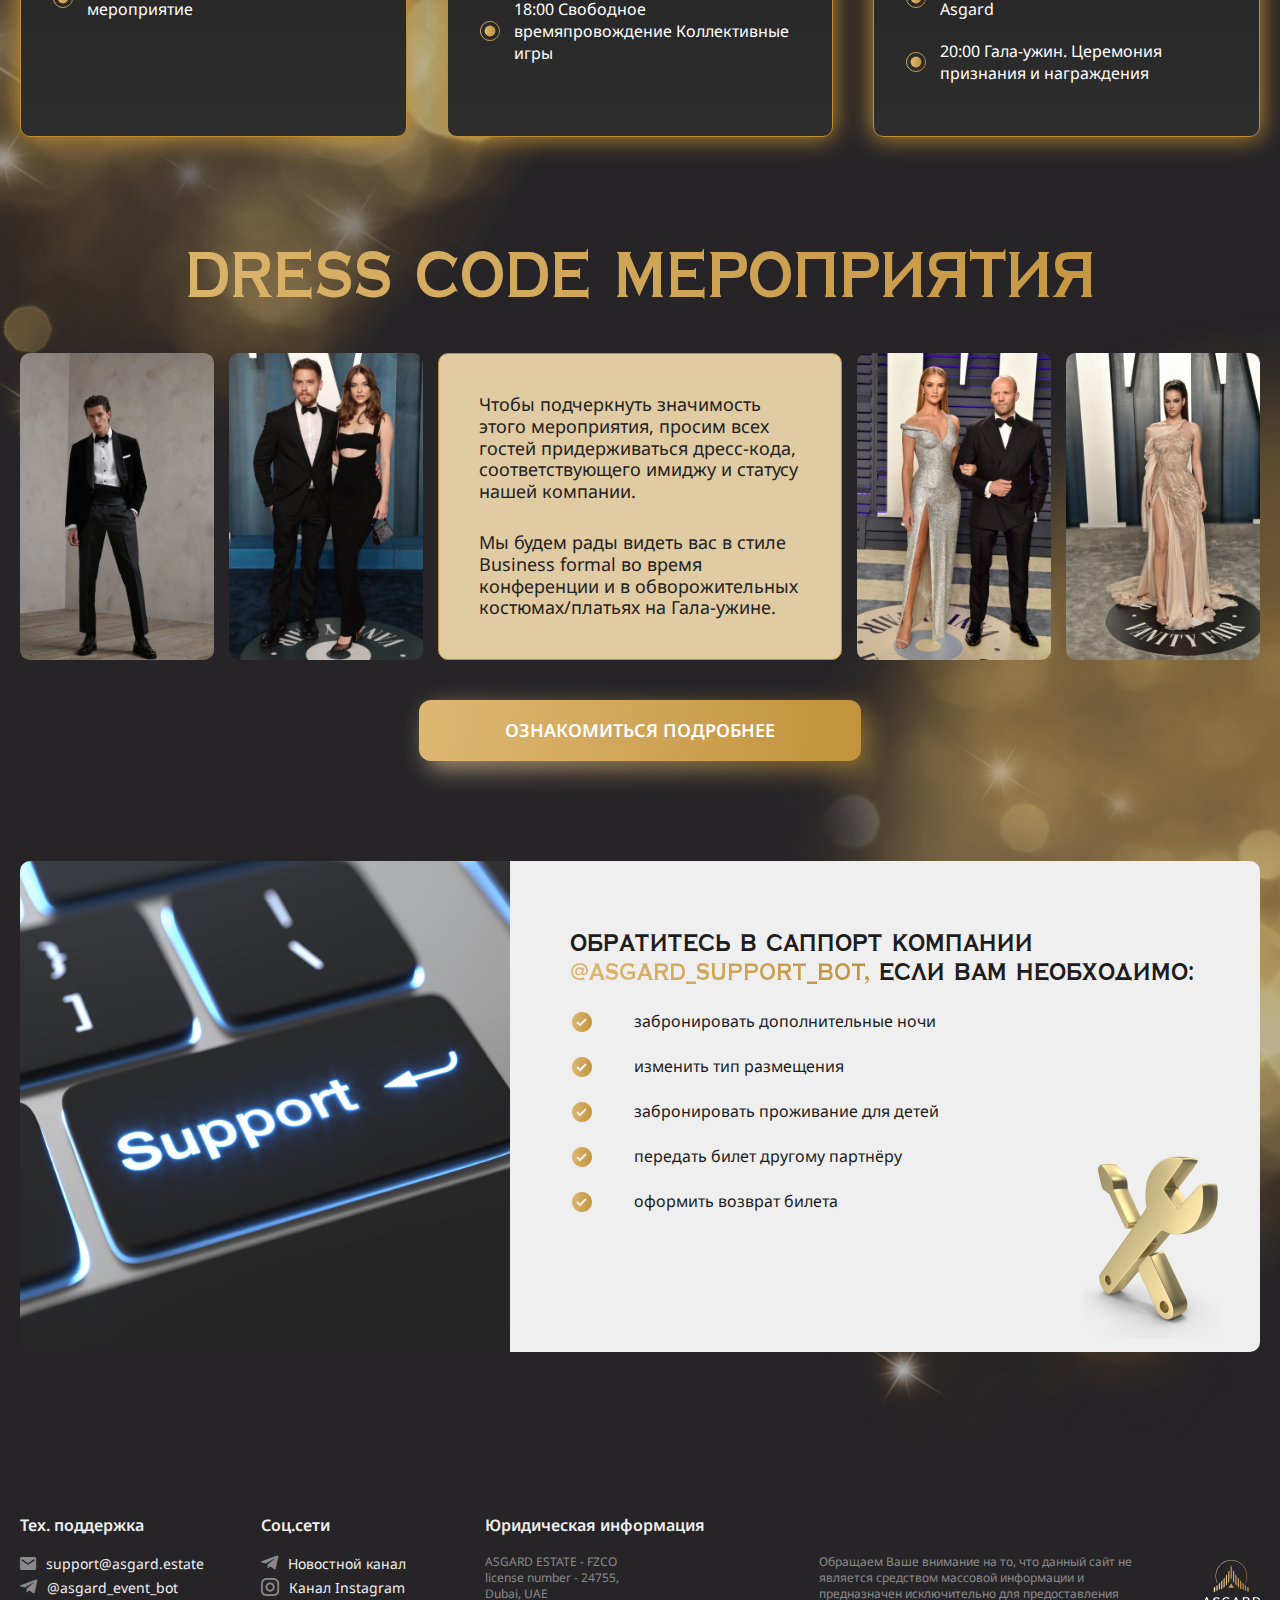
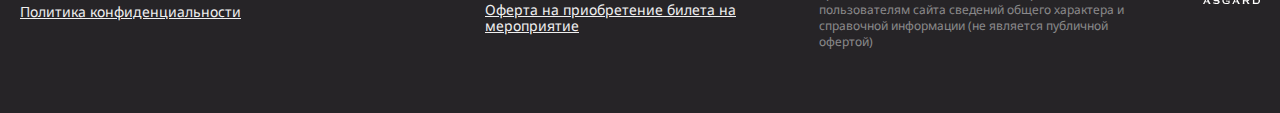
==== commit 240427b6: "v1.2" ====
--- a/index.html
+++ b/index.html
@@ -220,13 +220,6 @@
               <div class="support__list-item">забронировать проживание для детей</div>
               <div class="support__list-item">передать билет другому партнёру</div>
               <div class="support__list-item">оформить возврат билета</div>
-            </div>
-            <div class="support__desc">
-              <div class="support__desc-title">Важно!</div>
-              <div class="support__desc-text">
-                Возврат билета можно осуществить только до 15.09 с удержанием 20% от стоимости
-                билета.
-              </div>
             </div>
 
             <div class="support__dec-2"><img src="img/support/dec2.png" alt="" /></div>
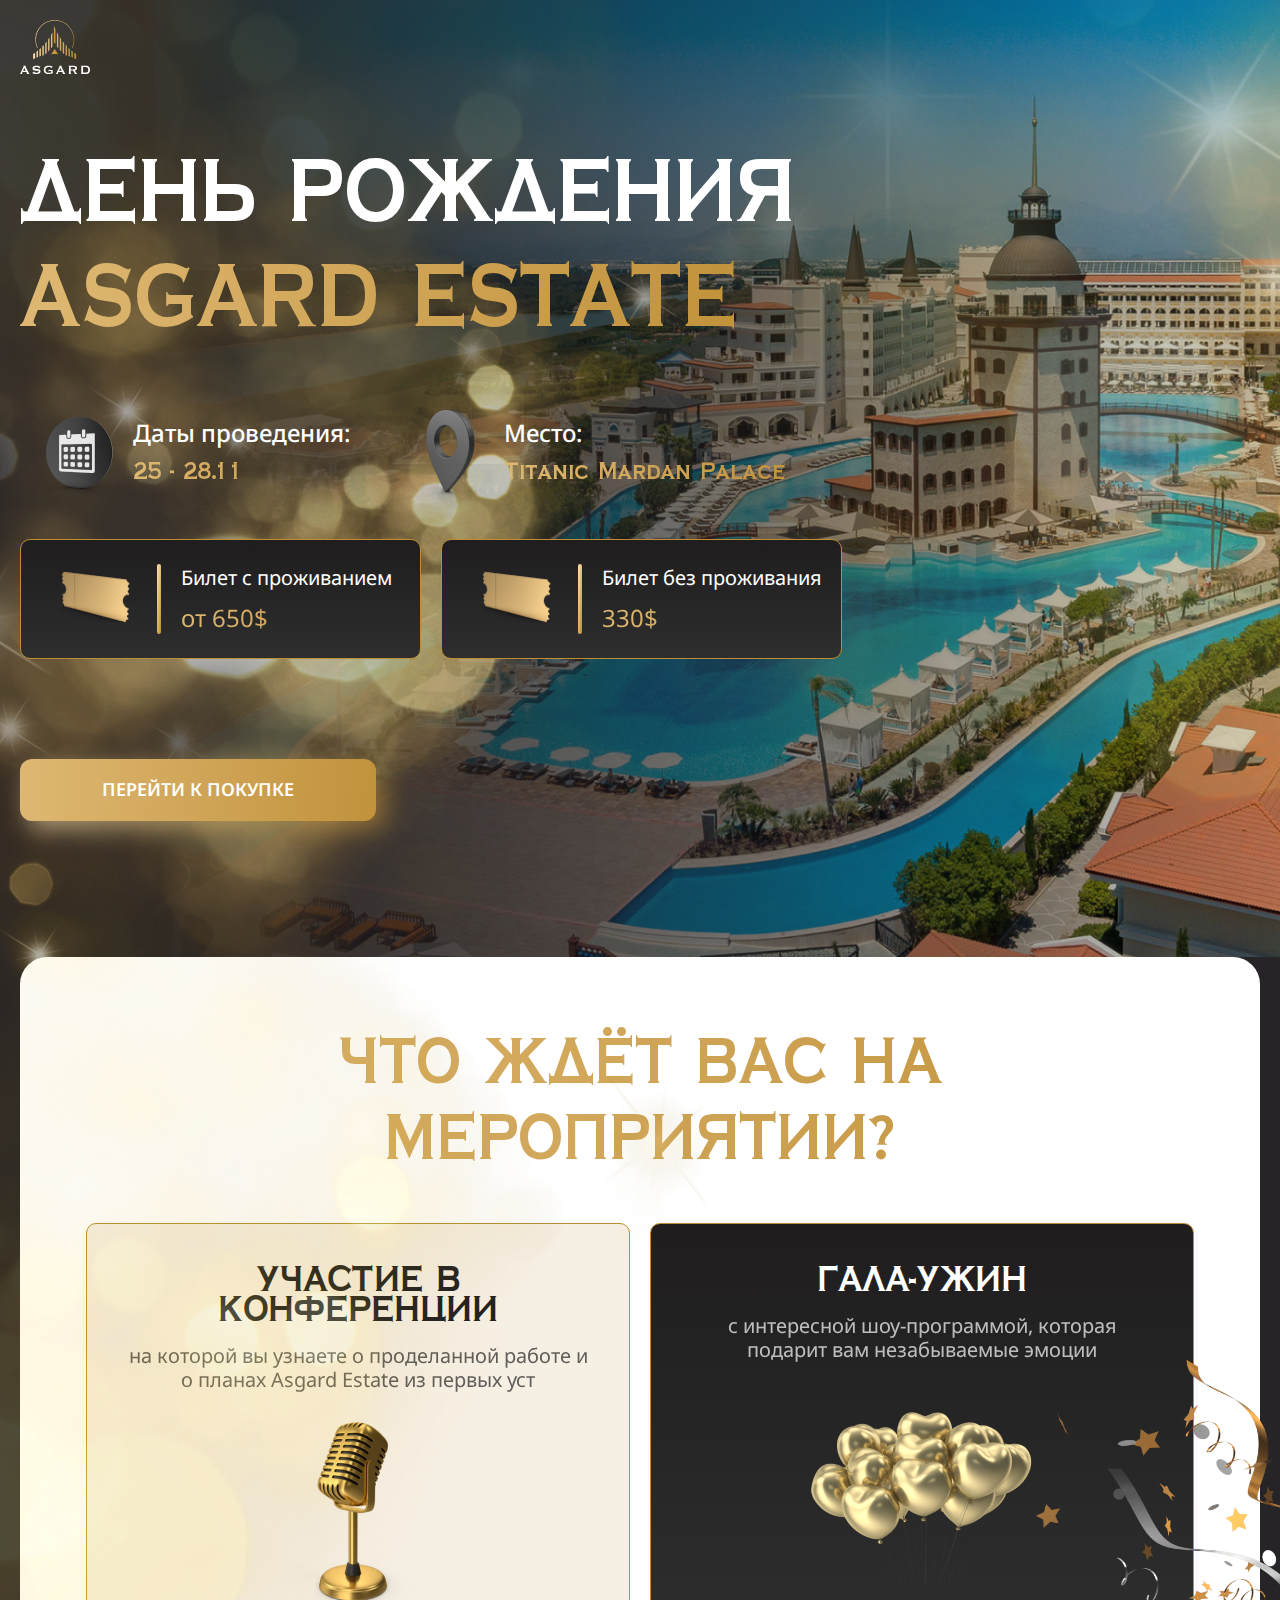
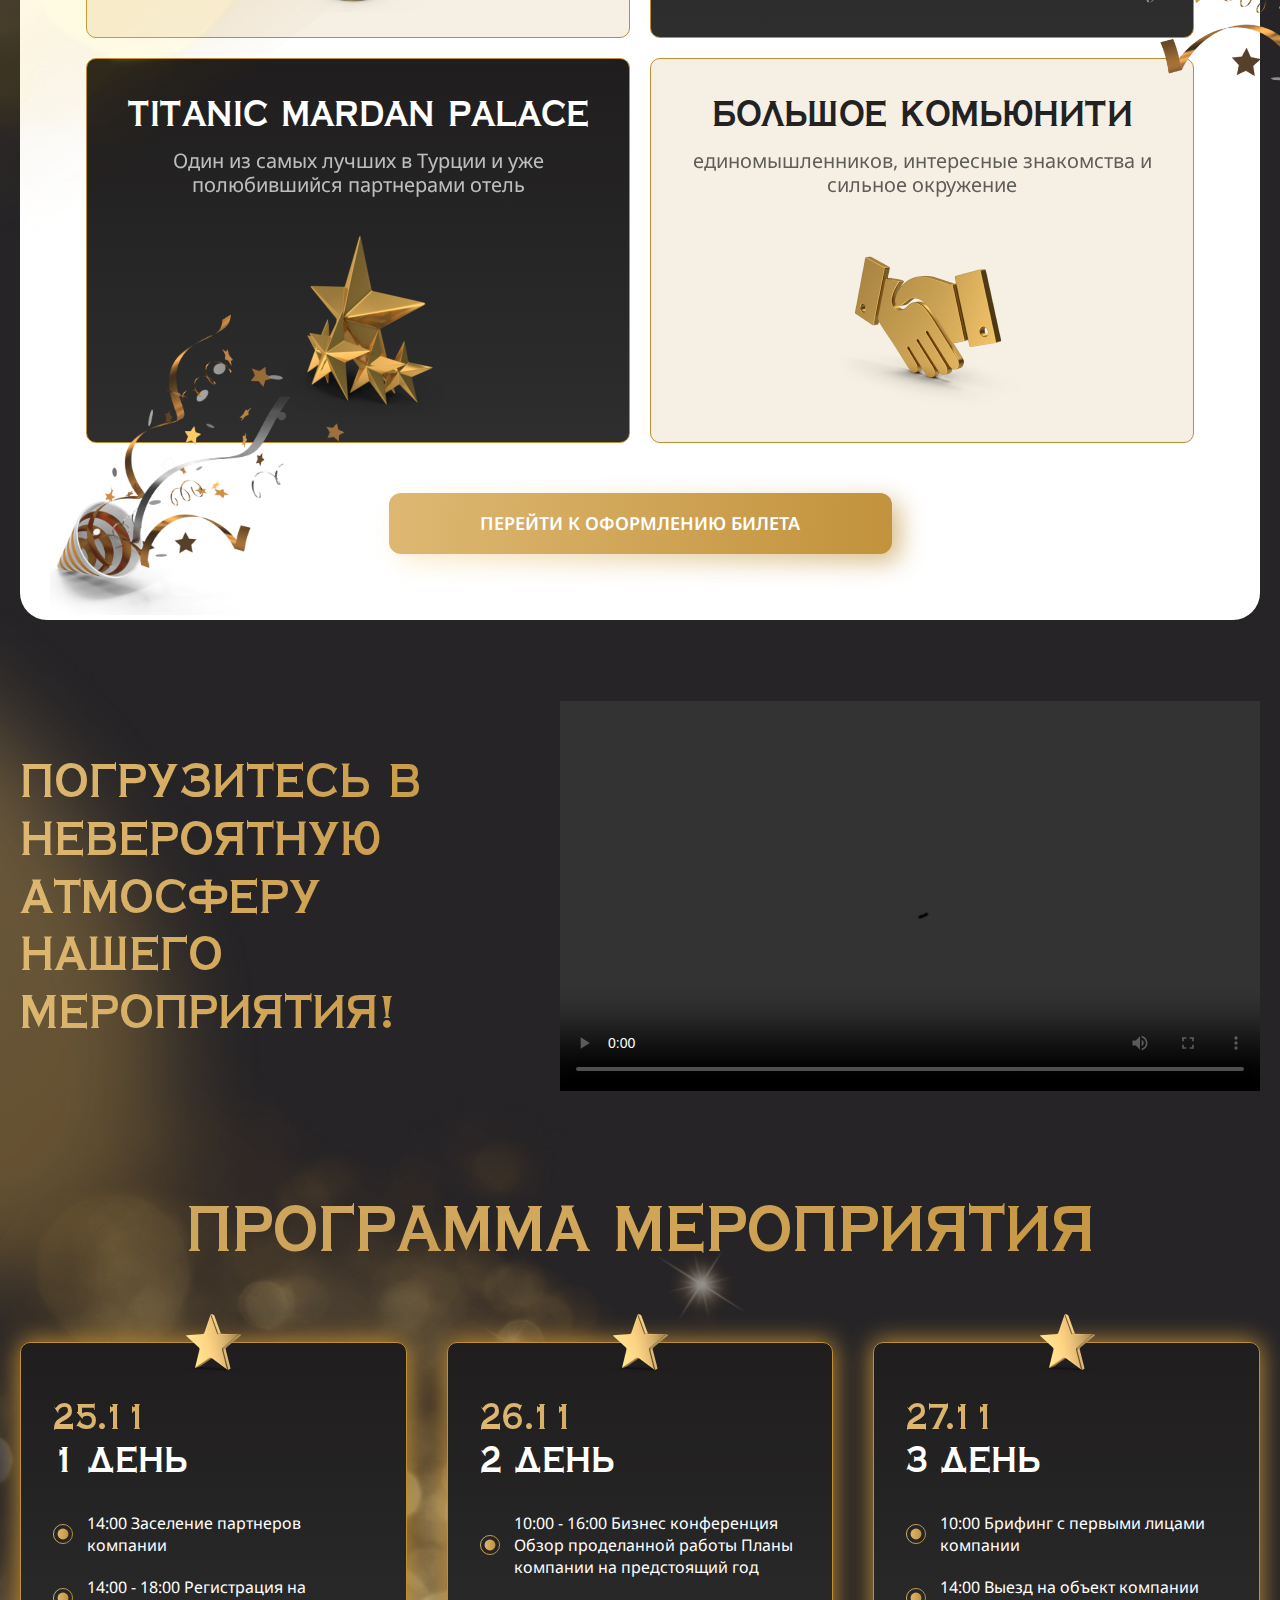
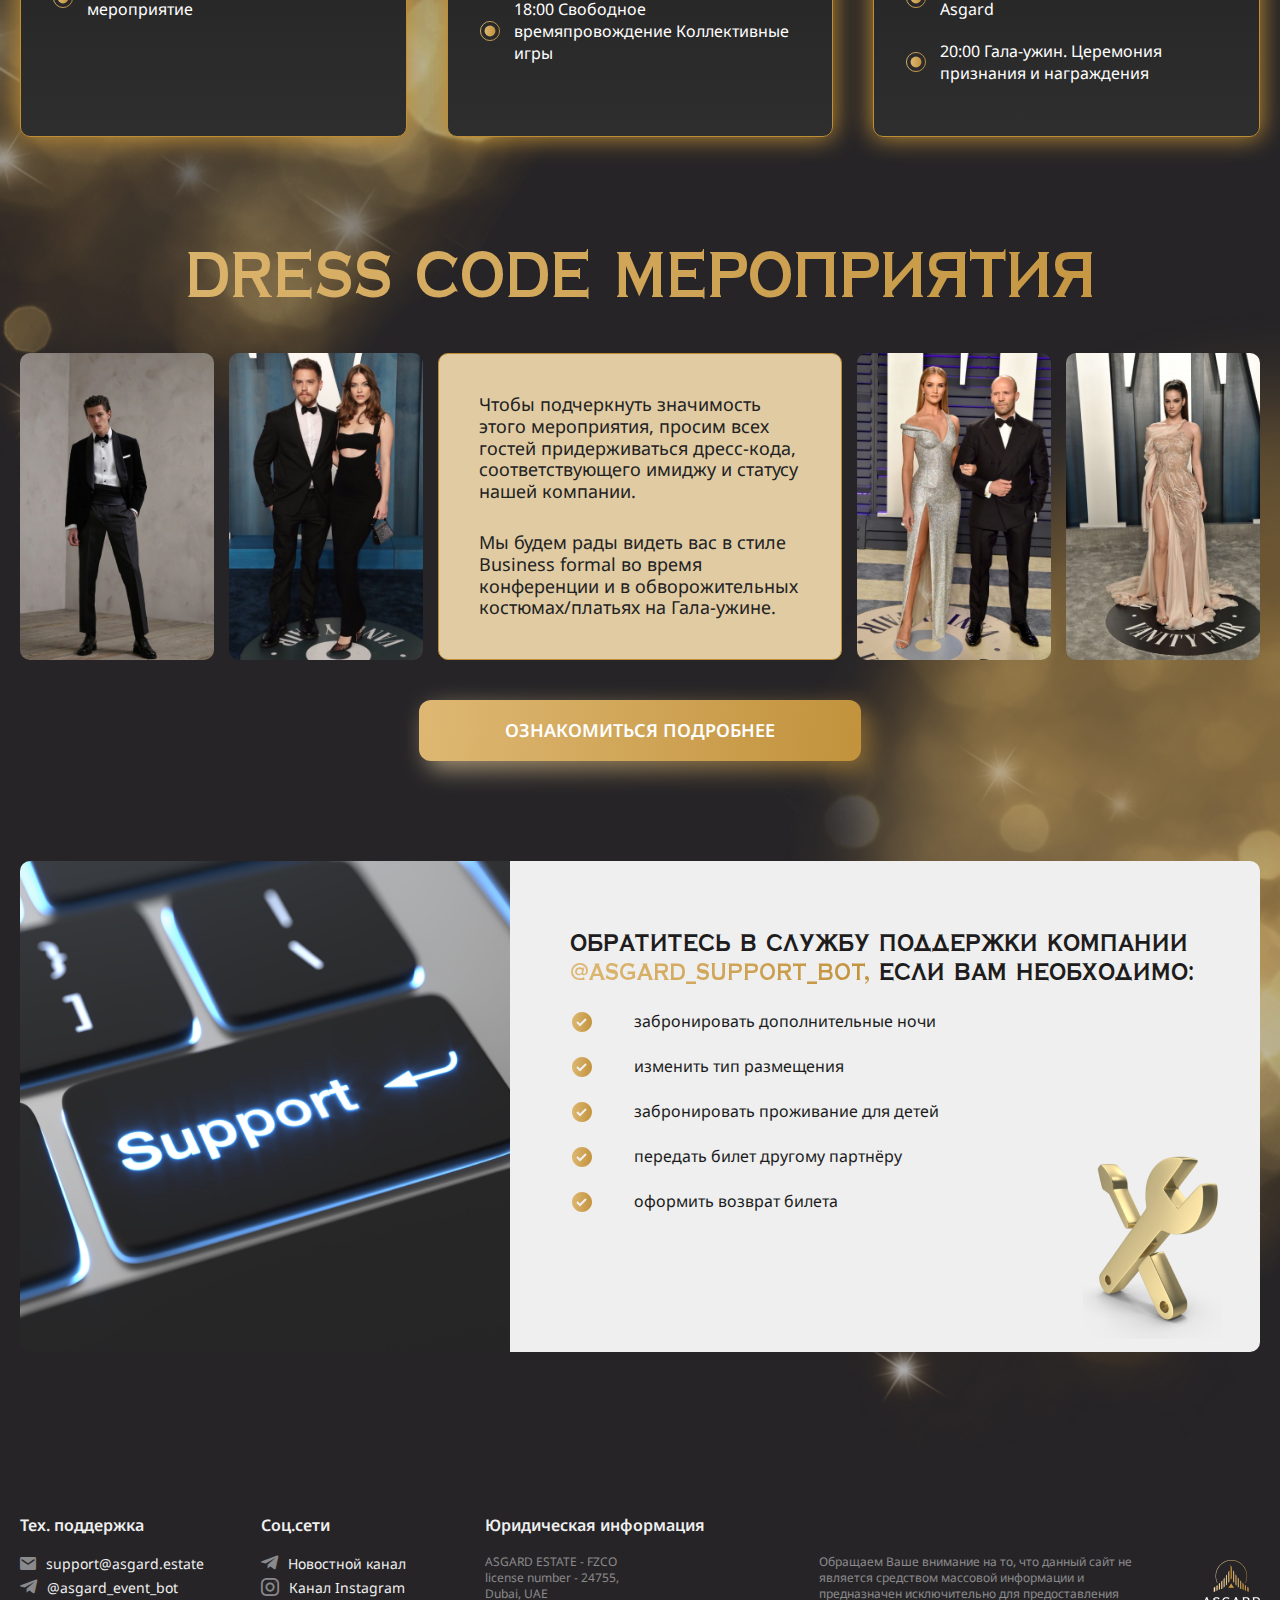
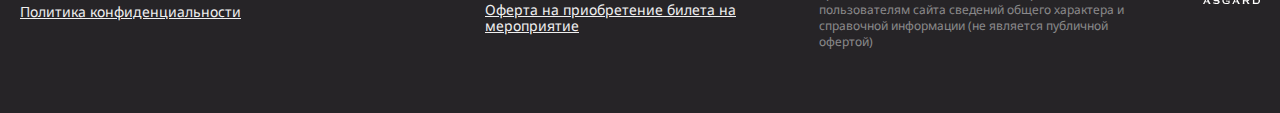
==== commit 21772de2: "edit" ====
--- a/index.html
+++ b/index.html
@@ -211,8 +211,12 @@
           <div class="support__img"><img src="img/support/img.png" alt="" /></div>
           <div class="support__content">
             <div class="support__title">
-              Обратитесь в саппорт компании <br />
-              <span class="--select"> @asgard_support_bot,</span> если вам необходимо:
+              Обратитесь в службу поддержки компании <br />
+              <span class="--select">
+                <a href="https://t.me/asgard_support_bot" target="_blank">@asgard_support_bot</a
+                >,</span
+              >
+              если вам необходимо:
             </div>
             <div class="support__list">
               <div class="support__list-item">забронировать дополнительные ночи</div>
